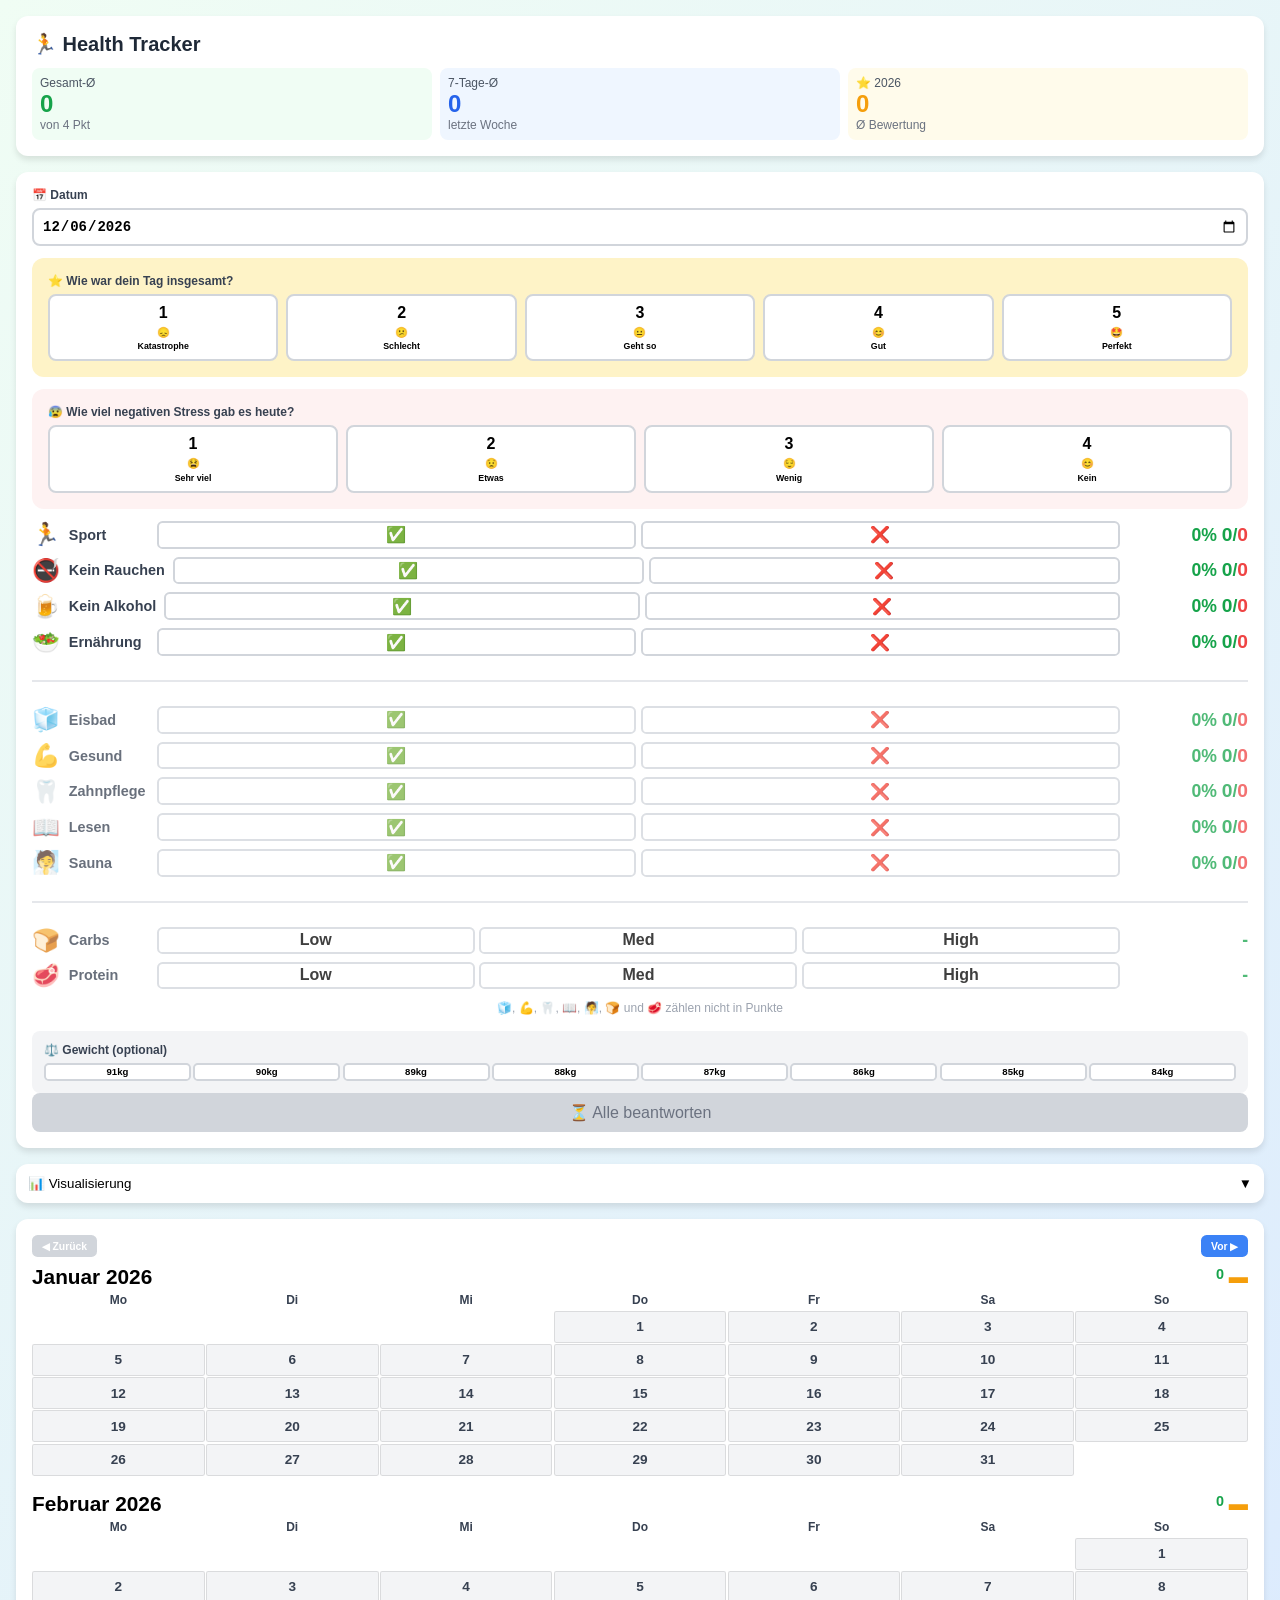
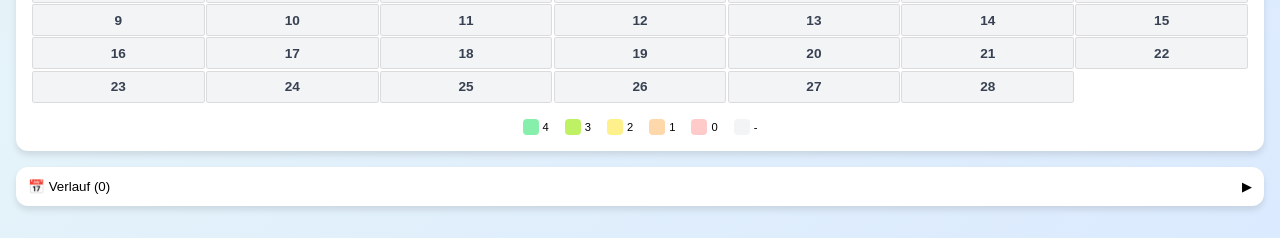
==== index.html @ 920d656e "Add event listeners for time popup buttons" ====
<!DOCTYPE html>
<html lang="de">
<head>
    <meta charset="UTF-8">
    <meta name="viewport" content="width=device-width, initial-scale=1.0">
    <meta name="apple-mobile-web-app-capable" content="yes">
    <title>Health Tracker</title>
    <style>
        * { margin: 0; padding: 0; box-sizing: border-box; }
        body { font-family: -apple-system, sans-serif; background: linear-gradient(135deg, #f0fdf4 0%, #dbeafe 100%); min-height: 100vh; padding: 1rem; }
        .card { background: white; border-radius: 0.75rem; box-shadow: 0 4px 6px rgba(0,0,0,0.1); padding: 1rem; margin-bottom: 1rem; }
        .header { display: flex; justify-content: space-between; align-items: center; margin-bottom: 0.75rem; }
        .title { font-size: 1.25rem; font-weight: bold; color: #1f2937; }
        .stats { display: grid; grid-template-columns: 1fr 1fr 1fr; gap: 0.5rem; }
        .stat-box { padding: 0.5rem; border-radius: 0.5rem; }
        .stat-box.green { background: #f0fdf4; }
        .stat-box.blue { background: #eff6ff; }
        .stat-box.orange { background: #fffbeb; }
        .stat-label { font-size: 0.75rem; color: #4b5563; }
        .stat-value { font-size: 1.5rem; font-weight: bold; }
        .stat-value.green { color: #16a34a; }
        .stat-value.blue { color: #2563eb; }
        .stat-value.orange { color: #f59e0b; }
        .stat-sub { font-size: 0.75rem; color: #6b7280; }
        .btn-green { background: #22c55e; color: white; width: 100%; padding: 0.625rem; font-size: 1rem; border: none; border-radius: 0.5rem; cursor: pointer; font-weight: 600; }
        .btn-gray { background: #d1d5db; color: #6b7280; width: 100%; padding: 0.625rem; font-size: 1rem; border: none; border-radius: 0.5rem; cursor: not-allowed; }
        .btn-toggle { background: white; width: 100%; padding: 0.75rem; border-radius: 0.75rem; box-shadow: 0 4px 6px rgba(0,0,0,0.1); display: flex; justify-content: space-between; cursor: pointer; border: none; margin-bottom: 1rem; }
        .label { display: block; font-size: 0.75rem; font-weight: 600; margin-bottom: 0.375rem; color: #374151; }
        .input-date { width: 100%; padding: 0.5rem; border: 2px solid #d1d5db; border-radius: 0.5rem; font-size: 0.875rem; font-weight: 600; }
        .questions { display: flex; flex-direction: column; gap: 0.5rem; }
        .question-row { display: flex; align-items: center; gap: 0.5rem; }
        .question-row.faded { opacity: 0.75; }
        .emoji { font-size: 1.4rem; width: 1.8rem; text-align: center; flex-shrink: 0; }
        .question-label { font-size: 0.9rem; color: #374151; font-weight: 600; min-width: 5rem; flex-shrink: 0; }
        .buttons { display: flex; flex: 1; gap: 0.3rem; }
        .q-btn { flex: 1; border: 2px solid #d1d5db; border-radius: 0.35rem; padding: 0.15rem 0.2rem; font-weight: 700; background: white; cursor: pointer; font-size: 1rem; }
        .q-btn.green { border-color: #22c55e; background: #f0fdf4; color: #15803d; }
        .q-btn.red { border-color: #ef4444; background: #fef2f2; color: #991b1b; }
        .q-btn.low { border-color: #10b981; background: #d1fae5; color: #065f46; }
        .q-btn.medium { border-color: #f59e0b; background: #fef3c7; color: #92400e; }
        .q-btn.high { border-color: #ef4444; background: #fef2f2; color: #991b1b; }
        .q-btn.prot-low { border-color: #ef4444; background: #fef2f2; color: #991b1b; }
        .q-btn.prot-med { border-color: #f59e0b; background: #fef3c7; color: #92400e; }
        .q-btn.prot-high { border-color: #22c55e; background: #f0fdf4; color: #15803d; }
        .stats-mini { font-size: 1.1rem; white-space: nowrap; min-width: 7.5rem; text-align: right; flex-shrink: 0; font-weight: 800; color: #16a34a; }
        .stats-count .good { color: #16a34a; font-weight: 900; font-size: 1.2rem; }
        .stats-count .bad { color: #ef4444; font-weight: 900; font-size: 1.2rem; }
        .sport-details { margin-left: 2.3rem; margin-top: 0.5rem; padding: 0.5rem; background: #f9fafb; border-radius: 0.5rem; }
        .sport-activity { display: flex; align-items: center; gap: 0.5rem; margin-bottom: 0.4rem; padding: 0.3rem; background: white; border-radius: 0.35rem; border: 2px solid #e5e7eb; }
        .sport-checkbox { width: 1.2rem; height: 1.2rem; cursor: pointer; }
        .sport-label { flex: 1; font-weight: 600; font-size: 0.85rem; }
        .sport-time-input { width: 4rem; text-align: center; font-size: 1.1rem; font-weight: 700; padding: 0.3rem; border: 2px solid #d1d5db; border-radius: 0.35rem; cursor: pointer; background: white; }
        .sport-time-input:disabled { background: #f3f4f6; color: #9ca3af; cursor: not-allowed; }
        .sport-time-unit { font-size: 0.75rem; color: #6b7280; font-weight: 600; }
        .rating-box { margin: 0.75rem 0; padding: 1rem; border-radius: 0.75rem; }
        .rating-grid { display: grid; grid-template-columns: repeat(5, 1fr); gap: 0.5rem; }
        .stress-grid { display: grid; grid-template-columns: repeat(4, 1fr); gap: 0.5rem; }
        .rating-cell { border: 2px solid #d1d5db; border-radius: 0.5rem; padding: 0.5rem 0.25rem; background: white; cursor: pointer; text-align: center; font-weight: 600; }
        .rating-cell:hover { border-color: #9ca3af; }
        .rating-num { font-size: 1rem; margin-bottom: 0.25rem; }
        .rating-emoji { font-size: 0.65rem; margin-bottom: 0.15rem; }
        .rating-text { font-size: 0.55rem; }
        .r1 { border-color: #ef4444; background: #fef2f2; color: #991b1b; }
        .r2 { border-color: #f59e0b; background: #fef3c7; color: #92400e; }
        .r3 { border-color: #eab308; background: #fef9c3; color: #854d0e; }
        .r4 { border-color: #84cc16; background: #f7fee7; color: #3f6212; }
        .r5 { border-color: #22c55e; background: #dcfce7; color: #166534; }
        .divider { border-top: 2px solid #e5e7eb; margin: 1rem 0; }
        .hint { text-align: center; margin-top: 0.25rem; font-size: 0.75rem; color: #9ca3af; }
        .weight-grid { display: grid; grid-template-columns: repeat(8, 1fr); gap: 0.15rem; margin-top: 0.3rem; }
        .weight-btn { border: 2px solid #d1d5db; border-radius: 0.3rem; padding: 0.1rem 0.05rem; font-weight: 600; background: white; cursor: pointer; font-size: 0.6rem; }
        .weight-btn.selected { border-color: #8b5cf6; background: #ede9fe; color: #5b21b6; }
        .viz-grid { display: grid; grid-template-columns: repeat(7, 1fr); gap: 0.08rem; margin-bottom: 0.5rem; }
        .viz-day { height: 2rem; border-radius: 0.15rem; display: flex; flex-direction: column; align-items: center; justify-content: center; font-weight: 700; cursor: pointer; border: 1px solid rgba(0,0,0,0.1); }
        .viz-day-number { font-size: 0.85rem; }
        .viz-day-emoji { font-size: 1rem; }
        .viz-weekdays { display: grid; grid-template-columns: repeat(7, 1fr); gap: 0.08rem; margin-bottom: 0.2rem; }
        .viz-weekday { text-align: center; font-size: 0.75rem; font-weight: 800; color: #374151; }
        .viz-month-nav { display: flex; justify-content: space-between; margin-bottom: 0.5rem; }
        .viz-month-title { display: flex; justify-content: space-between; align-items: center; margin-bottom: 0.3rem; }
        .viz-month-title-main { font-size: 1.3rem; font-weight: 800; }
        .viz-month-stats { font-size: 0.9rem; font-weight: 700; display: flex; gap: 0.3rem; }
        .viz-month-container { margin-bottom: 1rem; }
        .viz-nav-btn { background: #3b82f6; color: white; border: none; border-radius: 0.35rem; padding: 0.3rem 0.6rem; font-weight: 600; cursor: pointer; font-size: 0.65rem; }
        .viz-nav-btn:disabled { background: #d1d5db; cursor: not-allowed; }
        .viz-legend { display: flex; justify-content: center; gap: 1rem; font-size: 0.7rem; }
        .viz-legend-item { display: flex; align-items: center; gap: 0.25rem; }
        .viz-legend-box { width: 1rem; height: 1rem; border-radius: 0.25rem; }
        .modal-overlay { position: fixed; top: 0; left: 0; right: 0; bottom: 0; background: rgba(0,0,0,0.5); display: flex; align-items: center; justify-content: center; z-index: 1000; }
        .modal-content { background: white; border-radius: 1rem; padding: 1.5rem; max-width: 90%; max-height: 80vh; overflow-y: auto; }
        .modal-header { display: flex; justify-content: space-between; margin-bottom: 1rem; padding-bottom: 0.75rem; border-bottom: 2px solid #e5e7eb; }
        .modal-title { font-size: 1.1rem; font-weight: bold; }
        .modal-close { background: #ef4444; color: white; border: none; border-radius: 0.5rem; padding: 0.4rem 0.8rem; font-weight: 600; cursor: pointer; }
        .modal-section { margin-bottom: 1rem; }
        .modal-section-title { font-size: 0.85rem; font-weight: 700; margin-bottom: 0.5rem; }
        .modal-items { display: flex; flex-wrap: wrap; gap: 0.5rem; }
        .modal-item { font-size: 0.8rem; }
        .time-popup-overlay { position: fixed; top: 0; left: 0; right: 0; bottom: 0; background: rgba(0,0,0,0.7); display: flex; align-items: center; justify-content: center; z-index: 2000; }
        .time-popup { background: white; border-radius: 1.5rem; padding: 1.5rem; width: 90%; max-width: 400px; box-shadow: 0 10px 25px rgba(0,0,0,0.3); }
        .time-popup-header { text-align: center; margin-bottom: 1.5rem; }
        .time-popup-title { font-size: 1.2rem; font-weight: bold; color: #1f2937; margin-bottom: 0.5rem; }
        .time-popup-display { font-size: 4rem; font-weight: 900; color: #16a34a; text-align: center; margin-bottom: 1rem; }
        .time-popup-grid { display: grid; grid-template-columns: repeat(3, 1fr); gap: 0.5rem; margin-bottom: 1rem; }
        .time-popup-btn { background: #f3f4f6; border: 2px solid #d1d5db; border-radius: 0.75rem; padding: 1rem; font-size: 1.8rem; font-weight: 700; cursor: pointer; transition: all 0.2s; }
        .time-popup-btn:active { transform: scale(0.95); background: #e5e7eb; }
        .time-popup-actions { display: grid; grid-template-columns: 1fr 1fr; gap: 0.5rem; }
        .time-popup-clear { background: #ef4444; color: white; border: none; border-radius: 0.5rem; padding: 0.75rem; font-size: 1rem; font-weight: 600; cursor: pointer; }
        .time-popup-save { background: #22c55e; color: white; border: none; border-radius: 0.5rem; padding: 0.75rem; font-size: 1rem; font-weight: 600; cursor: pointer; }
    </style>
</head>
<body>
    <div id="app"></div>
    <script>
        let appState = {
            entries: (() => {
                try {
                    return JSON.parse(localStorage.getItem('healthEntries') || '[]');
                } catch (e) {
                    console.error('Fehler beim Laden der Daten:', e);
                    return [];
                }
            })(),
            selectedDate: new Date().toISOString().split('T')[0],
            formData: { 
                dayRating: null, 
                stress: null, 
                sport: null, 
                sportActivities: {}, // Format: {type: minutes}
                smoking: null, 
                alcohol: null, 
                food: null, 
                iceBath: null, 
                healthy: null, 
                floss: null, 
                reading: null, 
                carbs: null, 
                protein: null, 
                sauna: null, 
                weight: null 
            },
            showHistory: false, 
            showViz: true, 
            vizMonth: 0, 
            vizYear: 2026, 
            modalEntry: null,
            timePopup: null
        };

        const SPORT_TYPES = ['Rudern', 'Laufen', 'Kraftsport', 'Dehnen', 'Wandern', 'Schwimmen'];

        function setRating(v) { appState.formData.dayRating = v; renderApp(); }
        function setStress(v) { appState.formData.stress = v; renderApp(); }
        function setSport(v) { 
            appState.formData.sport = v; 
            if (!v) appState.formData.sportActivities = {}; 
            renderApp(); 
        }
        function setFormField(f, v) { appState.formData[f] = v; renderApp(); }
        function setDate(d) { appState.selectedDate = d; loadEntryForDate(); renderApp(); }

        function toggleSportType(type) {
            if (appState.formData.sportActivities[type] !== undefined) {
                delete appState.formData.sportActivities[type];
            } else {
                appState.formData.sportActivities[type] = 0;
            }
            renderApp();
        }

        function openTimePopup(type) {
            appState.timePopup = {
                type: type,
                value: (appState.formData.sportActivities[type] || 0).toString()
            };
            renderApp();
        }

        function closeTimePopup() {
            appState.timePopup = null;
            renderApp();
        }

        function addDigitToTime(digit) {
            if (!appState.timePopup) return;
            let newValue = appState.timePopup.value + digit;
            if (parseInt(newValue) <= 999) {
                appState.timePopup.value = parseInt(newValue).toString();
                renderApp();
            }
        }

        function clearTime() {
            if (!appState.timePopup) return;
            appState.timePopup.value = '0';
            renderApp();
        }

        function saveTime() {
            if (!appState.timePopup) return;
            const type = appState.timePopup.type;
            const value = parseInt(appState.timePopup.value) || 0;
            if (value > 0) {
                appState.formData.sportActivities[type] = value;
            } else {
                delete appState.formData.sportActivities[type];
            }
            closeTimePopup();
        }

        function loadEntryForDate() {
            const e = appState.entries.find(e => e.date === appState.selectedDate);
            if (e) {
                let sportActs = {};
                
                // Neue Format (sportActivities als Object)
                if (e.sportActivities && typeof e.sportActivities === 'object' && !Array.isArray(e.sportActivities)) {
                    sportActs = {...e.sportActivities};
                }
                // Alte Formate konvertieren
                else if (e.sportActivities && Array.isArray(e.sportActivities)) {
                    e.sportActivities.forEach(act => {
                        if (act.type && act.duration) {
                            const minutes = parseDuration(act.duration);
                            if (minutes > 0) sportActs[act.type] = minutes;
                        }
                    });
                }
                else if (e.sportTypes && Array.isArray(e.sportTypes)) {
                    const minutes = parseDuration(e.sportDuration || '30min');
                    e.sportTypes.forEach(type => {
                        sportActs[type] = minutes;
                    });
                }
                
                appState.formData = { 
                    dayRating: e.dayRating||null, 
                    stress: e.stress||null, 
                    sport: e.sport, 
                    sportActivities: sportActs, 
                    smoking: !e.noSmoking, 
                    alcohol: !e.noAlcohol, 
                    food: e.healthyFood, 
                    iceBath: e.iceBath, 
                    healthy: e.healthy, 
                    floss: e.floss||null, 
                    reading: e.reading||null, 
                    carbs: e.carbs||null, 
                    protein: e.protein||null, 
                    sauna: e.sauna||null, 
                    weight: e.weight||null 
                };
            } else {
                appState.formData = { 
                    dayRating: null, 
                    stress: null, 
                    sport: null, 
                    sportActivities: {}, 
                    smoking: null, 
                    alcohol: null, 
                    food: null, 
                    iceBath: null, 
                    healthy: null, 
                    floss: null, 
                    reading: null, 
                    carbs: null, 
                    protein: null, 
                    sauna: null, 
                    weight: null 
                };
            }
        }

        function parseDuration(dur) {
            if (!dur) return 30;
            const match = dur.match(/(\d+)/);
            if (!match) return 30;
            const num = parseInt(match[1]);
            if (dur.includes('h')) return num * 60;
            return num;
        }

        function isFormComplete() {
            const sportValid = appState.formData.sport === false || 
                              (appState.formData.sport === true && 
                               Object.keys(appState.formData.sportActivities).length > 0 &&
                               Object.values(appState.formData.sportActivities).every(m => m > 0));
            
            return appState.formData.dayRating !== null && 
                   appState.formData.stress !== null && 
                   sportValid && 
                   appState.formData.smoking !== null && 
                   appState.formData.alcohol !== null && 
                   appState.formData.food !== null && 
                   appState.formData.iceBath !== null && 
                   appState.formData.healthy !== null && 
                   appState.formData.floss !== null && 
                   appState.formData.reading !== null && 
                   appState.formData.carbs !== null && 
                   appState.formData.protein !== null && 
                   appState.formData.sauna !== null;
        }

        function handleSubmit() {
            if (!isFormComplete()) return;
            const dt = appState.selectedDate;
            const pts = (appState.formData.sport?1:0) + (!appState.formData.smoking?1:0) + (!appState.formData.alcohol?1:0) + (appState.formData.food?1:0);
            const entry = {
                date: dt, 
                dayRating: appState.formData.dayRating, 
                stress: appState.formData.stress, 
                sport: appState.formData.sport,
                sportActivities: appState.formData.sport ? {...appState.formData.sportActivities} : {},
                noSmoking: !appState.formData.smoking, 
                noAlcohol: !appState.formData.alcohol, 
                healthyFood: appState.formData.food,
                iceBath: appState.formData.iceBath, 
                healthy: appState.formData.healthy, 
                floss: appState.formData.floss, 
                reading: appState.formData.reading,
                carbs: appState.formData.carbs, 
                protein: appState.formData.protein, 
                sauna: appState.formData.sauna, 
                weight: appState.formData.weight,
                points: pts, 
                timestamp: new Date().toISOString()
            };
            appState.entries = appState.entries.filter(e => e.date !== dt);
            appState.entries.push(entry);
            appState.entries.sort((a,b) => new Date(b.date) - new Date(a.date));
            try {
                localStorage.setItem('healthEntries', JSON.stringify(appState.entries));
            } catch (e) {
                console.error('Fehler beim Speichern:', e);
                alert('Fehler beim Speichern der Daten. Bitte Browser-Einstellungen prüfen.');
            }
            appState.selectedDate = new Date().toISOString().split('T')[0];
            appState.formData = { 
                dayRating: null, 
                stress: null, 
                sport: null, 
                sportActivities: {}, 
                smoking: null, 
                alcohol: null, 
                food: null, 
                iceBath: null, 
                healthy: null, 
                floss: null, 
                reading: null, 
                carbs: null, 
                protein: null, 
                sauna: null, 
                weight: null 
            };
            renderApp();
        }

        function exportData() {
            const csv = ['Datum,Tagesbewertung,Stress,Sport,Sportaktivitäten,Nicht geraucht,Kein Alkohol,Gesund gegessen,Eisbad,Gesund,Zahnpflege,Gelesen,Sauna,Carbs,Protein,Gewicht,Punkte,Zeitstempel',
                ...appState.entries.map(e => {
                    let sp = '';
                    if (e.sportActivities) {
                        if (typeof e.sportActivities === 'object' && !Array.isArray(e.sportActivities)) {
                            // Neues Format
                            sp = Object.entries(e.sportActivities).map(([type, min]) => `${type}: ${min}min`).join('; ');
                        } else if (Array.isArray(e.sportActivities)) {
                            // Altes Array-Format
                            sp = e.sportActivities.map(a => `${a.type}: ${a.duration}`).join('; ');
                        }
                    } else if (e.sportTypes && Array.isArray(e.sportTypes)) {
                        // Ganz altes Format
                        sp = `${e.sportTypes.join(', ')} (${e.sportDuration || 'Gesamt'})`;
                    }
                    return `${e.date},${e.dayRating||''},${e.stress||''},${e.sport?'Ja':'Nein'},"${sp}",${e.noSmoking?'Ja':'Nein'},${e.noAlcohol?'Ja':'Nein'},${e.healthyFood?'Ja':'Nein'},${e.iceBath?'Ja':'Nein'},${e.healthy?'Ja':'Nein'},${e.floss?'Ja':'Nein'},${e.reading?'Ja':'Nein'},${e.sauna?'Ja':'Nein'},${e.carbs||''},${e.protein||''},${e.weight||''},${e.points},${e.timestamp||''}`;
                })
            ].join('\n');
            const a = document.createElement('a');
            a.href = URL.createObjectURL(new Blob([csv], {type: 'text/csv'}));
            a.download = `health_${new Date().toISOString().split('T')[0]}.csv`;
            a.click();
        }

        function toggleHistory() { appState.showHistory = !appState.showHistory; renderApp(); }
        function toggleViz() { appState.showViz = !appState.showViz; renderApp(); }
        function changeVizMonth(d) { appState.vizMonth += d; if (appState.vizMonth < 0) { appState.vizMonth = 11; appState.vizYear--; } else if (appState.vizMonth > 11) { appState.vizMonth = 0; appState.vizYear++; } renderApp(); }
        function showDayModal(d) { const e = appState.entries.find(e => e.date === d); if (!e) return; appState.modalEntry = e; renderApp(); }
        function closeModal() { appState.modalEntry = null; const m = document.querySelector('.modal-overlay'); if (m) m.remove(); renderApp(); }
        function editEntry(d) { appState.selectedDate = d; loadEntryForDate(); window.scrollTo({top:0,behavior:'smooth'}); renderApp(); }

        function formatSportActivities(sportActs) {
            if (!sportActs) return '';
            if (typeof sportActs === 'object' && !Array.isArray(sportActs)) {
                return Object.entries(sportActs).map(([type, min]) => `${type} ${min}min`).join(', ');
            }
            if (Array.isArray(sportActs)) {
                return sportActs.map(a => `${a.type} ${a.duration}`).join(', ');
            }
            return '';
        }

        function renderApp() {
            try {
                appState.entries = JSON.parse(localStorage.getItem('healthEntries') || '[]');
            } catch (e) {
                console.error('Fehler beim Laden:', e);
                appState.entries = [];
            }
            const yr = new Date().getFullYear();
            const ye = appState.entries.filter(e => new Date(e.date).getFullYear() === yr);
            const stats = {
                total: appState.entries.length > 0 ? (appState.entries.reduce((s,e) => s + e.points, 0) / appState.entries.length).toFixed(1) : 0,
                week: (() => { const l = appState.entries.slice(0,7); return l.length > 0 ? (l.reduce((s,e) => s + e.points, 0) / l.length).toFixed(1) : 0; })(),
                yearRating: (() => { const y = ye.filter(e => e.dayRating); return y.length > 0 ? (y.reduce((s,e) => s + e.dayRating, 0) / y.length).toFixed(1) : 0; })()
            };

            const getYS = (f) => { const y = ye.filter(e => e[f] === true).length; const n = ye.filter(e => e[f] === false).length; return {yes: y, no: n, percent: ye.length > 0 ? ((y/ye.length)*100).toFixed(0) : 0}; };
            const ys = {sport: getYS('sport'), noSmoking: getYS('noSmoking'), noAlcohol: getYS('noAlcohol'), healthyFood: getYS('healthyFood'), iceBath: getYS('iceBath'), healthy: getYS('healthy'), floss: getYS('floss'), reading: getYS('reading'), sauna: getYS('sauna')};

            const getMonthDays = (o) => {
                let m = appState.vizMonth + o, y = appState.vizYear;
                if (m < 0) { m = 11; y--; } else if (m > 11) { m = 0; y++; }
                const days = [];
                const offset = new Date(y, m, 1).getDay() === 0 ? 6 : new Date(y, m, 1).getDay() - 1;
                for (let i = 0; i < offset; i++) days.push({empty:true});
                for (let d = 1; d <= new Date(y, m + 1, 0).getDate(); d++) {
                    const ds = `${y}-${String(m+1).padStart(2,'0')}-${String(d).padStart(2,'0')}`;
                    const e = appState.entries.find(e => e.date === ds);
                    days.push({date: ds, day: d, entry: e, points: e?.points, rating: e?.dayRating});
                }
                return {days, month: m, year: y};
            };

            const mn = ['Januar','Februar','März','April','Mai','Juni','Juli','August','September','Oktober','November','Dezember'];
            const getRE = (r) => ['','😞','😕','😐','😊','🤩'][r]||'';
            const getSE = (s) => ['','😫','😟','😌','😊'][s]||'';
            const getDC = (p) => p === null ? '#f3f4f6' : ['#fecaca','#fed7aa','#fef08a','#bef264','#86efac'][p]||'#f3f4f6';
            const getMS = (md) => { const e = md.days.filter(d=>d.entry).map(d=>d.entry); if (!e.length) return {avg:0,trend:'neutral'}; const avg = (e.reduce((s,e)=>s+e.points,0)/e.length).toFixed(1); const mid = Math.floor(e.length/2); if (!mid) return {avg,trend:'neutral'}; const a1 = e.slice(0,mid).reduce((s,e)=>s+e.points,0)/mid; const a2 = e.slice(mid).reduce((s,e)=>s+e.points,0)/(e.length-mid); const d = a2-a1; return {avg, trend: d>0.3?'up':d<-0.3?'down':'neutral'}; };
            const getTI = (t) => t==='up'?'▲':t==='down'?'▼':'▬';
            const getTC = (t) => t==='up'?'#22c55e':t==='down'?'#ef4444':'#f59e0b';

            document.getElementById('app').innerHTML = `
                <div class="card">
                    <div class="header"><div class="title">🏃 Health Tracker</div></div>
                    <div class="stats">
                        <div class="stat-box green"><div class="stat-label">Gesamt-Ø</div><div class="stat-value green">${stats.total}</div><div class="stat-sub">von 4 Pkt</div></div>
                        <div class="stat-box blue"><div class="stat-label">7-Tage-Ø</div><div class="stat-value blue">${stats.week}</div><div class="stat-sub">letzte Woche</div></div>
                        <div class="stat-box orange"><div class="stat-label">⭐ 2026</div><div class="stat-value orange">${stats.yearRating}</div><div class="stat-sub">Ø Bewertung</div></div>
                    </div>
                </div>

                <div class="card">
                    <label class="label">📅 Datum</label>
                    <input type="date" class="input-date" value="${appState.selectedDate}" onchange="setDate(this.value)" max="${new Date().toISOString().split('T')[0]}">
                    
                    <div class="rating-box" style="background:#fef3c7">
                        <label class="label">⭐ Wie war dein Tag insgesamt?</label>
                        <div class="rating-grid">${[1,2,3,4,5].map(r => `<div onclick="setRating(${r})" class="rating-cell ${appState.formData.dayRating===r?'r'+r:''}"><div class="rating-num">${r}</div><div class="rating-emoji">${getRE(r)}</div><div class="rating-text">${['','Katastrophe','Schlecht','Geht so','Gut','Perfekt'][r]}</div></div>`).join('')}</div>
                    </div>

                    <div class="rating-box" style="background:#fef2f2">
                        <label class="label">😰 Wie viel negativen Stress gab es heute?</label>
                        <div class="stress-grid">${[1,2,3,4].map(s => `<div onclick="setStress(${s})" class="rating-cell ${appState.formData.stress===s?'r'+[1,2,4,5][s-1]:''}"><div class="rating-num">${s}</div><div class="rating-emoji">${getSE(s)}</div><div class="rating-text">${['','Sehr viel','Etwas','Wenig','Kein'][s]}</div></div>`).join('')}</div>
                    </div>

                    <div class="questions">
                        <div class="question-row"><div class="emoji">🏃</div><div class="question-label">Sport</div><div class="buttons"><button onclick="setSport(true)" class="q-btn ${appState.formData.sport===true?'green':''}">✅</button><button onclick="setSport(false)" class="q-btn ${appState.formData.sport===false?'red':''}">❌</button></div><div class="stats-mini">${ys.sport.percent}% <span class="stats-count"><span class="good">${ys.sport.yes}</span>/<span class="bad">${ys.sport.no}</span></span></div></div>
                        ${appState.formData.sport === true ? `<div class="sport-details">${SPORT_TYPES.map(type => {
                            const isChecked = appState.formData.sportActivities[type] !== undefined;
                            const minutes = appState.formData.sportActivities[type] || 0;
                            return `<div class="sport-activity">
                                <input type="checkbox" class="sport-checkbox" ${isChecked?'checked':''} onchange="toggleSportType('${type}')">
                                <span class="sport-label">${type}</span>
                                <input type="text" class="sport-time-input" value="${minutes}" ${!isChecked?'disabled':''} onclick="${isChecked?`openTimePopup('${type}')`:''}" readonly>
                                <span class="sport-time-unit">min</span>
                            </div>`;
                        }).join('')}</div>` : ''}
                        <div class="question-row"><div class="emoji">🚭</div><div class="question-label">Kein Rauchen</div><div class="buttons"><button onclick="setFormField('smoking',false)" class="q-btn ${appState.formData.smoking===false?'green':''}">✅</button><button onclick="setFormField('smoking',true)" class="q-btn ${appState.formData.smoking===true?'red':''}">❌</button></div><div class="stats-mini">${ys.noSmoking.percent}% <span class="stats-count"><span class="good">${ys.noSmoking.yes}</span>/<span class="bad">${ys.noSmoking.no}</span></span></div></div>
                        <div class="question-row"><div class="emoji">🍺</div><div class="question-label">Kein Alkohol</div><div class="buttons"><button onclick="setFormField('alcohol',false)" class="q-btn ${appState.formData.alcohol===false?'green':''}">✅</button><button onclick="setFormField('alcohol',true)" class="q-btn ${appState.formData.alcohol===true?'red':''}">❌</button></div><div class="stats-mini">${ys.noAlcohol.percent}% <span class="stats-count"><span class="good">${ys.noAlcohol.yes}</span>/<span class="bad">${ys.noAlcohol.no}</span></span></div></div>
                        <div class="question-row"><div class="emoji">🥗</div><div class="question-label">Ernährung</div><div class="buttons"><button onclick="setFormField('food',true)" class="q-btn ${appState.formData.food===true?'green':''}">✅</button><button onclick="setFormField('food',false)" class="q-btn ${appState.formData.food===false?'red':''}">❌</button></div><div class="stats-mini">${ys.healthyFood.percent}% <span class="stats-count"><span class="good">${ys.healthyFood.yes}</span>/<span class="bad">${ys.healthyFood.no}</span></span></div></div>
                        
                        <div class="divider"></div>
                        
                        <div class="question-row faded"><div class="emoji">🧊</div><div class="question-label">Eisbad</div><div class="buttons"><button onclick="setFormField('iceBath',true)" class="q-btn ${appState.formData.iceBath===true?'green':''}">✅</button><button onclick="setFormField('iceBath',false)" class="q-btn ${appState.formData.iceBath===false?'red':''}">❌</button></div><div class="stats-mini">${ys.iceBath.percent}% <span class="stats-count"><span class="good">${ys.iceBath.yes}</span>/<span class="bad">${ys.iceBath.no}</span></span></div></div>
                        <div class="question-row faded"><div class="emoji">💪</div><div class="question-label">Gesund</div><div class="buttons"><button onclick="setFormField('healthy',true)" class="q-btn ${appState.formData.healthy===true?'green':''}">✅</button><button onclick="setFormField('healthy',false)" class="q-btn ${appState.formData.healthy===false?'red':''}">❌</button></div><div class="stats-mini">${ys.healthy.percent}% <span class="stats-count"><span class="good">${ys.healthy.yes}</span>/<span class="bad">${ys.healthy.no}</span></span></div></div>
                        <div class="question-row faded"><div class="emoji">🦷</div><div class="question-label">Zahnpflege</div><div class="buttons"><button onclick="setFormField('floss',true)" class="q-btn ${appState.formData.floss===true?'green':''}">✅</button><button onclick="setFormField('floss',false)" class="q-btn ${appState.formData.floss===false?'red':''}">❌</button></div><div class="stats-mini">${ys.floss.percent}% <span class="stats-count"><span class="good">${ys.floss.yes}</span>/<span class="bad">${ys.floss.no}</span></span></div></div>
                        <div class="question-row faded"><div class="emoji">📖</div><div class="question-label">Lesen</div><div class="buttons"><button onclick="setFormField('reading',true)" class="q-btn ${appState.formData.reading===true?'green':''}">✅</button><button onclick="setFormField('reading',false)" class="q-btn ${appState.formData.reading===false?'red':''}">❌</button></div><div class="stats-mini">${ys.reading.percent}% <span class="stats-count"><span class="good">${ys.reading.yes}</span>/<span class="bad">${ys.reading.no}</span></span></div></div>
                        <div class="question-row faded"><div class="emoji">🧖</div><div class="question-label">Sauna</div><div class="buttons"><button onclick="setFormField('sauna',true)" class="q-btn ${appState.formData.sauna===true?'green':''}">✅</button><button onclick="setFormField('sauna',false)" class="q-btn ${appState.formData.sauna===false?'red':''}">❌</button></div><div class="stats-mini">${ys.sauna.percent}% <span class="stats-count"><span class="good">${ys.sauna.yes}</span>/<span class="bad">${ys.sauna.no}</span></span></div></div>
                        
                        <div class="divider"></div>
                        
                        <div class="question-row faded"><div class="emoji">🍞</div><div class="question-label">Carbs</div><div class="buttons"><button onclick="setFormField('carbs','low')" class="q-btn ${appState.formData.carbs==='low'?'low':''}">Low</button><button onclick="setFormField('carbs','medium')" class="q-btn ${appState.formData.carbs==='medium'?'medium':''}">Med</button><button onclick="setFormField('carbs','high')" class="q-btn ${appState.formData.carbs==='high'?'high':''}">High</button></div><div class="stats-mini">-</div></div>
                        <div class="question-row faded"><div class="emoji">🥩</div><div class="question-label">Protein</div><div class="buttons"><button onclick="setFormField('protein','low')" class="q-btn ${appState.formData.protein==='low'?'prot-low':''}">Low</button><button onclick="setFormField('protein','medium')" class="q-btn ${appState.formData.protein==='medium'?'prot-med':''}">Med</button><button onclick="setFormField('protein','high')" class="q-btn ${appState.formData.protein==='high'?'prot-high':''}">High</button></div><div class="stats-mini">-</div></div>
                        
                        <div class="hint">🧊, 💪, 🦷, 📖, 🧖, 🍞 und 🥩 zählen nicht in Punkte</div>
                    </div>

                    <div style="margin-top:1rem;padding:0.75rem;background:#f3f4f6;border-radius:0.5rem">
                        <label class="label">⚖️ Gewicht (optional)</label>
                        <div class="weight-grid">${[91,90,89,88,87,86,85,84].map(w => `<button onclick="setFormField('weight',${w})" class="weight-btn ${appState.formData.weight===w?'selected':''}">${w}kg</button>`).join('')}</div>
                    </div>

                    <button onclick="handleSubmit()" ${isFormComplete()?'':'disabled'} class="${isFormComplete()?'btn-green':'btn-gray'}">${isFormComplete()?'✅ Eintragen':'⏳ Alle beantworten'}</button>
                </div>

                <button onclick="toggleViz()" class="btn-toggle"><div>📊 Visualisierung</div><span>${appState.showViz?'▼':'▶'}</span></button>
                ${appState.showViz ? `<div class="card"><div class="viz-month-nav"><button onclick="changeVizMonth(-1)" class="viz-nav-btn" ${appState.vizYear===2026&&appState.vizMonth===0?'disabled':''}>◀ Zurück</button><div></div><button onclick="changeVizMonth(1)" class="viz-nav-btn" ${appState.vizYear===new Date().getFullYear()&&appState.vizMonth===new Date().getMonth()?'disabled':''}>Vor ▶</button></div>${[-1,0,1].map(o => { const md = getMonthDays(o); if (md.year < 2026) return ''; const st = getMS(md); return `<div class="viz-month-container"><div class="viz-month-title"><div class="viz-month-title-main">${mn[md.month]} ${md.year}</div><div class="viz-month-stats"><span style="color:#16a34a">${st.avg}</span><span style="color:${getTC(st.trend)};font-size:1.2rem">${getTI(st.trend)}</span></div></div><div class="viz-weekdays">${['Mo','Di','Mi','Do','Fr','Sa','So'].map(d => `<div class="viz-weekday">${d}</div>`).join('')}</div><div class="viz-grid">${md.days.map(d => d.empty ? '<div></div>' : `<div class="viz-day" style="background:${getDC(d.points)};color:#374151" onclick="showDayModal('${d.date}')"><div class="viz-day-number">${d.day}</div>${d.rating?`<div class="viz-day-emoji">${getRE(d.rating)}</div>`:''}</div>`).join('')}</div></div>`; }).join('')}<div class="viz-legend">${[{c:'#86efac',t:'4'},{c:'#bef264',t:'3'},{c:'#fef08a',t:'2'},{c:'#fed7aa',t:'1'},{c:'#fecaca',t:'0'},{c:'#f3f4f6',t:'-'}].map(l => `<div class="viz-legend-item"><div class="viz-legend-box" style="background:${l.c}"></div><span>${l.t}</span></div>`).join('')}</div></div>` : ''}

                <button onclick="toggleHistory()" class="btn-toggle"><div>📅 Verlauf (${appState.entries.length})</div><span>${appState.showHistory?'▼':'▶'}</span></button>
                ${appState.showHistory ? `<div class="card"><div style="display:flex;justify-content:space-between;margin-bottom:0.75rem"><h2 style="font-size:1rem;font-weight:bold">Alle Einträge</h2><button onclick="exportData()" style="color:#3b82f6;font-weight:600;background:none;border:none;cursor:pointer">Export</button></div>${appState.entries.map(e => {
                    const sportText = formatSportActivities(e.sportActivities) || (e.sportTypes ? e.sportTypes.join(', ') : '');
                    return `<div style="border:2px solid #f3f4f6;border-radius:0.5rem;padding:0.625rem;margin-bottom:0.5rem"><div style="display:flex;justify-content:space-between"><div style="font-weight:600;font-size:0.875rem">${new Date(e.date).toLocaleDateString('de-DE',{weekday:'short',day:'2-digit',month:'2-digit'})} ${e.dayRating?`⭐${e.dayRating}`:''} ${e.stress?`😰${e.stress}`:''}</div><div style="display:flex;gap:0.5rem;align-items:center"><div style="font-size:1.25rem;font-weight:bold;color:#16a34a">${e.points}</div><button onclick="editEntry('${e.date}')" style="color:#3b82f6;background:none;border:none;cursor:pointer">✏️</button></div></div><div style="display:flex;gap:0.5rem;font-size:0.75rem;margin-top:0.375rem">${e.sport?'🏃✅':'🏃❌'} ${e.noSmoking?'🚭✅':'🚭❌'} ${e.noAlcohol?'🍺✅':'🍺❌'} ${e.healthyFood?'🥗✅':'🥗❌'} ${e.iceBath?'🧊✅':'🧊❌'} ${e.healthy?'💪✅':'💪❌'} ${e.floss?'🦷✅':'🦷❌'} ${e.reading?'📖✅':'📖❌'} ${e.sauna?'🧖✅':'🧖❌'}</div>${sportText?`<div style="font-size:0.7rem;color:#6b7280;margin-top:0.25rem">🏃 ${sportText}</div>`:''}</div>`;
                }).join('')}</div>` : ''}
            `;

            if (appState.modalEntry) {
                const m = document.createElement('div');
                m.className = 'modal-overlay';
                const sportText = formatSportActivities(appState.modalEntry.sportActivities) || (appState.modalEntry.sportTypes ? `${appState.modalEntry.sportTypes.join(', ')} ${appState.modalEntry.sportDuration||''}` : '');
                m.innerHTML = `<div class="modal-content" onclick="event.stopPropagation()"><div class="modal-header"><div class="modal-title">${new Date(appState.modalEntry.date).toLocaleDateString('de-DE',{weekday:'long',day:'2-digit',month:'long',year:'numeric'})}</div><button class="modal-close" id="closeBtn">✕</button></div><div class="modal-section"><div class="modal-section-title">⭐ Tagesbewertung</div><div style="font-size:2rem">${getRE(appState.modalEntry.dayRating)} ${appState.modalEntry.dayRating||'?'}/5</div></div>${appState.modalEntry.stress?`<div class="modal-section"><div class="modal-section-title">😰 Stress</div><div style="font-size:2rem">${getSE(appState.modalEntry.stress)} ${appState.modalEntry.stress}/4</div></div>`:''}<div class="modal-section"><div class="modal-section-title">💪 Punktefragen (${appState.modalEntry.points}/4)</div><div class="modal-items"><div class="modal-item" style="color:${appState.modalEntry.sport?'#16a34a':'#ef4444'}">🏃 ${appState.modalEntry.sport?'✅':'❌'} Sport ${sportText?`<span style="color:#3b82f6;font-size:0.7rem">(${sportText})</span>`:''}</div><div class="modal-item" style="color:${appState.modalEntry.noSmoking?'#16a34a':'#ef4444'}">🚭 ${appState.modalEntry.noSmoking?'✅':'❌'}</div><div class="modal-item" style="color:${appState.modalEntry.noAlcohol?'#16a34a':'#ef4444'}">🍺 ${appState.modalEntry.noAlcohol?'✅':'❌'}</div><div class="modal-item" style="color:${appState.modalEntry.healthyFood?'#16a34a':'#ef4444'}">🥗 ${appState.modalEntry.healthyFood?'✅':'❌'}</div></div></div><div class="modal-section"><div class="modal-section-title">📋 Zusatz</div><div class="modal-items"><div class="modal-item">🧊 ${appState.modalEntry.iceBath?'✅':'❌'}</div><div class="modal-item">💪 ${appState.modalEntry.healthy?'Gesund':'Krank'}</div><div class="modal-item">🦷 ${appState.modalEntry.floss?'✅':'❌'}</div><div class="modal-item">📖 ${appState.modalEntry.reading?'✅':'❌'}</div><div class="modal-item">🧖 ${appState.modalEntry.sauna?'✅':'❌'}</div><div class="modal-item">🍞 ${appState.modalEntry.carbs||'?'}</div><div class="modal-item" style="color:${appState.modalEntry.protein==='low'?'#ef4444':appState.modalEntry.protein==='medium'?'#f59e0b':appState.modalEntry.protein==='high'?'#22c55e':'#9ca3af'}">🥩 ${appState.modalEntry.protein||'?'}</div>${appState.modalEntry.weight?`<div class="modal-item">⚖️ ${appState.modalEntry.weight}kg</div>`:''}</div></div><button id="editBtn" style="width:100%;background:#3b82f6;color:white;border:none;border-radius:0.5rem;padding:0.75rem;font-weight:600;cursor:pointer">✏️ Bearbeiten</button></div>`;
                document.body.appendChild(m);
                m.addEventListener('click', function(e) { if (e.target === m) closeModal(); });
                document.getElementById('closeBtn').addEventListener('click', function(e) { e.stopPropagation(); closeModal(); });
                document.getElementById('editBtn').addEventListener('click', function(e) { e.stopPropagation(); const d = appState.modalEntry.date; closeModal(); editEntry(d); });
            }

            if (appState.timePopup) {
                const tp = document.createElement('div');
                tp.className = 'time-popup-overlay';
                tp.innerHTML = `<div class="time-popup" onclick="event.stopPropagation()">
                    <div class="time-popup-header">
                        <div class="time-popup-title">⏱️ ${appState.timePopup.type}</div>
                        <div style="font-size:0.9rem;color:#6b7280">Minuten eingeben (0-999)</div>
                    </div>
                    <div class="time-popup-display">${appState.timePopup.value} min</div>
                    <div class="time-popup-grid">
                        ${[1,2,3,4,5,6,7,8,9,'C',0,'✓'].map(d => {
                            if (d === 'C') return '<button class="time-popup-btn clear-btn" style="background:#fef2f2;color:#ef4444">⌫</button>';
                            if (d === '✓') return '<button class="time-popup-btn save-btn" style="background:#dcfce7;color:#16a34a">✓</button>';
                            return `<button class="time-popup-btn digit-btn" data-digit="${d}">${d}</button>`;
                        }).join('')}
                    </div>
                </div>`;
                document.body.appendChild(tp);
                tp.addEventListener('click', function(e) { if (e.target === tp) closeTimePopup(); });
                
                // Event Listener für Ziffern
                tp.querySelectorAll('.digit-btn').forEach(btn => {
                    btn.addEventListener('click', function(e) {
                        e.stopPropagation();
                        addDigitToTime(this.getAttribute('data-digit'));
                    });
                });
                
                // Event Listener für Clear Button
                const clearBtn = tp.querySelector('.clear-btn');
                if (clearBtn) {
                    clearBtn.addEventListener('click', function(e) {
                        e.stopPropagation();
                        clearTime();
                    });
                }
                
                // Event Listener für Save Button
                const saveBtn = tp.querySelector('.save-btn');
                if (saveBtn) {
                    saveBtn.addEventListener('click', function(e) {
                        e.stopPropagation();
                        saveTime();
                    });
                }
            }
        }

        // Sicherstellen, dass DOM vollständig geladen ist
        if (document.readyState === 'loading') {
            document.addEventListener('DOMContentLoaded', function() {
                loadEntryForDate();
                renderApp();
            });
        } else {
            loadEntryForDate();
            renderApp();
        }
    </script>
</body>
</html>
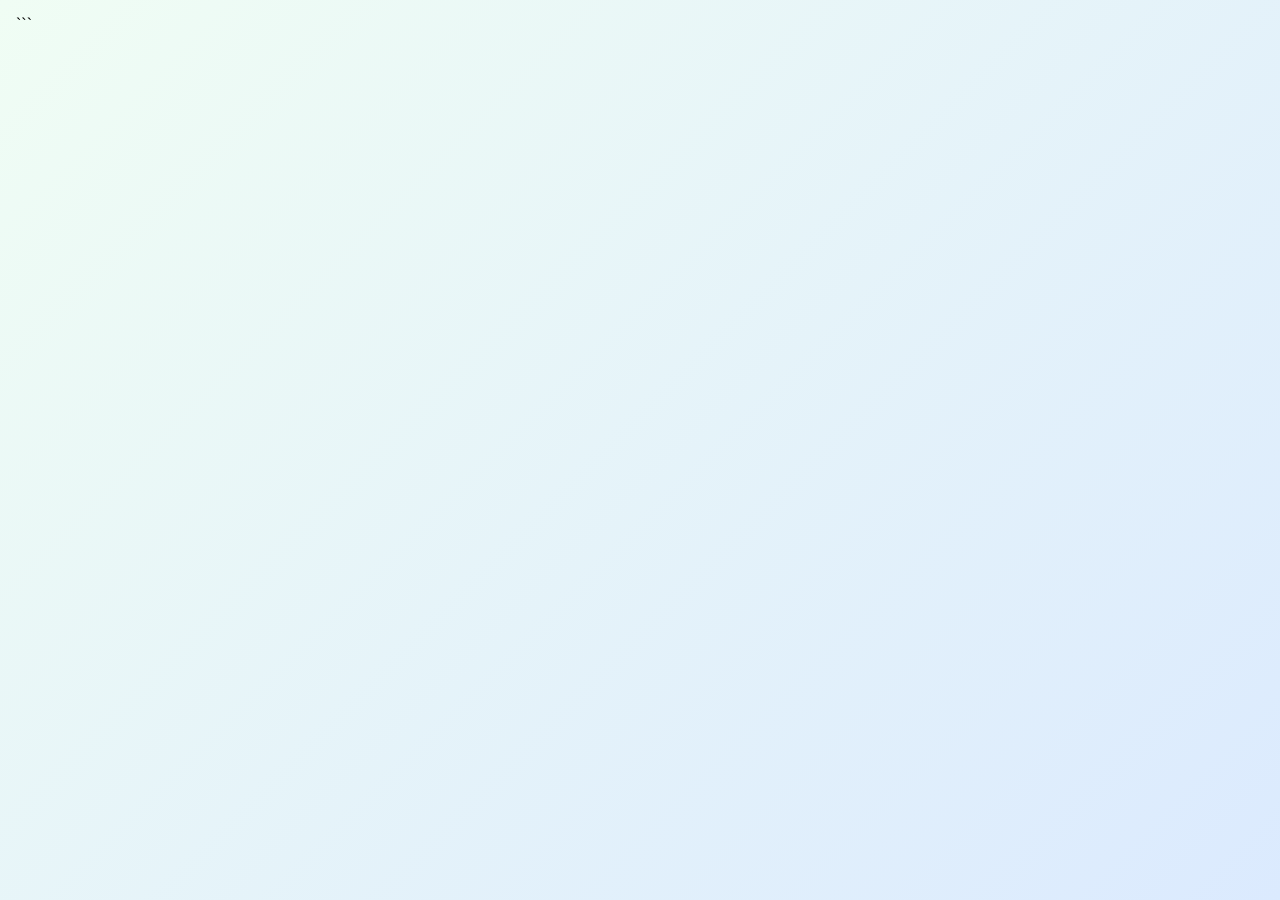
==== commit 7689f7d3: "index.html aktualisieren" ====
--- a/index.html
+++ b/index.html
@@ -1,4 +1,5 @@
 <!DOCTYPE html>
+
 <html lang="de">
 <head>
     <meta charset="UTF-8">
@@ -146,194 +147,118 @@
             timePopup: null
         };
 
-        const SPORT_TYPES = ['Rudern', 'Laufen', 'Kraftsport', 'Dehnen', 'Wandern', 'Schwimmen'];
-
-        function setRating(v) { appState.formData.dayRating = v; renderApp(); }
-        function setStress(v) { appState.formData.stress = v; renderApp(); }
-        function setSport(v) { 
-            appState.formData.sport = v; 
-            if (!v) appState.formData.sportActivities = {}; 
-            renderApp(); 
-        }
-        function setFormField(f, v) { appState.formData[f] = v; renderApp(); }
-        function setDate(d) { appState.selectedDate = d; loadEntryForDate(); renderApp(); }
-
-        function toggleSportType(type) {
-            if (appState.formData.sportActivities[type] !== undefined) {
-                delete appState.formData.sportActivities[type];
-            } else {
-                appState.formData.sportActivities[type] = 0;
+```
+    const SPORT_TYPES = ['Rudern', 'Laufen', 'Kraftsport', 'Dehnen', 'Wandern', 'Schwimmen'];
+
+    function setRating(v) { appState.formData.dayRating = v; renderApp(); }
+    function setStress(v) { appState.formData.stress = v; renderApp(); }
+    function setSport(v) { 
+        appState.formData.sport = v; 
+        if (!v) appState.formData.sportActivities = {}; 
+        renderApp(); 
+    }
+    function setFormField(f, v) { appState.formData[f] = v; renderApp(); }
+    function setDate(d) { appState.selectedDate = d; loadEntryForDate(); renderApp(); }
+
+    function toggleSportType(type) {
+        if (appState.formData.sportActivities[type] !== undefined) {
+            delete appState.formData.sportActivities[type];
+        } else {
+            appState.formData.sportActivities[type] = 0;
+        }
+        renderApp();
+    }
+
+    function openTimePopup(type) {
+        appState.timePopup = {
+            type: type,
+            value: (appState.formData.sportActivities[type] || 0).toString()
+        };
+        renderApp();
+    }
+
+    function closeTimePopup() {
+        appState.timePopup = null;
+        renderApp();
+    }
+
+    function addDigitToTime(digit) {
+        if (!appState.timePopup) return;
+        let newValue = appState.timePopup.value + digit;
+        if (parseInt(newValue) <= 999) {
+            appState.timePopup.value = parseInt(newValue).toString();
+            renderApp();
+        }
+    }
+
+    function clearTime() {
+        if (!appState.timePopup) return;
+        appState.timePopup.value = '0';
+        renderApp();
+    }
+
+    function saveTime() {
+        if (!appState.timePopup) return;
+        const type = appState.timePopup.type;
+        const value = parseInt(appState.timePopup.value) || 0;
+        
+        // Popup ZUERST schließen
+        appState.timePopup = null;
+        
+        // Dann Wert speichern
+        if (value > 0) {
+            appState.formData.sportActivities[type] = value;
+        } else {
+            delete appState.formData.sportActivities[type];
+        }
+        
+        // Erst jetzt rendern
+        renderApp();
+    }
+
+    function loadEntryForDate() {
+        const e = appState.entries.find(e => e.date === appState.selectedDate);
+        if (e) {
+            let sportActs = {};
+            
+            // Neue Format (sportActivities als Object)
+            if (e.sportActivities && typeof e.sportActivities === 'object' && !Array.isArray(e.sportActivities)) {
+                sportActs = {...e.sportActivities};
             }
-            renderApp();
-        }
-
-        function openTimePopup(type) {
-            appState.timePopup = {
-                type: type,
-                value: (appState.formData.sportActivities[type] || 0).toString()
+            // Alte Formate konvertieren
+            else if (e.sportActivities && Array.isArray(e.sportActivities)) {
+                e.sportActivities.forEach(act => {
+                    if (act.type && act.duration) {
+                        const minutes = parseDuration(act.duration);
+                        if (minutes > 0) sportActs[act.type] = minutes;
+                    }
+                });
+            }
+            else if (e.sportTypes && Array.isArray(e.sportTypes)) {
+                const minutes = parseDuration(e.sportDuration || '30min');
+                e.sportTypes.forEach(type => {
+                    sportActs[type] = minutes;
+                });
+            }
+            
+            appState.formData = { 
+                dayRating: e.dayRating||null, 
+                stress: e.stress||null, 
+                sport: e.sport, 
+                sportActivities: sportActs, 
+                smoking: !e.noSmoking, 
+                alcohol: !e.noAlcohol, 
+                food: e.healthyFood, 
+                iceBath: e.iceBath, 
+                healthy: e.healthy, 
+                floss: e.floss||null, 
+                reading: e.reading||null, 
+                carbs: e.carbs||null, 
+                protein: e.protein||null, 
+                sauna: e.sauna||null, 
+                weight: e.weight||null 
             };
-            renderApp();
-        }
-
-        function closeTimePopup() {
-            appState.timePopup = null;
-            renderApp();
-        }
-
-        function addDigitToTime(digit) {
-            if (!appState.timePopup) return;
-            let newValue = appState.timePopup.value + digit;
-            if (parseInt(newValue) <= 999) {
-                appState.timePopup.value = parseInt(newValue).toString();
-                renderApp();
-            }
-        }
-
-        function clearTime() {
-            if (!appState.timePopup) return;
-            appState.timePopup.value = '0';
-            renderApp();
-        }
-
-        function saveTime() {
-            if (!appState.timePopup) return;
-            const type = appState.timePopup.type;
-            const value = parseInt(appState.timePopup.value) || 0;
-            if (value > 0) {
-                appState.formData.sportActivities[type] = value;
-            } else {
-                delete appState.formData.sportActivities[type];
-            }
-            closeTimePopup();
-        }
-
-        function loadEntryForDate() {
-            const e = appState.entries.find(e => e.date === appState.selectedDate);
-            if (e) {
-                let sportActs = {};
-                
-                // Neue Format (sportActivities als Object)
-                if (e.sportActivities && typeof e.sportActivities === 'object' && !Array.isArray(e.sportActivities)) {
-                    sportActs = {...e.sportActivities};
-                }
-                // Alte Formate konvertieren
-                else if (e.sportActivities && Array.isArray(e.sportActivities)) {
-                    e.sportActivities.forEach(act => {
-                        if (act.type && act.duration) {
-                            const minutes = parseDuration(act.duration);
-                            if (minutes > 0) sportActs[act.type] = minutes;
-                        }
-                    });
-                }
-                else if (e.sportTypes && Array.isArray(e.sportTypes)) {
-                    const minutes = parseDuration(e.sportDuration || '30min');
-                    e.sportTypes.forEach(type => {
-                        sportActs[type] = minutes;
-                    });
-                }
-                
-                appState.formData = { 
-                    dayRating: e.dayRating||null, 
-                    stress: e.stress||null, 
-                    sport: e.sport, 
-                    sportActivities: sportActs, 
-                    smoking: !e.noSmoking, 
-                    alcohol: !e.noAlcohol, 
-                    food: e.healthyFood, 
-                    iceBath: e.iceBath, 
-                    healthy: e.healthy, 
-                    floss: e.floss||null, 
-                    reading: e.reading||null, 
-                    carbs: e.carbs||null, 
-                    protein: e.protein||null, 
-                    sauna: e.sauna||null, 
-                    weight: e.weight||null 
-                };
-            } else {
-                appState.formData = { 
-                    dayRating: null, 
-                    stress: null, 
-                    sport: null, 
-                    sportActivities: {}, 
-                    smoking: null, 
-                    alcohol: null, 
-                    food: null, 
-                    iceBath: null, 
-                    healthy: null, 
-                    floss: null, 
-                    reading: null, 
-                    carbs: null, 
-                    protein: null, 
-                    sauna: null, 
-                    weight: null 
-                };
-            }
-        }
-
-        function parseDuration(dur) {
-            if (!dur) return 30;
-            const match = dur.match(/(\d+)/);
-            if (!match) return 30;
-            const num = parseInt(match[1]);
-            if (dur.includes('h')) return num * 60;
-            return num;
-        }
-
-        function isFormComplete() {
-            const sportValid = appState.formData.sport === false || 
-                              (appState.formData.sport === true && 
-                               Object.keys(appState.formData.sportActivities).length > 0 &&
-                               Object.values(appState.formData.sportActivities).every(m => m > 0));
-            
-            return appState.formData.dayRating !== null && 
-                   appState.formData.stress !== null && 
-                   sportValid && 
-                   appState.formData.smoking !== null && 
-                   appState.formData.alcohol !== null && 
-                   appState.formData.food !== null && 
-                   appState.formData.iceBath !== null && 
-                   appState.formData.healthy !== null && 
-                   appState.formData.floss !== null && 
-                   appState.formData.reading !== null && 
-                   appState.formData.carbs !== null && 
-                   appState.formData.protein !== null && 
-                   appState.formData.sauna !== null;
-        }
-
-        function handleSubmit() {
-            if (!isFormComplete()) return;
-            const dt = appState.selectedDate;
-            const pts = (appState.formData.sport?1:0) + (!appState.formData.smoking?1:0) + (!appState.formData.alcohol?1:0) + (appState.formData.food?1:0);
-            const entry = {
-                date: dt, 
-                dayRating: appState.formData.dayRating, 
-                stress: appState.formData.stress, 
-                sport: appState.formData.sport,
-                sportActivities: appState.formData.sport ? {...appState.formData.sportActivities} : {},
-                noSmoking: !appState.formData.smoking, 
-                noAlcohol: !appState.formData.alcohol, 
-                healthyFood: appState.formData.food,
-                iceBath: appState.formData.iceBath, 
-                healthy: appState.formData.healthy, 
-                floss: appState.formData.floss, 
-                reading: appState.formData.reading,
-                carbs: appState.formData.carbs, 
-                protein: appState.formData.protein, 
-                sauna: appState.formData.sauna, 
-                weight: appState.formData.weight,
-                points: pts, 
-                timestamp: new Date().toISOString()
-            };
-            appState.entries = appState.entries.filter(e => e.date !== dt);
-            appState.entries.push(entry);
-            appState.entries.sort((a,b) => new Date(b.date) - new Date(a.date));
-            try {
-                localStorage.setItem('healthEntries', JSON.stringify(appState.entries));
-            } catch (e) {
-                console.error('Fehler beim Speichern:', e);
-                alert('Fehler beim Speichern der Daten. Bitte Browser-Einstellungen prüfen.');
-            }
-            appState.selectedDate = new Date().toISOString().split('T')[0];
+        } else {
             appState.formData = { 
                 dayRating: null, 
                 stress: null, 
@@ -351,235 +276,327 @@
                 sauna: null, 
                 weight: null 
             };
-            renderApp();
-        }
-
-        function exportData() {
-            const csv = ['Datum,Tagesbewertung,Stress,Sport,Sportaktivitäten,Nicht geraucht,Kein Alkohol,Gesund gegessen,Eisbad,Gesund,Zahnpflege,Gelesen,Sauna,Carbs,Protein,Gewicht,Punkte,Zeitstempel',
-                ...appState.entries.map(e => {
-                    let sp = '';
-                    if (e.sportActivities) {
-                        if (typeof e.sportActivities === 'object' && !Array.isArray(e.sportActivities)) {
-                            // Neues Format
-                            sp = Object.entries(e.sportActivities).map(([type, min]) => `${type}: ${min}min`).join('; ');
-                        } else if (Array.isArray(e.sportActivities)) {
-                            // Altes Array-Format
-                            sp = e.sportActivities.map(a => `${a.type}: ${a.duration}`).join('; ');
-                        }
-                    } else if (e.sportTypes && Array.isArray(e.sportTypes)) {
-                        // Ganz altes Format
-                        sp = `${e.sportTypes.join(', ')} (${e.sportDuration || 'Gesamt'})`;
+        }
+    }
+
+    function parseDuration(dur) {
+        if (!dur) return 30;
+        const match = dur.match(/(\d+)/);
+        if (!match) return 30;
+        const num = parseInt(match[1]);
+        if (dur.includes('h')) return num * 60;
+        return num;
+    }
+
+    function isFormComplete() {
+        const sportValid = appState.formData.sport === false || 
+                          (appState.formData.sport === true && 
+                           Object.keys(appState.formData.sportActivities).length > 0 &&
+                           Object.values(appState.formData.sportActivities).every(m => m > 0));
+        
+        return appState.formData.dayRating !== null && 
+               appState.formData.stress !== null && 
+               sportValid && 
+               appState.formData.smoking !== null && 
+               appState.formData.alcohol !== null && 
+               appState.formData.food !== null && 
+               appState.formData.iceBath !== null && 
+               appState.formData.healthy !== null && 
+               appState.formData.floss !== null && 
+               appState.formData.reading !== null && 
+               appState.formData.carbs !== null && 
+               appState.formData.protein !== null && 
+               appState.formData.sauna !== null;
+    }
+
+    function handleSubmit() {
+        if (!isFormComplete()) return;
+        const dt = appState.selectedDate;
+        const pts = (appState.formData.sport?1:0) + (!appState.formData.smoking?1:0) + (!appState.formData.alcohol?1:0) + (appState.formData.food?1:0);
+        const entry = {
+            date: dt, 
+            dayRating: appState.formData.dayRating, 
+            stress: appState.formData.stress, 
+            sport: appState.formData.sport,
+            sportActivities: appState.formData.sport ? {...appState.formData.sportActivities} : {},
+            noSmoking: !appState.formData.smoking, 
+            noAlcohol: !appState.formData.alcohol, 
+            healthyFood: appState.formData.food,
+            iceBath: appState.formData.iceBath, 
+            healthy: appState.formData.healthy, 
+            floss: appState.formData.floss, 
+            reading: appState.formData.reading,
+            carbs: appState.formData.carbs, 
+            protein: appState.formData.protein, 
+            sauna: appState.formData.sauna, 
+            weight: appState.formData.weight,
+            points: pts, 
+            timestamp: new Date().toISOString()
+        };
+        appState.entries = appState.entries.filter(e => e.date !== dt);
+        appState.entries.push(entry);
+        appState.entries.sort((a,b) => new Date(b.date) - new Date(a.date));
+        try {
+            localStorage.setItem('healthEntries', JSON.stringify(appState.entries));
+        } catch (e) {
+            console.error('Fehler beim Speichern:', e);
+            alert('Fehler beim Speichern der Daten. Bitte Browser-Einstellungen prüfen.');
+        }
+        appState.selectedDate = new Date().toISOString().split('T')[0];
+        appState.formData = { 
+            dayRating: null, 
+            stress: null, 
+            sport: null, 
+            sportActivities: {}, 
+            smoking: null, 
+            alcohol: null, 
+            food: null, 
+            iceBath: null, 
+            healthy: null, 
+            floss: null, 
+            reading: null, 
+            carbs: null, 
+            protein: null, 
+            sauna: null, 
+            weight: null 
+        };
+        renderApp();
+    }
+
+    function exportData() {
+        const csv = ['Datum,Tagesbewertung,Stress,Sport,Sportaktivitäten,Nicht geraucht,Kein Alkohol,Gesund gegessen,Eisbad,Gesund,Zahnpflege,Gelesen,Sauna,Carbs,Protein,Gewicht,Punkte,Zeitstempel',
+            ...appState.entries.map(e => {
+                let sp = '';
+                if (e.sportActivities) {
+                    if (typeof e.sportActivities === 'object' && !Array.isArray(e.sportActivities)) {
+                        // Neues Format
+                        sp = Object.entries(e.sportActivities).map(([type, min]) => `${type}: ${min}min`).join('; ');
+                    } else if (Array.isArray(e.sportActivities)) {
+                        // Altes Array-Format
+                        sp = e.sportActivities.map(a => `${a.type}: ${a.duration}`).join('; ');
                     }
-                    return `${e.date},${e.dayRating||''},${e.stress||''},${e.sport?'Ja':'Nein'},"${sp}",${e.noSmoking?'Ja':'Nein'},${e.noAlcohol?'Ja':'Nein'},${e.healthyFood?'Ja':'Nein'},${e.iceBath?'Ja':'Nein'},${e.healthy?'Ja':'Nein'},${e.floss?'Ja':'Nein'},${e.reading?'Ja':'Nein'},${e.sauna?'Ja':'Nein'},${e.carbs||''},${e.protein||''},${e.weight||''},${e.points},${e.timestamp||''}`;
-                })
-            ].join('\n');
-            const a = document.createElement('a');
-            a.href = URL.createObjectURL(new Blob([csv], {type: 'text/csv'}));
-            a.download = `health_${new Date().toISOString().split('T')[0]}.csv`;
-            a.click();
-        }
-
-        function toggleHistory() { appState.showHistory = !appState.showHistory; renderApp(); }
-        function toggleViz() { appState.showViz = !appState.showViz; renderApp(); }
-        function changeVizMonth(d) { appState.vizMonth += d; if (appState.vizMonth < 0) { appState.vizMonth = 11; appState.vizYear--; } else if (appState.vizMonth > 11) { appState.vizMonth = 0; appState.vizYear++; } renderApp(); }
-        function showDayModal(d) { const e = appState.entries.find(e => e.date === d); if (!e) return; appState.modalEntry = e; renderApp(); }
-        function closeModal() { appState.modalEntry = null; const m = document.querySelector('.modal-overlay'); if (m) m.remove(); renderApp(); }
-        function editEntry(d) { appState.selectedDate = d; loadEntryForDate(); window.scrollTo({top:0,behavior:'smooth'}); renderApp(); }
-
-        function formatSportActivities(sportActs) {
-            if (!sportActs) return '';
-            if (typeof sportActs === 'object' && !Array.isArray(sportActs)) {
-                return Object.entries(sportActs).map(([type, min]) => `${type} ${min}min`).join(', ');
+                } else if (e.sportTypes && Array.isArray(e.sportTypes)) {
+                    // Ganz altes Format
+                    sp = `${e.sportTypes.join(', ')} (${e.sportDuration || 'Gesamt'})`;
+                }
+                return `${e.date},${e.dayRating||''},${e.stress||''},${e.sport?'Ja':'Nein'},"${sp}",${e.noSmoking?'Ja':'Nein'},${e.noAlcohol?'Ja':'Nein'},${e.healthyFood?'Ja':'Nein'},${e.iceBath?'Ja':'Nein'},${e.healthy?'Ja':'Nein'},${e.floss?'Ja':'Nein'},${e.reading?'Ja':'Nein'},${e.sauna?'Ja':'Nein'},${e.carbs||''},${e.protein||''},${e.weight||''},${e.points},${e.timestamp||''}`;
+            })
+        ].join('\n');
+        const a = document.createElement('a');
+        a.href = URL.createObjectURL(new Blob([csv], {type: 'text/csv'}));
+        a.download = `health_${new Date().toISOString().split('T')[0]}.csv`;
+        a.click();
+    }
+
+    function toggleHistory() { appState.showHistory = !appState.showHistory; renderApp(); }
+    function toggleViz() { appState.showViz = !appState.showViz; renderApp(); }
+    function changeVizMonth(d) { appState.vizMonth += d; if (appState.vizMonth < 0) { appState.vizMonth = 11; appState.vizYear--; } else if (appState.vizMonth > 11) { appState.vizMonth = 0; appState.vizYear++; } renderApp(); }
+    function showDayModal(d) { const e = appState.entries.find(e => e.date === d); if (!e) return; appState.modalEntry = e; renderApp(); }
+    function closeModal() { appState.modalEntry = null; const m = document.querySelector('.modal-overlay'); if (m) m.remove(); renderApp(); }
+    function editEntry(d) { appState.selectedDate = d; loadEntryForDate(); window.scrollTo({top:0,behavior:'smooth'}); renderApp(); }
+
+    function formatSportActivities(sportActs) {
+        if (!sportActs) return '';
+        if (typeof sportActs === 'object' && !Array.isArray(sportActs)) {
+            return Object.entries(sportActs).map(([type, min]) => `${type} ${min}min`).join(', ');
+        }
+        if (Array.isArray(sportActs)) {
+            return sportActs.map(a => `${a.type} ${a.duration}`).join(', ');
+        }
+        return '';
+    }
+
+    function renderApp() {
+        try {
+            appState.entries = JSON.parse(localStorage.getItem('healthEntries') || '[]');
+        } catch (e) {
+            console.error('Fehler beim Laden:', e);
+            appState.entries = [];
+        }
+        
+        // Entferne alte Popups bevor neu gerendert wird
+        const oldTimePopup = document.querySelector('.time-popup-overlay');
+        if (oldTimePopup) oldTimePopup.remove();
+        const oldModal = document.querySelector('.modal-overlay');
+        if (oldModal) oldModal.remove();
+        const yr = new Date().getFullYear();
+        const ye = appState.entries.filter(e => new Date(e.date).getFullYear() === yr);
+        const stats = {
+            total: appState.entries.length > 0 ? (appState.entries.reduce((s,e) => s + e.points, 0) / appState.entries.length).toFixed(1) : 0,
+            week: (() => { const l = appState.entries.slice(0,7); return l.length > 0 ? (l.reduce((s,e) => s + e.points, 0) / l.length).toFixed(1) : 0; })(),
+            yearRating: (() => { const y = ye.filter(e => e.dayRating); return y.length > 0 ? (y.reduce((s,e) => s + e.dayRating, 0) / y.length).toFixed(1) : 0; })()
+        };
+
+        const getYS = (f) => { const y = ye.filter(e => e[f] === true).length; const n = ye.filter(e => e[f] === false).length; return {yes: y, no: n, percent: ye.length > 0 ? ((y/ye.length)*100).toFixed(0) : 0}; };
+        const ys = {sport: getYS('sport'), noSmoking: getYS('noSmoking'), noAlcohol: getYS('noAlcohol'), healthyFood: getYS('healthyFood'), iceBath: getYS('iceBath'), healthy: getYS('healthy'), floss: getYS('floss'), reading: getYS('reading'), sauna: getYS('sauna')};
+
+        const getMonthDays = (o) => {
+            let m = appState.vizMonth + o, y = appState.vizYear;
+            if (m < 0) { m = 11; y--; } else if (m > 11) { m = 0; y++; }
+            const days = [];
+            const offset = new Date(y, m, 1).getDay() === 0 ? 6 : new Date(y, m, 1).getDay() - 1;
+            for (let i = 0; i < offset; i++) days.push({empty:true});
+            for (let d = 1; d <= new Date(y, m + 1, 0).getDate(); d++) {
+                const ds = `${y}-${String(m+1).padStart(2,'0')}-${String(d).padStart(2,'0')}`;
+                const e = appState.entries.find(e => e.date === ds);
+                days.push({date: ds, day: d, entry: e, points: e?.points, rating: e?.dayRating});
             }
-            if (Array.isArray(sportActs)) {
-                return sportActs.map(a => `${a.type} ${a.duration}`).join(', ');
+            return {days, month: m, year: y};
+        };
+
+        const mn = ['Januar','Februar','März','April','Mai','Juni','Juli','August','September','Oktober','November','Dezember'];
+        const getRE = (r) => ['','😞','😕','😐','😊','🤩'][r]||'';
+        const getSE = (s) => ['','😫','😟','😌','😊'][s]||'';
+        const getDC = (p) => p === null ? '#f3f4f6' : ['#fecaca','#fed7aa','#fef08a','#bef264','#86efac'][p]||'#f3f4f6';
+        const getMS = (md) => { const e = md.days.filter(d=>d.entry).map(d=>d.entry); if (!e.length) return {avg:0,trend:'neutral'}; const avg = (e.reduce((s,e)=>s+e.points,0)/e.length).toFixed(1); const mid = Math.floor(e.length/2); if (!mid) return {avg,trend:'neutral'}; const a1 = e.slice(0,mid).reduce((s,e)=>s+e.points,0)/mid; const a2 = e.slice(mid).reduce((s,e)=>s+e.points,0)/(e.length-mid); const d = a2-a1; return {avg, trend: d>0.3?'up':d<-0.3?'down':'neutral'}; };
+        const getTI = (t) => t==='up'?'▲':t==='down'?'▼':'▬';
+        const getTC = (t) => t==='up'?'#22c55e':t==='down'?'#ef4444':'#f59e0b';
+
+        document.getElementById('app').innerHTML = `
+            <div class="card">
+                <div class="header"><div class="title">🏃 Health Tracker</div></div>
+                <div class="stats">
+                    <div class="stat-box green"><div class="stat-label">Gesamt-Ø</div><div class="stat-value green">${stats.total}</div><div class="stat-sub">von 4 Pkt</div></div>
+                    <div class="stat-box blue"><div class="stat-label">7-Tage-Ø</div><div class="stat-value blue">${stats.week}</div><div class="stat-sub">letzte Woche</div></div>
+                    <div class="stat-box orange"><div class="stat-label">⭐ 2026</div><div class="stat-value orange">${stats.yearRating}</div><div class="stat-sub">Ø Bewertung</div></div>
+                </div>
+            </div>
+
+            <div class="card">
+                <label class="label">📅 Datum</label>
+                <input type="date" class="input-date" value="${appState.selectedDate}" onchange="setDate(this.value)" max="${new Date().toISOString().split('T')[0]}">
+                
+                <div class="rating-box" style="background:#fef3c7">
+                    <label class="label">⭐ Wie war dein Tag insgesamt?</label>
+                    <div class="rating-grid">${[1,2,3,4,5].map(r => `<div onclick="setRating(${r})" class="rating-cell ${appState.formData.dayRating===r?'r'+r:''}"><div class="rating-num">${r}</div><div class="rating-emoji">${getRE(r)}</div><div class="rating-text">${['','Katastrophe','Schlecht','Geht so','Gut','Perfekt'][r]}</div></div>`).join('')}</div>
+                </div>
+
+                <div class="rating-box" style="background:#fef2f2">
+                    <label class="label">😰 Wie viel negativen Stress gab es heute?</label>
+                    <div class="stress-grid">${[1,2,3,4].map(s => `<div onclick="setStress(${s})" class="rating-cell ${appState.formData.stress===s?'r'+[1,2,4,5][s-1]:''}"><div class="rating-num">${s}</div><div class="rating-emoji">${getSE(s)}</div><div class="rating-text">${['','Sehr viel','Etwas','Wenig','Kein'][s]}</div></div>`).join('')}</div>
+                </div>
+
+                <div class="questions">
+                    <div class="question-row"><div class="emoji">🏃</div><div class="question-label">Sport</div><div class="buttons"><button onclick="setSport(true)" class="q-btn ${appState.formData.sport===true?'green':''}">✅</button><button onclick="setSport(false)" class="q-btn ${appState.formData.sport===false?'red':''}">❌</button></div><div class="stats-mini">${ys.sport.percent}% <span class="stats-count"><span class="good">${ys.sport.yes}</span>/<span class="bad">${ys.sport.no}</span></span></div></div>
+                    ${appState.formData.sport === true ? `<div class="sport-details">${SPORT_TYPES.map(type => {
+                        const isChecked = appState.formData.sportActivities[type] !== undefined;
+                        const minutes = appState.formData.sportActivities[type] || 0;
+                        return `<div class="sport-activity">
+                            <input type="checkbox" class="sport-checkbox" ${isChecked?'checked':''} onchange="toggleSportType('${type}')">
+                            <span class="sport-label">${type}</span>
+                            <input type="text" class="sport-time-input" value="${minutes}" ${!isChecked?'disabled':''} onclick="${isChecked?`openTimePopup('${type}')`:''}" readonly>
+                            <span class="sport-time-unit">min</span>
+                        </div>`;
+                    }).join('')}</div>` : ''}
+                    <div class="question-row"><div class="emoji">🚭</div><div class="question-label">Kein Rauchen</div><div class="buttons"><button onclick="setFormField('smoking',false)" class="q-btn ${appState.formData.smoking===false?'green':''}">✅</button><button onclick="setFormField('smoking',true)" class="q-btn ${appState.formData.smoking===true?'red':''}">❌</button></div><div class="stats-mini">${ys.noSmoking.percent}% <span class="stats-count"><span class="good">${ys.noSmoking.yes}</span>/<span class="bad">${ys.noSmoking.no}</span></span></div></div>
+                    <div class="question-row"><div class="emoji">🍺</div><div class="question-label">Kein Alkohol</div><div class="buttons"><button onclick="setFormField('alcohol',false)" class="q-btn ${appState.formData.alcohol===false?'green':''}">✅</button><button onclick="setFormField('alcohol',true)" class="q-btn ${appState.formData.alcohol===true?'red':''}">❌</button></div><div class="stats-mini">${ys.noAlcohol.percent}% <span class="stats-count"><span class="good">${ys.noAlcohol.yes}</span>/<span class="bad">${ys.noAlcohol.no}</span></span></div></div>
+                    <div class="question-row"><div class="emoji">🥗</div><div class="question-label">Ernährung</div><div class="buttons"><button onclick="setFormField('food',true)" class="q-btn ${appState.formData.food===true?'green':''}">✅</button><button onclick="setFormField('food',false)" class="q-btn ${appState.formData.food===false?'red':''}">❌</button></div><div class="stats-mini">${ys.healthyFood.percent}% <span class="stats-count"><span class="good">${ys.healthyFood.yes}</span>/<span class="bad">${ys.healthyFood.no}</span></span></div></div>
+                    
+                    <div class="divider"></div>
+                    
+                    <div class="question-row faded"><div class="emoji">🧊</div><div class="question-label">Eisbad</div><div class="buttons"><button onclick="setFormField('iceBath',true)" class="q-btn ${appState.formData.iceBath===true?'green':''}">✅</button><button onclick="setFormField('iceBath',false)" class="q-btn ${appState.formData.iceBath===false?'red':''}">❌</button></div><div class="stats-mini">${ys.iceBath.percent}% <span class="stats-count"><span class="good">${ys.iceBath.yes}</span>/<span class="bad">${ys.iceBath.no}</span></span></div></div>
+                    <div class="question-row faded"><div class="emoji">💪</div><div class="question-label">Gesund</div><div class="buttons"><button onclick="setFormField('healthy',true)" class="q-btn ${appState.formData.healthy===true?'green':''}">✅</button><button onclick="setFormField('healthy',false)" class="q-btn ${appState.formData.healthy===false?'red':''}">❌</button></div><div class="stats-mini">${ys.healthy.percent}% <span class="stats-count"><span class="good">${ys.healthy.yes}</span>/<span class="bad">${ys.healthy.no}</span></span></div></div>
+                    <div class="question-row faded"><div class="emoji">🦷</div><div class="question-label">Zahnpflege</div><div class="buttons"><button onclick="setFormField('floss',true)" class="q-btn ${appState.formData.floss===true?'green':''}">✅</button><button onclick="setFormField('floss',false)" class="q-btn ${appState.formData.floss===false?'red':''}">❌</button></div><div class="stats-mini">${ys.floss.percent}% <span class="stats-count"><span class="good">${ys.floss.yes}</span>/<span class="bad">${ys.floss.no}</span></span></div></div>
+                    <div class="question-row faded"><div class="emoji">📖</div><div class="question-label">Lesen</div><div class="buttons"><button onclick="setFormField('reading',true)" class="q-btn ${appState.formData.reading===true?'green':''}">✅</button><button onclick="setFormField('reading',false)" class="q-btn ${appState.formData.reading===false?'red':''}">❌</button></div><div class="stats-mini">${ys.reading.percent}% <span class="stats-count"><span class="good">${ys.reading.yes}</span>/<span class="bad">${ys.reading.no}</span></span></div></div>
+                    <div class="question-row faded"><div class="emoji">🧖</div><div class="question-label">Sauna</div><div class="buttons"><button onclick="setFormField('sauna',true)" class="q-btn ${appState.formData.sauna===true?'green':''}">✅</button><button onclick="setFormField('sauna',false)" class="q-btn ${appState.formData.sauna===false?'red':''}">❌</button></div><div class="stats-mini">${ys.sauna.percent}% <span class="stats-count"><span class="good">${ys.sauna.yes}</span>/<span class="bad">${ys.sauna.no}</span></span></div></div>
+                    
+                    <div class="divider"></div>
+                    
+                    <div class="question-row faded"><div class="emoji">🍞</div><div class="question-label">Carbs</div><div class="buttons"><button onclick="setFormField('carbs','low')" class="q-btn ${appState.formData.carbs==='low'?'low':''}">Low</button><button onclick="setFormField('carbs','medium')" class="q-btn ${appState.formData.carbs==='medium'?'medium':''}">Med</button><button onclick="setFormField('carbs','high')" class="q-btn ${appState.formData.carbs==='high'?'high':''}">High</button></div><div class="stats-mini">-</div></div>
+                    <div class="question-row faded"><div class="emoji">🥩</div><div class="question-label">Protein</div><div class="buttons"><button onclick="setFormField('protein','low')" class="q-btn ${appState.formData.protein==='low'?'prot-low':''}">Low</button><button onclick="setFormField('protein','medium')" class="q-btn ${appState.formData.protein==='medium'?'prot-med':''}">Med</button><button onclick="setFormField('protein','high')" class="q-btn ${appState.formData.protein==='high'?'prot-high':''}">High</button></div><div class="stats-mini">-</div></div>
+                    
+                    <div class="hint">🧊, 💪, 🦷, 📖, 🧖, 🍞 und 🥩 zählen nicht in Punkte</div>
+                </div>
+
+                <div style="margin-top:1rem;padding:0.75rem;background:#f3f4f6;border-radius:0.5rem">
+                    <label class="label">⚖️ Gewicht (optional)</label>
+                    <div class="weight-grid">${[91,90,89,88,87,86,85,84].map(w => `<button onclick="setFormField('weight',${w})" class="weight-btn ${appState.formData.weight===w?'selected':''}">${w}kg</button>`).join('')}</div>
+                </div>
+
+                <button onclick="handleSubmit()" ${isFormComplete()?'':'disabled'} class="${isFormComplete()?'btn-green':'btn-gray'}">${isFormComplete()?'✅ Eintragen':'⏳ Alle beantworten'}</button>
+            </div>
+
+            <button onclick="toggleViz()" class="btn-toggle"><div>📊 Visualisierung</div><span>${appState.showViz?'▼':'▶'}</span></button>
+            ${appState.showViz ? `<div class="card"><div class="viz-month-nav"><button onclick="changeVizMonth(-1)" class="viz-nav-btn" ${appState.vizYear===2026&&appState.vizMonth===0?'disabled':''}>◀ Zurück</button><div></div><button onclick="changeVizMonth(1)" class="viz-nav-btn" ${appState.vizYear===new Date().getFullYear()&&appState.vizMonth===new Date().getMonth()?'disabled':''}>Vor ▶</button></div>${[-1,0,1].map(o => { const md = getMonthDays(o); if (md.year < 2026) return ''; const st = getMS(md); return `<div class="viz-month-container"><div class="viz-month-title"><div class="viz-month-title-main">${mn[md.month]} ${md.year}</div><div class="viz-month-stats"><span style="color:#16a34a">${st.avg}</span><span style="color:${getTC(st.trend)};font-size:1.2rem">${getTI(st.trend)}</span></div></div><div class="viz-weekdays">${['Mo','Di','Mi','Do','Fr','Sa','So'].map(d => `<div class="viz-weekday">${d}</div>`).join('')}</div><div class="viz-grid">${md.days.map(d => d.empty ? '<div></div>' : `<div class="viz-day" style="background:${getDC(d.points)};color:#374151" onclick="showDayModal('${d.date}')"><div class="viz-day-number">${d.day}</div>${d.rating?`<div class="viz-day-emoji">${getRE(d.rating)}</div>`:''}</div>`).join('')}</div></div>`; }).join('')}<div class="viz-legend">${[{c:'#86efac',t:'4'},{c:'#bef264',t:'3'},{c:'#fef08a',t:'2'},{c:'#fed7aa',t:'1'},{c:'#fecaca',t:'0'},{c:'#f3f4f6',t:'-'}].map(l => `<div class="viz-legend-item"><div class="viz-legend-box" style="background:${l.c}"></div><span>${l.t}</span></div>`).join('')}</div></div>` : ''}
+
+            <button onclick="toggleHistory()" class="btn-toggle"><div>📅 Verlauf (${appState.entries.length})</div><span>${appState.showHistory?'▼':'▶'}</span></button>
+            ${appState.showHistory ? `<div class="card"><div style="display:flex;justify-content:space-between;margin-bottom:0.75rem"><h2 style="font-size:1rem;font-weight:bold">Alle Einträge</h2><button onclick="exportData()" style="color:#3b82f6;font-weight:600;background:none;border:none;cursor:pointer">Export</button></div>${appState.entries.map(e => {
+                const sportText = formatSportActivities(e.sportActivities) || (e.sportTypes ? e.sportTypes.join(', ') : '');
+                return `<div style="border:2px solid #f3f4f6;border-radius:0.5rem;padding:0.625rem;margin-bottom:0.5rem"><div style="display:flex;justify-content:space-between"><div style="font-weight:600;font-size:0.875rem">${new Date(e.date).toLocaleDateString('de-DE',{weekday:'short',day:'2-digit',month:'2-digit'})} ${e.dayRating?`⭐${e.dayRating}`:''} ${e.stress?`😰${e.stress}`:''}</div><div style="display:flex;gap:0.5rem;align-items:center"><div style="font-size:1.25rem;font-weight:bold;color:#16a34a">${e.points}</div><button onclick="editEntry('${e.date}')" style="color:#3b82f6;background:none;border:none;cursor:pointer">✏️</button></div></div><div style="display:flex;gap:0.5rem;font-size:0.75rem;margin-top:0.375rem">${e.sport?'🏃✅':'🏃❌'} ${e.noSmoking?'🚭✅':'🚭❌'} ${e.noAlcohol?'🍺✅':'🍺❌'} ${e.healthyFood?'🥗✅':'🥗❌'} ${e.iceBath?'🧊✅':'🧊❌'} ${e.healthy?'💪✅':'💪❌'} ${e.floss?'🦷✅':'🦷❌'} ${e.reading?'📖✅':'📖❌'} ${e.sauna?'🧖✅':'🧖❌'}</div>${sportText?`<div style="font-size:0.7rem;color:#6b7280;margin-top:0.25rem">🏃 ${sportText}</div>`:''}</div>`;
+            }).join('')}</div>` : ''}
+        `;
+
+        if (appState.modalEntry) {
+            const m = document.createElement('div');
+            m.className = 'modal-overlay';
+            const sportText = formatSportActivities(appState.modalEntry.sportActivities) || (appState.modalEntry.sportTypes ? `${appState.modalEntry.sportTypes.join(', ')} ${appState.modalEntry.sportDuration||''}` : '');
+            m.innerHTML = `<div class="modal-content" onclick="event.stopPropagation()"><div class="modal-header"><div class="modal-title">${new Date(appState.modalEntry.date).toLocaleDateString('de-DE',{weekday:'long',day:'2-digit',month:'long',year:'numeric'})}</div><button class="modal-close" id="closeBtn">✕</button></div><div class="modal-section"><div class="modal-section-title">⭐ Tagesbewertung</div><div style="font-size:2rem">${getRE(appState.modalEntry.dayRating)} ${appState.modalEntry.dayRating||'?'}/5</div></div>${appState.modalEntry.stress?`<div class="modal-section"><div class="modal-section-title">😰 Stress</div><div style="font-size:2rem">${getSE(appState.modalEntry.stress)} ${appState.modalEntry.stress}/4</div></div>`:''}<div class="modal-section"><div class="modal-section-title">💪 Punktefragen (${appState.modalEntry.points}/4)</div><div class="modal-items"><div class="modal-item" style="color:${appState.modalEntry.sport?'#16a34a':'#ef4444'}">🏃 ${appState.modalEntry.sport?'✅':'❌'} Sport ${sportText?`<span style="color:#3b82f6;font-size:0.7rem">(${sportText})</span>`:''}</div><div class="modal-item" style="color:${appState.modalEntry.noSmoking?'#16a34a':'#ef4444'}">🚭 ${appState.modalEntry.noSmoking?'✅':'❌'}</div><div class="modal-item" style="color:${appState.modalEntry.noAlcohol?'#16a34a':'#ef4444'}">🍺 ${appState.modalEntry.noAlcohol?'✅':'❌'}</div><div class="modal-item" style="color:${appState.modalEntry.healthyFood?'#16a34a':'#ef4444'}">🥗 ${appState.modalEntry.healthyFood?'✅':'❌'}</div></div></div><div class="modal-section"><div class="modal-section-title">📋 Zusatz</div><div class="modal-items"><div class="modal-item">🧊 ${appState.modalEntry.iceBath?'✅':'❌'}</div><div class="modal-item">💪 ${appState.modalEntry.healthy?'Gesund':'Krank'}</div><div class="modal-item">🦷 ${appState.modalEntry.floss?'✅':'❌'}</div><div class="modal-item">📖 ${appState.modalEntry.reading?'✅':'❌'}</div><div class="modal-item">🧖 ${appState.modalEntry.sauna?'✅':'❌'}</div><div class="modal-item">🍞 ${appState.modalEntry.carbs||'?'}</div><div class="modal-item" style="color:${appState.modalEntry.protein==='low'?'#ef4444':appState.modalEntry.protein==='medium'?'#f59e0b':appState.modalEntry.protein==='high'?'#22c55e':'#9ca3af'}">🥩 ${appState.modalEntry.protein||'?'}</div>${appState.modalEntry.weight?`<div class="modal-item">⚖️ ${appState.modalEntry.weight}kg</div>`:''}</div></div><button id="editBtn" style="width:100%;background:#3b82f6;color:white;border:none;border-radius:0.5rem;padding:0.75rem;font-weight:600;cursor:pointer">✏️ Bearbeiten</button></div>`;
+            document.body.appendChild(m);
+            m.addEventListener('click', function(e) { if (e.target === m) closeModal(); });
+            document.getElementById('closeBtn').addEventListener('click', function(e) { e.stopPropagation(); closeModal(); });
+            document.getElementById('editBtn').addEventListener('click', function(e) { e.stopPropagation(); const d = appState.modalEntry.date; closeModal(); editEntry(d); });
+        }
+
+        if (appState.timePopup) {
+            const tp = document.createElement('div');
+            tp.className = 'time-popup-overlay';
+            tp.innerHTML = `<div class="time-popup" onclick="event.stopPropagation()">
+                <div class="time-popup-header">
+                    <div class="time-popup-title">⏱️ ${appState.timePopup.type}</div>
+                    <div style="font-size:0.9rem;color:#6b7280">Minuten eingeben (0-999)</div>
+                </div>
+                <div class="time-popup-display">${appState.timePopup.value} min</div>
+                <div class="time-popup-grid">
+                    ${[1,2,3,4,5,6,7,8,9,'C',0,'✓'].map(d => {
+                        if (d === 'C') return '<button class="time-popup-btn clear-btn" style="background:#fef2f2;color:#ef4444">⌫</button>';
+                        if (d === '✓') return '<button class="time-popup-btn save-btn" style="background:#dcfce7;color:#16a34a">✓</button>';
+                        return `<button class="time-popup-btn digit-btn" data-digit="${d}">${d}</button>`;
+                    }).join('')}
+                </div>
+            </div>`;
+            document.body.appendChild(tp);
+            tp.addEventListener('click', function(e) { if (e.target === tp) closeTimePopup(); });
+            
+            // Event Listener für Ziffern
+            tp.querySelectorAll('.digit-btn').forEach(btn => {
+                btn.addEventListener('click', function(e) {
+                    e.stopPropagation();
+                    addDigitToTime(this.getAttribute('data-digit'));
+                });
+            });
+            
+            // Event Listener für Clear Button
+            const clearBtn = tp.querySelector('.clear-btn');
+            if (clearBtn) {
+                clearBtn.addEventListener('click', function(e) {
+                    e.stopPropagation();
+                    clearTime();
+                });
             }
-            return '';
-        }
-
-        function renderApp() {
-            try {
-                appState.entries = JSON.parse(localStorage.getItem('healthEntries') || '[]');
-            } catch (e) {
-                console.error('Fehler beim Laden:', e);
-                appState.entries = [];
+            
+            // Event Listener für Save Button
+            const saveBtn = tp.querySelector('.save-btn');
+            if (saveBtn) {
+                saveBtn.addEventListener('click', function(e) {
+                    e.stopPropagation();
+                    saveTime();
+                });
             }
-            const yr = new Date().getFullYear();
-            const ye = appState.entries.filter(e => new Date(e.date).getFullYear() === yr);
-            const stats = {
-                total: appState.entries.length > 0 ? (appState.entries.reduce((s,e) => s + e.points, 0) / appState.entries.length).toFixed(1) : 0,
-                week: (() => { const l = appState.entries.slice(0,7); return l.length > 0 ? (l.reduce((s,e) => s + e.points, 0) / l.length).toFixed(1) : 0; })(),
-                yearRating: (() => { const y = ye.filter(e => e.dayRating); return y.length > 0 ? (y.reduce((s,e) => s + e.dayRating, 0) / y.length).toFixed(1) : 0; })()
-            };
-
-            const getYS = (f) => { const y = ye.filter(e => e[f] === true).length; const n = ye.filter(e => e[f] === false).length; return {yes: y, no: n, percent: ye.length > 0 ? ((y/ye.length)*100).toFixed(0) : 0}; };
-            const ys = {sport: getYS('sport'), noSmoking: getYS('noSmoking'), noAlcohol: getYS('noAlcohol'), healthyFood: getYS('healthyFood'), iceBath: getYS('iceBath'), healthy: getYS('healthy'), floss: getYS('floss'), reading: getYS('reading'), sauna: getYS('sauna')};
-
-            const getMonthDays = (o) => {
-                let m = appState.vizMonth + o, y = appState.vizYear;
-                if (m < 0) { m = 11; y--; } else if (m > 11) { m = 0; y++; }
-                const days = [];
-                const offset = new Date(y, m, 1).getDay() === 0 ? 6 : new Date(y, m, 1).getDay() - 1;
-                for (let i = 0; i < offset; i++) days.push({empty:true});
-                for (let d = 1; d <= new Date(y, m + 1, 0).getDate(); d++) {
-                    const ds = `${y}-${String(m+1).padStart(2,'0')}-${String(d).padStart(2,'0')}`;
-                    const e = appState.entries.find(e => e.date === ds);
-                    days.push({date: ds, day: d, entry: e, points: e?.points, rating: e?.dayRating});
-                }
-                return {days, month: m, year: y};
-            };
-
-            const mn = ['Januar','Februar','März','April','Mai','Juni','Juli','August','September','Oktober','November','Dezember'];
-            const getRE = (r) => ['','😞','😕','😐','😊','🤩'][r]||'';
-            const getSE = (s) => ['','😫','😟','😌','😊'][s]||'';
-            const getDC = (p) => p === null ? '#f3f4f6' : ['#fecaca','#fed7aa','#fef08a','#bef264','#86efac'][p]||'#f3f4f6';
-            const getMS = (md) => { const e = md.days.filter(d=>d.entry).map(d=>d.entry); if (!e.length) return {avg:0,trend:'neutral'}; const avg = (e.reduce((s,e)=>s+e.points,0)/e.length).toFixed(1); const mid = Math.floor(e.length/2); if (!mid) return {avg,trend:'neutral'}; const a1 = e.slice(0,mid).reduce((s,e)=>s+e.points,0)/mid; const a2 = e.slice(mid).reduce((s,e)=>s+e.points,0)/(e.length-mid); const d = a2-a1; return {avg, trend: d>0.3?'up':d<-0.3?'down':'neutral'}; };
-            const getTI = (t) => t==='up'?'▲':t==='down'?'▼':'▬';
-            const getTC = (t) => t==='up'?'#22c55e':t==='down'?'#ef4444':'#f59e0b';
-
-            document.getElementById('app').innerHTML = `
-                <div class="card">
-                    <div class="header"><div class="title">🏃 Health Tracker</div></div>
-                    <div class="stats">
-                        <div class="stat-box green"><div class="stat-label">Gesamt-Ø</div><div class="stat-value green">${stats.total}</div><div class="stat-sub">von 4 Pkt</div></div>
-                        <div class="stat-box blue"><div class="stat-label">7-Tage-Ø</div><div class="stat-value blue">${stats.week}</div><div class="stat-sub">letzte Woche</div></div>
-                        <div class="stat-box orange"><div class="stat-label">⭐ 2026</div><div class="stat-value orange">${stats.yearRating}</div><div class="stat-sub">Ø Bewertung</div></div>
-                    </div>
-                </div>
-
-                <div class="card">
-                    <label class="label">📅 Datum</label>
-                    <input type="date" class="input-date" value="${appState.selectedDate}" onchange="setDate(this.value)" max="${new Date().toISOString().split('T')[0]}">
-                    
-                    <div class="rating-box" style="background:#fef3c7">
-                        <label class="label">⭐ Wie war dein Tag insgesamt?</label>
-                        <div class="rating-grid">${[1,2,3,4,5].map(r => `<div onclick="setRating(${r})" class="rating-cell ${appState.formData.dayRating===r?'r'+r:''}"><div class="rating-num">${r}</div><div class="rating-emoji">${getRE(r)}</div><div class="rating-text">${['','Katastrophe','Schlecht','Geht so','Gut','Perfekt'][r]}</div></div>`).join('')}</div>
-                    </div>
-
-                    <div class="rating-box" style="background:#fef2f2">
-                        <label class="label">😰 Wie viel negativen Stress gab es heute?</label>
-                        <div class="stress-grid">${[1,2,3,4].map(s => `<div onclick="setStress(${s})" class="rating-cell ${appState.formData.stress===s?'r'+[1,2,4,5][s-1]:''}"><div class="rating-num">${s}</div><div class="rating-emoji">${getSE(s)}</div><div class="rating-text">${['','Sehr viel','Etwas','Wenig','Kein'][s]}</div></div>`).join('')}</div>
-                    </div>
-
-                    <div class="questions">
-                        <div class="question-row"><div class="emoji">🏃</div><div class="question-label">Sport</div><div class="buttons"><button onclick="setSport(true)" class="q-btn ${appState.formData.sport===true?'green':''}">✅</button><button onclick="setSport(false)" class="q-btn ${appState.formData.sport===false?'red':''}">❌</button></div><div class="stats-mini">${ys.sport.percent}% <span class="stats-count"><span class="good">${ys.sport.yes}</span>/<span class="bad">${ys.sport.no}</span></span></div></div>
-                        ${appState.formData.sport === true ? `<div class="sport-details">${SPORT_TYPES.map(type => {
-                            const isChecked = appState.formData.sportActivities[type] !== undefined;
-                            const minutes = appState.formData.sportActivities[type] || 0;
-                            return `<div class="sport-activity">
-                                <input type="checkbox" class="sport-checkbox" ${isChecked?'checked':''} onchange="toggleSportType('${type}')">
-                                <span class="sport-label">${type}</span>
-                                <input type="text" class="sport-time-input" value="${minutes}" ${!isChecked?'disabled':''} onclick="${isChecked?`openTimePopup('${type}')`:''}" readonly>
-                                <span class="sport-time-unit">min</span>
-                            </div>`;
-                        }).join('')}</div>` : ''}
-                        <div class="question-row"><div class="emoji">🚭</div><div class="question-label">Kein Rauchen</div><div class="buttons"><button onclick="setFormField('smoking',false)" class="q-btn ${appState.formData.smoking===false?'green':''}">✅</button><button onclick="setFormField('smoking',true)" class="q-btn ${appState.formData.smoking===true?'red':''}">❌</button></div><div class="stats-mini">${ys.noSmoking.percent}% <span class="stats-count"><span class="good">${ys.noSmoking.yes}</span>/<span class="bad">${ys.noSmoking.no}</span></span></div></div>
-                        <div class="question-row"><div class="emoji">🍺</div><div class="question-label">Kein Alkohol</div><div class="buttons"><button onclick="setFormField('alcohol',false)" class="q-btn ${appState.formData.alcohol===false?'green':''}">✅</button><button onclick="setFormField('alcohol',true)" class="q-btn ${appState.formData.alcohol===true?'red':''}">❌</button></div><div class="stats-mini">${ys.noAlcohol.percent}% <span class="stats-count"><span class="good">${ys.noAlcohol.yes}</span>/<span class="bad">${ys.noAlcohol.no}</span></span></div></div>
-                        <div class="question-row"><div class="emoji">🥗</div><div class="question-label">Ernährung</div><div class="buttons"><button onclick="setFormField('food',true)" class="q-btn ${appState.formData.food===true?'green':''}">✅</button><button onclick="setFormField('food',false)" class="q-btn ${appState.formData.food===false?'red':''}">❌</button></div><div class="stats-mini">${ys.healthyFood.percent}% <span class="stats-count"><span class="good">${ys.healthyFood.yes}</span>/<span class="bad">${ys.healthyFood.no}</span></span></div></div>
-                        
-                        <div class="divider"></div>
-                        
-                        <div class="question-row faded"><div class="emoji">🧊</div><div class="question-label">Eisbad</div><div class="buttons"><button onclick="setFormField('iceBath',true)" class="q-btn ${appState.formData.iceBath===true?'green':''}">✅</button><button onclick="setFormField('iceBath',false)" class="q-btn ${appState.formData.iceBath===false?'red':''}">❌</button></div><div class="stats-mini">${ys.iceBath.percent}% <span class="stats-count"><span class="good">${ys.iceBath.yes}</span>/<span class="bad">${ys.iceBath.no}</span></span></div></div>
-                        <div class="question-row faded"><div class="emoji">💪</div><div class="question-label">Gesund</div><div class="buttons"><button onclick="setFormField('healthy',true)" class="q-btn ${appState.formData.healthy===true?'green':''}">✅</button><button onclick="setFormField('healthy',false)" class="q-btn ${appState.formData.healthy===false?'red':''}">❌</button></div><div class="stats-mini">${ys.healthy.percent}% <span class="stats-count"><span class="good">${ys.healthy.yes}</span>/<span class="bad">${ys.healthy.no}</span></span></div></div>
-                        <div class="question-row faded"><div class="emoji">🦷</div><div class="question-label">Zahnpflege</div><div class="buttons"><button onclick="setFormField('floss',true)" class="q-btn ${appState.formData.floss===true?'green':''}">✅</button><button onclick="setFormField('floss',false)" class="q-btn ${appState.formData.floss===false?'red':''}">❌</button></div><div class="stats-mini">${ys.floss.percent}% <span class="stats-count"><span class="good">${ys.floss.yes}</span>/<span class="bad">${ys.floss.no}</span></span></div></div>
-                        <div class="question-row faded"><div class="emoji">📖</div><div class="question-label">Lesen</div><div class="buttons"><button onclick="setFormField('reading',true)" class="q-btn ${appState.formData.reading===true?'green':''}">✅</button><button onclick="setFormField('reading',false)" class="q-btn ${appState.formData.reading===false?'red':''}">❌</button></div><div class="stats-mini">${ys.reading.percent}% <span class="stats-count"><span class="good">${ys.reading.yes}</span>/<span class="bad">${ys.reading.no}</span></span></div></div>
-                        <div class="question-row faded"><div class="emoji">🧖</div><div class="question-label">Sauna</div><div class="buttons"><button onclick="setFormField('sauna',true)" class="q-btn ${appState.formData.sauna===true?'green':''}">✅</button><button onclick="setFormField('sauna',false)" class="q-btn ${appState.formData.sauna===false?'red':''}">❌</button></div><div class="stats-mini">${ys.sauna.percent}% <span class="stats-count"><span class="good">${ys.sauna.yes}</span>/<span class="bad">${ys.sauna.no}</span></span></div></div>
-                        
-                        <div class="divider"></div>
-                        
-                        <div class="question-row faded"><div class="emoji">🍞</div><div class="question-label">Carbs</div><div class="buttons"><button onclick="setFormField('carbs','low')" class="q-btn ${appState.formData.carbs==='low'?'low':''}">Low</button><button onclick="setFormField('carbs','medium')" class="q-btn ${appState.formData.carbs==='medium'?'medium':''}">Med</button><button onclick="setFormField('carbs','high')" class="q-btn ${appState.formData.carbs==='high'?'high':''}">High</button></div><div class="stats-mini">-</div></div>
-                        <div class="question-row faded"><div class="emoji">🥩</div><div class="question-label">Protein</div><div class="buttons"><button onclick="setFormField('protein','low')" class="q-btn ${appState.formData.protein==='low'?'prot-low':''}">Low</button><button onclick="setFormField('protein','medium')" class="q-btn ${appState.formData.protein==='medium'?'prot-med':''}">Med</button><button onclick="setFormField('protein','high')" class="q-btn ${appState.formData.protein==='high'?'prot-high':''}">High</button></div><div class="stats-mini">-</div></div>
-                        
-                        <div class="hint">🧊, 💪, 🦷, 📖, 🧖, 🍞 und 🥩 zählen nicht in Punkte</div>
-                    </div>
-
-                    <div style="margin-top:1rem;padding:0.75rem;background:#f3f4f6;border-radius:0.5rem">
-                        <label class="label">⚖️ Gewicht (optional)</label>
-                        <div class="weight-grid">${[91,90,89,88,87,86,85,84].map(w => `<button onclick="setFormField('weight',${w})" class="weight-btn ${appState.formData.weight===w?'selected':''}">${w}kg</button>`).join('')}</div>
-                    </div>
-
-                    <button onclick="handleSubmit()" ${isFormComplete()?'':'disabled'} class="${isFormComplete()?'btn-green':'btn-gray'}">${isFormComplete()?'✅ Eintragen':'⏳ Alle beantworten'}</button>
-                </div>
-
-                <button onclick="toggleViz()" class="btn-toggle"><div>📊 Visualisierung</div><span>${appState.showViz?'▼':'▶'}</span></button>
-                ${appState.showViz ? `<div class="card"><div class="viz-month-nav"><button onclick="changeVizMonth(-1)" class="viz-nav-btn" ${appState.vizYear===2026&&appState.vizMonth===0?'disabled':''}>◀ Zurück</button><div></div><button onclick="changeVizMonth(1)" class="viz-nav-btn" ${appState.vizYear===new Date().getFullYear()&&appState.vizMonth===new Date().getMonth()?'disabled':''}>Vor ▶</button></div>${[-1,0,1].map(o => { const md = getMonthDays(o); if (md.year < 2026) return ''; const st = getMS(md); return `<div class="viz-month-container"><div class="viz-month-title"><div class="viz-month-title-main">${mn[md.month]} ${md.year}</div><div class="viz-month-stats"><span style="color:#16a34a">${st.avg}</span><span style="color:${getTC(st.trend)};font-size:1.2rem">${getTI(st.trend)}</span></div></div><div class="viz-weekdays">${['Mo','Di','Mi','Do','Fr','Sa','So'].map(d => `<div class="viz-weekday">${d}</div>`).join('')}</div><div class="viz-grid">${md.days.map(d => d.empty ? '<div></div>' : `<div class="viz-day" style="background:${getDC(d.points)};color:#374151" onclick="showDayModal('${d.date}')"><div class="viz-day-number">${d.day}</div>${d.rating?`<div class="viz-day-emoji">${getRE(d.rating)}</div>`:''}</div>`).join('')}</div></div>`; }).join('')}<div class="viz-legend">${[{c:'#86efac',t:'4'},{c:'#bef264',t:'3'},{c:'#fef08a',t:'2'},{c:'#fed7aa',t:'1'},{c:'#fecaca',t:'0'},{c:'#f3f4f6',t:'-'}].map(l => `<div class="viz-legend-item"><div class="viz-legend-box" style="background:${l.c}"></div><span>${l.t}</span></div>`).join('')}</div></div>` : ''}
-
-                <button onclick="toggleHistory()" class="btn-toggle"><div>📅 Verlauf (${appState.entries.length})</div><span>${appState.showHistory?'▼':'▶'}</span></button>
-                ${appState.showHistory ? `<div class="card"><div style="display:flex;justify-content:space-between;margin-bottom:0.75rem"><h2 style="font-size:1rem;font-weight:bold">Alle Einträge</h2><button onclick="exportData()" style="color:#3b82f6;font-weight:600;background:none;border:none;cursor:pointer">Export</button></div>${appState.entries.map(e => {
-                    const sportText = formatSportActivities(e.sportActivities) || (e.sportTypes ? e.sportTypes.join(', ') : '');
-                    return `<div style="border:2px solid #f3f4f6;border-radius:0.5rem;padding:0.625rem;margin-bottom:0.5rem"><div style="display:flex;justify-content:space-between"><div style="font-weight:600;font-size:0.875rem">${new Date(e.date).toLocaleDateString('de-DE',{weekday:'short',day:'2-digit',month:'2-digit'})} ${e.dayRating?`⭐${e.dayRating}`:''} ${e.stress?`😰${e.stress}`:''}</div><div style="display:flex;gap:0.5rem;align-items:center"><div style="font-size:1.25rem;font-weight:bold;color:#16a34a">${e.points}</div><button onclick="editEntry('${e.date}')" style="color:#3b82f6;background:none;border:none;cursor:pointer">✏️</button></div></div><div style="display:flex;gap:0.5rem;font-size:0.75rem;margin-top:0.375rem">${e.sport?'🏃✅':'🏃❌'} ${e.noSmoking?'🚭✅':'🚭❌'} ${e.noAlcohol?'🍺✅':'🍺❌'} ${e.healthyFood?'🥗✅':'🥗❌'} ${e.iceBath?'🧊✅':'🧊❌'} ${e.healthy?'💪✅':'💪❌'} ${e.floss?'🦷✅':'🦷❌'} ${e.reading?'📖✅':'📖❌'} ${e.sauna?'🧖✅':'🧖❌'}</div>${sportText?`<div style="font-size:0.7rem;color:#6b7280;margin-top:0.25rem">🏃 ${sportText}</div>`:''}</div>`;
-                }).join('')}</div>` : ''}
-            `;
-
-            if (appState.modalEntry) {
-                const m = document.createElement('div');
-                m.className = 'modal-overlay';
-                const sportText = formatSportActivities(appState.modalEntry.sportActivities) || (appState.modalEntry.sportTypes ? `${appState.modalEntry.sportTypes.join(', ')} ${appState.modalEntry.sportDuration||''}` : '');
-                m.innerHTML = `<div class="modal-content" onclick="event.stopPropagation()"><div class="modal-header"><div class="modal-title">${new Date(appState.modalEntry.date).toLocaleDateString('de-DE',{weekday:'long',day:'2-digit',month:'long',year:'numeric'})}</div><button class="modal-close" id="closeBtn">✕</button></div><div class="modal-section"><div class="modal-section-title">⭐ Tagesbewertung</div><div style="font-size:2rem">${getRE(appState.modalEntry.dayRating)} ${appState.modalEntry.dayRating||'?'}/5</div></div>${appState.modalEntry.stress?`<div class="modal-section"><div class="modal-section-title">😰 Stress</div><div style="font-size:2rem">${getSE(appState.modalEntry.stress)} ${appState.modalEntry.stress}/4</div></div>`:''}<div class="modal-section"><div class="modal-section-title">💪 Punktefragen (${appState.modalEntry.points}/4)</div><div class="modal-items"><div class="modal-item" style="color:${appState.modalEntry.sport?'#16a34a':'#ef4444'}">🏃 ${appState.modalEntry.sport?'✅':'❌'} Sport ${sportText?`<span style="color:#3b82f6;font-size:0.7rem">(${sportText})</span>`:''}</div><div class="modal-item" style="color:${appState.modalEntry.noSmoking?'#16a34a':'#ef4444'}">🚭 ${appState.modalEntry.noSmoking?'✅':'❌'}</div><div class="modal-item" style="color:${appState.modalEntry.noAlcohol?'#16a34a':'#ef4444'}">🍺 ${appState.modalEntry.noAlcohol?'✅':'❌'}</div><div class="modal-item" style="color:${appState.modalEntry.healthyFood?'#16a34a':'#ef4444'}">🥗 ${appState.modalEntry.healthyFood?'✅':'❌'}</div></div></div><div class="modal-section"><div class="modal-section-title">📋 Zusatz</div><div class="modal-items"><div class="modal-item">🧊 ${appState.modalEntry.iceBath?'✅':'❌'}</div><div class="modal-item">💪 ${appState.modalEntry.healthy?'Gesund':'Krank'}</div><div class="modal-item">🦷 ${appState.modalEntry.floss?'✅':'❌'}</div><div class="modal-item">📖 ${appState.modalEntry.reading?'✅':'❌'}</div><div class="modal-item">🧖 ${appState.modalEntry.sauna?'✅':'❌'}</div><div class="modal-item">🍞 ${appState.modalEntry.carbs||'?'}</div><div class="modal-item" style="color:${appState.modalEntry.protein==='low'?'#ef4444':appState.modalEntry.protein==='medium'?'#f59e0b':appState.modalEntry.protein==='high'?'#22c55e':'#9ca3af'}">🥩 ${appState.modalEntry.protein||'?'}</div>${appState.modalEntry.weight?`<div class="modal-item">⚖️ ${appState.modalEntry.weight}kg</div>`:''}</div></div><button id="editBtn" style="width:100%;background:#3b82f6;color:white;border:none;border-radius:0.5rem;padding:0.75rem;font-weight:600;cursor:pointer">✏️ Bearbeiten</button></div>`;
-                document.body.appendChild(m);
-                m.addEventListener('click', function(e) { if (e.target === m) closeModal(); });
-                document.getElementById('closeBtn').addEventListener('click', function(e) { e.stopPropagation(); closeModal(); });
-                document.getElementById('editBtn').addEventListener('click', function(e) { e.stopPropagation(); const d = appState.modalEntry.date; closeModal(); editEntry(d); });
-            }
-
-            if (appState.timePopup) {
-                const tp = document.createElement('div');
-                tp.className = 'time-popup-overlay';
-                tp.innerHTML = `<div class="time-popup" onclick="event.stopPropagation()">
-                    <div class="time-popup-header">
-                        <div class="time-popup-title">⏱️ ${appState.timePopup.type}</div>
-                        <div style="font-size:0.9rem;color:#6b7280">Minuten eingeben (0-999)</div>
-                    </div>
-                    <div class="time-popup-display">${appState.timePopup.value} min</div>
-                    <div class="time-popup-grid">
-                        ${[1,2,3,4,5,6,7,8,9,'C',0,'✓'].map(d => {
-                            if (d === 'C') return '<button class="time-popup-btn clear-btn" style="background:#fef2f2;color:#ef4444">⌫</button>';
-                            if (d === '✓') return '<button class="time-popup-btn save-btn" style="background:#dcfce7;color:#16a34a">✓</button>';
-                            return `<button class="time-popup-btn digit-btn" data-digit="${d}">${d}</button>`;
-                        }).join('')}
-                    </div>
-                </div>`;
-                document.body.appendChild(tp);
-                tp.addEventListener('click', function(e) { if (e.target === tp) closeTimePopup(); });
-                
-                // Event Listener für Ziffern
-                tp.querySelectorAll('.digit-btn').forEach(btn => {
-                    btn.addEventListener('click', function(e) {
-                        e.stopPropagation();
-                        addDigitToTime(this.getAttribute('data-digit'));
-                    });
-                });
-                
-                // Event Listener für Clear Button
-                const clearBtn = tp.querySelector('.clear-btn');
-                if (clearBtn) {
-                    clearBtn.addEventListener('click', function(e) {
-                        e.stopPropagation();
-                        clearTime();
-                    });
-                }
-                
-                // Event Listener für Save Button
-                const saveBtn = tp.querySelector('.save-btn');
-                if (saveBtn) {
-                    saveBtn.addEventListener('click', function(e) {
-                        e.stopPropagation();
-                        saveTime();
-                    });
-                }
-            }
-        }
-
-        // Sicherstellen, dass DOM vollständig geladen ist
-        if (document.readyState === 'loading') {
-            document.addEventListener('DOMContentLoaded', function() {
-                loadEntryForDate();
-                renderApp();
-            });
-        } else {
+        }
+    }
+
+    // Sicherstellen, dass DOM vollständig geladen ist
+    if (document.readyState === 'loading') {
+        document.addEventListener('DOMContentLoaded', function() {
             loadEntryForDate();
             renderApp();
-        }
-    </script>
+        });
+    } else {
+        loadEntryForDate();
+        renderApp();
+    }
+</script>
+```
+
 </body>
-</html>
+</html>
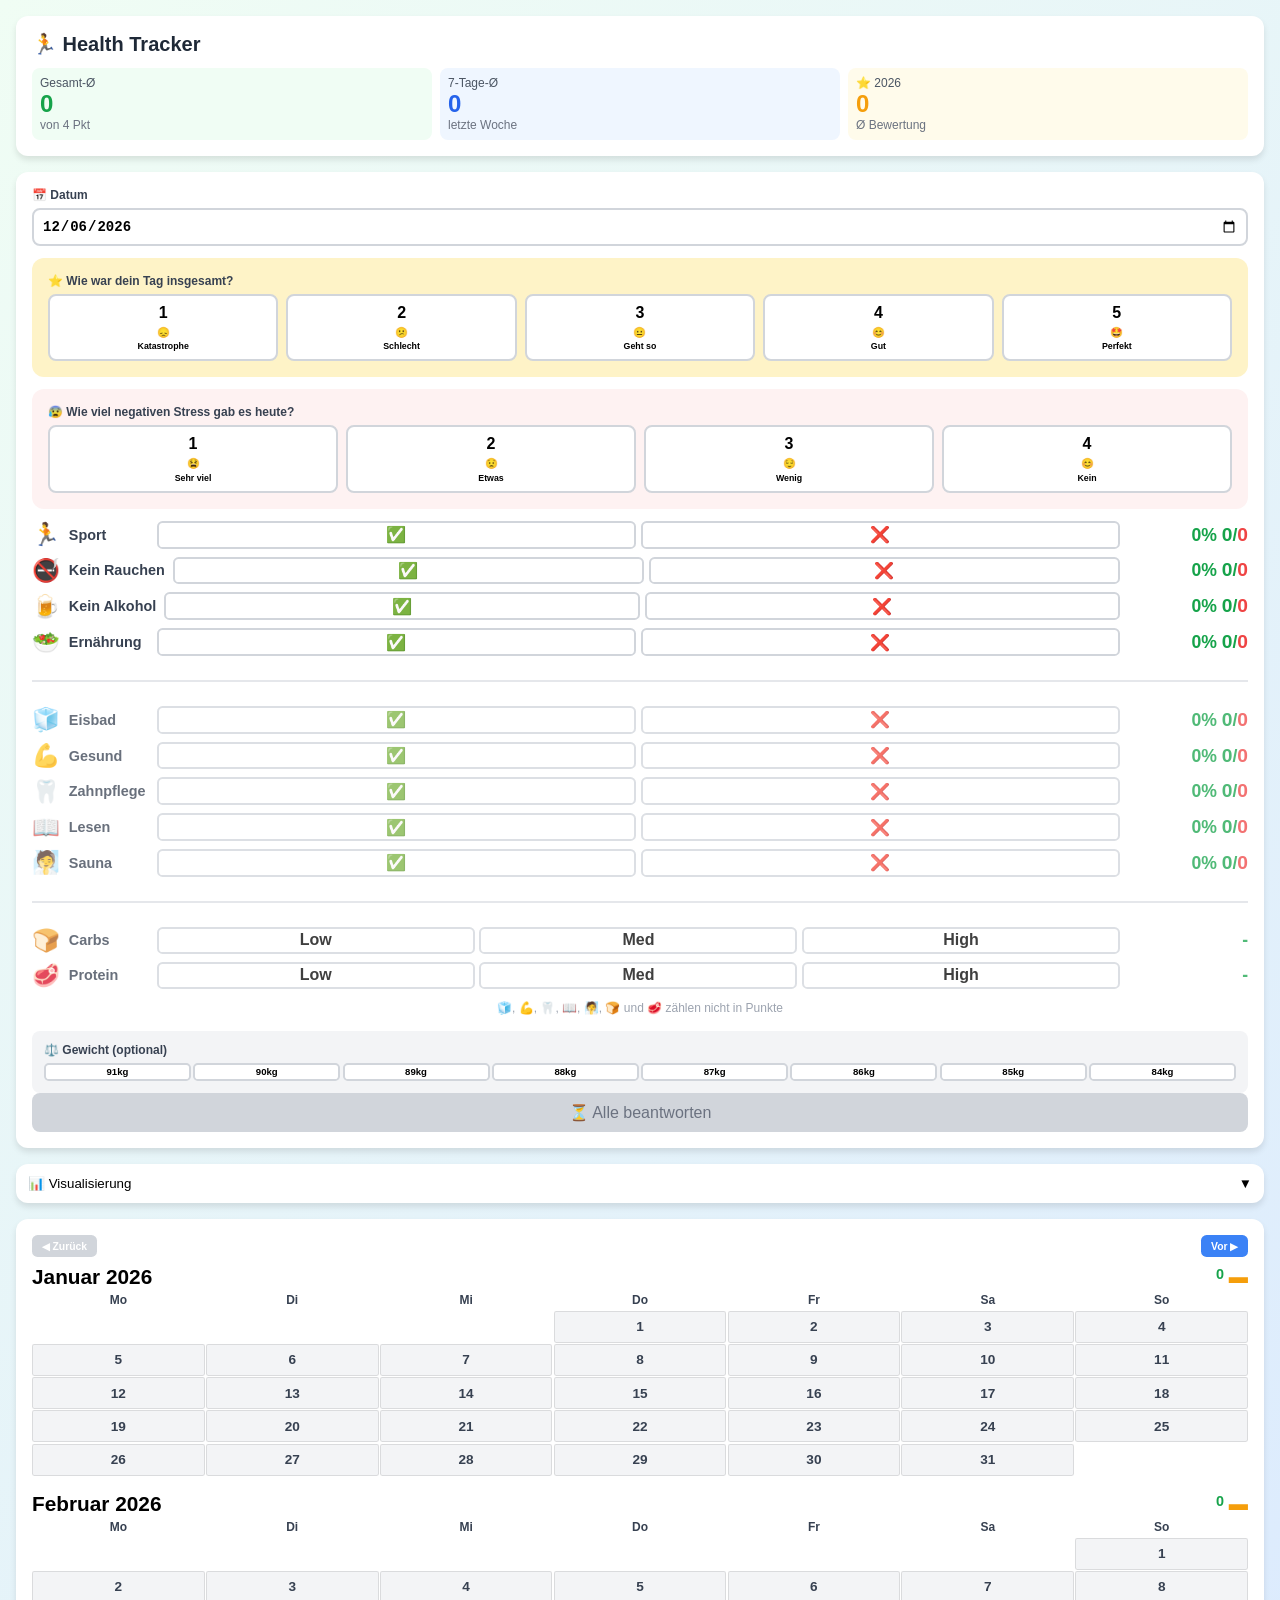
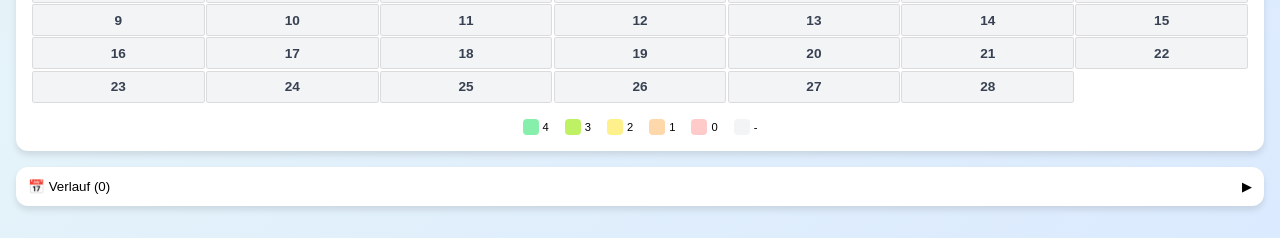
==== commit 44f22e7d: "Change 'Hello World' to 'Goodbye World'" ====
--- a/index.html
+++ b/index.html
@@ -1,5 +1,4 @@
 <!DOCTYPE html>
-
 <html lang="de">
 <head>
     <meta charset="UTF-8">
@@ -50,8 +49,9 @@
         .sport-activity { display: flex; align-items: center; gap: 0.5rem; margin-bottom: 0.4rem; padding: 0.3rem; background: white; border-radius: 0.35rem; border: 2px solid #e5e7eb; }
         .sport-checkbox { width: 1.2rem; height: 1.2rem; cursor: pointer; }
         .sport-label { flex: 1; font-weight: 600; font-size: 0.85rem; }
-        .sport-time-input { width: 4rem; text-align: center; font-size: 1.1rem; font-weight: 700; padding: 0.3rem; border: 2px solid #d1d5db; border-radius: 0.35rem; cursor: pointer; background: white; }
-        .sport-time-input:disabled { background: #f3f4f6; color: #9ca3af; cursor: not-allowed; }
+        .sport-time-input { width: 4.5rem; text-align: center; font-size: 1.1rem; font-weight: 700; padding: 0.4rem; border: 2px solid #3b82f6; border-radius: 0.35rem; background: white; }
+        .sport-time-input:disabled { background: #f3f4f6; color: #9ca3af; cursor: not-allowed; border-color: #d1d5db; }
+        .sport-time-input:focus { outline: none; border-color: #2563eb; box-shadow: 0 0 0 3px rgba(37, 99, 235, 0.1); }
         .sport-time-unit { font-size: 0.75rem; color: #6b7280; font-weight: 600; }
         .rating-box { margin: 0.75rem 0; padding: 1rem; border-radius: 0.75rem; }
         .rating-grid { display: grid; grid-template-columns: repeat(5, 1fr); gap: 0.5rem; }
@@ -96,17 +96,6 @@
         .modal-section-title { font-size: 0.85rem; font-weight: 700; margin-bottom: 0.5rem; }
         .modal-items { display: flex; flex-wrap: wrap; gap: 0.5rem; }
         .modal-item { font-size: 0.8rem; }
-        .time-popup-overlay { position: fixed; top: 0; left: 0; right: 0; bottom: 0; background: rgba(0,0,0,0.7); display: flex; align-items: center; justify-content: center; z-index: 2000; }
-        .time-popup { background: white; border-radius: 1.5rem; padding: 1.5rem; width: 90%; max-width: 400px; box-shadow: 0 10px 25px rgba(0,0,0,0.3); }
-        .time-popup-header { text-align: center; margin-bottom: 1.5rem; }
-        .time-popup-title { font-size: 1.2rem; font-weight: bold; color: #1f2937; margin-bottom: 0.5rem; }
-        .time-popup-display { font-size: 4rem; font-weight: 900; color: #16a34a; text-align: center; margin-bottom: 1rem; }
-        .time-popup-grid { display: grid; grid-template-columns: repeat(3, 1fr); gap: 0.5rem; margin-bottom: 1rem; }
-        .time-popup-btn { background: #f3f4f6; border: 2px solid #d1d5db; border-radius: 0.75rem; padding: 1rem; font-size: 1.8rem; font-weight: 700; cursor: pointer; transition: all 0.2s; }
-        .time-popup-btn:active { transform: scale(0.95); background: #e5e7eb; }
-        .time-popup-actions { display: grid; grid-template-columns: 1fr 1fr; gap: 0.5rem; }
-        .time-popup-clear { background: #ef4444; color: white; border: none; border-radius: 0.5rem; padding: 0.75rem; font-size: 1rem; font-weight: 600; cursor: pointer; }
-        .time-popup-save { background: #22c55e; color: white; border: none; border-radius: 0.5rem; padding: 0.75rem; font-size: 1rem; font-weight: 600; cursor: pointer; }
     </style>
 </head>
 <body>
@@ -143,122 +132,166 @@
             showViz: true, 
             vizMonth: 0, 
             vizYear: 2026, 
-            modalEntry: null,
-            timePopup: null
+            modalEntry: null
         };
 
-```
-    const SPORT_TYPES = ['Rudern', 'Laufen', 'Kraftsport', 'Dehnen', 'Wandern', 'Schwimmen'];
-
-    function setRating(v) { appState.formData.dayRating = v; renderApp(); }
-    function setStress(v) { appState.formData.stress = v; renderApp(); }
-    function setSport(v) { 
-        appState.formData.sport = v; 
-        if (!v) appState.formData.sportActivities = {}; 
-        renderApp(); 
-    }
-    function setFormField(f, v) { appState.formData[f] = v; renderApp(); }
-    function setDate(d) { appState.selectedDate = d; loadEntryForDate(); renderApp(); }
-
-    function toggleSportType(type) {
-        if (appState.formData.sportActivities[type] !== undefined) {
-            delete appState.formData.sportActivities[type];
-        } else {
-            appState.formData.sportActivities[type] = 0;
-        }
-        renderApp();
-    }
-
-    function openTimePopup(type) {
-        appState.timePopup = {
-            type: type,
-            value: (appState.formData.sportActivities[type] || 0).toString()
-        };
-        renderApp();
-    }
-
-    function closeTimePopup() {
-        appState.timePopup = null;
-        renderApp();
-    }
-
-    function addDigitToTime(digit) {
-        if (!appState.timePopup) return;
-        let newValue = appState.timePopup.value + digit;
-        if (parseInt(newValue) <= 999) {
-            appState.timePopup.value = parseInt(newValue).toString();
+        const SPORT_TYPES = ['Rudern', 'Laufen', 'Kraftsport', 'Dehnen', 'Wandern', 'Schwimmen'];
+
+        function setRating(v) { appState.formData.dayRating = v; renderApp(); }
+        function setStress(v) { appState.formData.stress = v; renderApp(); }
+        function setSport(v) { 
+            appState.formData.sport = v; 
+            if (!v) appState.formData.sportActivities = {}; 
+            renderApp(); 
+        }
+        function setFormField(f, v) { appState.formData[f] = v; renderApp(); }
+        function setDate(d) { appState.selectedDate = d; loadEntryForDate(); renderApp(); }
+
+        function toggleSportType(type) {
+            if (appState.formData.sportActivities[type] !== undefined) {
+                delete appState.formData.sportActivities[type];
+            } else {
+                appState.formData.sportActivities[type] = 0;
+            }
             renderApp();
         }
-    }
-
-    function clearTime() {
-        if (!appState.timePopup) return;
-        appState.timePopup.value = '0';
-        renderApp();
-    }
-
-    function saveTime() {
-        if (!appState.timePopup) return;
-        const type = appState.timePopup.type;
-        const value = parseInt(appState.timePopup.value) || 0;
-        
-        // Popup ZUERST schließen
-        appState.timePopup = null;
-        
-        // Dann Wert speichern
-        if (value > 0) {
-            appState.formData.sportActivities[type] = value;
-        } else {
-            delete appState.formData.sportActivities[type];
-        }
-        
-        // Erst jetzt rendern
-        renderApp();
-    }
-
-    function loadEntryForDate() {
-        const e = appState.entries.find(e => e.date === appState.selectedDate);
-        if (e) {
-            let sportActs = {};
+
+        function updateSportTime(type, value) {
+            const minutes = parseInt(value) || 0;
+            if (minutes > 0 && minutes <= 999) {
+                appState.formData.sportActivities[type] = minutes;
+            } else if (minutes === 0) {
+                appState.formData.sportActivities[type] = 0;
+            }
+        }
+
+        function loadEntryForDate() {
+            const e = appState.entries.find(e => e.date === appState.selectedDate);
+            if (e) {
+                let sportActs = {};
+                
+                // Neue Format (sportActivities als Object)
+                if (e.sportActivities && typeof e.sportActivities === 'object' && !Array.isArray(e.sportActivities)) {
+                    sportActs = {...e.sportActivities};
+                }
+                // Alte Formate konvertieren
+                else if (e.sportActivities && Array.isArray(e.sportActivities)) {
+                    e.sportActivities.forEach(act => {
+                        if (act.type && act.duration) {
+                            const minutes = parseDuration(act.duration);
+                            if (minutes > 0) sportActs[act.type] = minutes;
+                        }
+                    });
+                }
+                else if (e.sportTypes && Array.isArray(e.sportTypes)) {
+                    const minutes = parseDuration(e.sportDuration || '30min');
+                    e.sportTypes.forEach(type => {
+                        sportActs[type] = minutes;
+                    });
+                }
+                
+                appState.formData = { 
+                    dayRating: e.dayRating||null, 
+                    stress: e.stress||null, 
+                    sport: e.sport, 
+                    sportActivities: sportActs, 
+                    smoking: !e.noSmoking, 
+                    alcohol: !e.noAlcohol, 
+                    food: e.healthyFood, 
+                    iceBath: e.iceBath, 
+                    healthy: e.healthy, 
+                    floss: e.floss||null, 
+                    reading: e.reading||null, 
+                    carbs: e.carbs||null, 
+                    protein: e.protein||null, 
+                    sauna: e.sauna||null, 
+                    weight: e.weight||null 
+                };
+            } else {
+                appState.formData = { 
+                    dayRating: null, 
+                    stress: null, 
+                    sport: null, 
+                    sportActivities: {}, 
+                    smoking: null, 
+                    alcohol: null, 
+                    food: null, 
+                    iceBath: null, 
+                    healthy: null, 
+                    floss: null, 
+                    reading: null, 
+                    carbs: null, 
+                    protein: null, 
+                    sauna: null, 
+                    weight: null 
+                };
+            }
+        }
+
+        function parseDuration(dur) {
+            if (!dur) return 30;
+            const match = dur.match(/(\d+)/);
+            if (!match) return 30;
+            const num = parseInt(match[1]);
+            if (dur.includes('h')) return num * 60;
+            return num;
+        }
+
+        function isFormComplete() {
+            const sportValid = appState.formData.sport === false || 
+                              (appState.formData.sport === true && 
+                               Object.keys(appState.formData.sportActivities).length > 0 &&
+                               Object.values(appState.formData.sportActivities).every(m => m > 0));
             
-            // Neue Format (sportActivities als Object)
-            if (e.sportActivities && typeof e.sportActivities === 'object' && !Array.isArray(e.sportActivities)) {
-                sportActs = {...e.sportActivities};
-            }
-            // Alte Formate konvertieren
-            else if (e.sportActivities && Array.isArray(e.sportActivities)) {
-                e.sportActivities.forEach(act => {
-                    if (act.type && act.duration) {
-                        const minutes = parseDuration(act.duration);
-                        if (minutes > 0) sportActs[act.type] = minutes;
-                    }
-                });
-            }
-            else if (e.sportTypes && Array.isArray(e.sportTypes)) {
-                const minutes = parseDuration(e.sportDuration || '30min');
-                e.sportTypes.forEach(type => {
-                    sportActs[type] = minutes;
-                });
-            }
-            
-            appState.formData = { 
-                dayRating: e.dayRating||null, 
-                stress: e.stress||null, 
-                sport: e.sport, 
-                sportActivities: sportActs, 
-                smoking: !e.noSmoking, 
-                alcohol: !e.noAlcohol, 
-                food: e.healthyFood, 
-                iceBath: e.iceBath, 
-                healthy: e.healthy, 
-                floss: e.floss||null, 
-                reading: e.reading||null, 
-                carbs: e.carbs||null, 
-                protein: e.protein||null, 
-                sauna: e.sauna||null, 
-                weight: e.weight||null 
+            return appState.formData.dayRating !== null && 
+                   appState.formData.stress !== null && 
+                   sportValid && 
+                   appState.formData.smoking !== null && 
+                   appState.formData.alcohol !== null && 
+                   appState.formData.food !== null && 
+                   appState.formData.iceBath !== null && 
+                   appState.formData.healthy !== null && 
+                   appState.formData.floss !== null && 
+                   appState.formData.reading !== null && 
+                   appState.formData.carbs !== null && 
+                   appState.formData.protein !== null && 
+                   appState.formData.sauna !== null;
+        }
+
+        function handleSubmit() {
+            if (!isFormComplete()) return;
+            const dt = appState.selectedDate;
+            const pts = (appState.formData.sport?1:0) + (!appState.formData.smoking?1:0) + (!appState.formData.alcohol?1:0) + (appState.formData.food?1:0);
+            const entry = {
+                date: dt, 
+                dayRating: appState.formData.dayRating, 
+                stress: appState.formData.stress, 
+                sport: appState.formData.sport,
+                sportActivities: appState.formData.sport ? {...appState.formData.sportActivities} : {},
+                noSmoking: !appState.formData.smoking, 
+                noAlcohol: !appState.formData.alcohol, 
+                healthyFood: appState.formData.food,
+                iceBath: appState.formData.iceBath, 
+                healthy: appState.formData.healthy, 
+                floss: appState.formData.floss, 
+                reading: appState.formData.reading,
+                carbs: appState.formData.carbs, 
+                protein: appState.formData.protein, 
+                sauna: appState.formData.sauna, 
+                weight: appState.formData.weight,
+                points: pts, 
+                timestamp: new Date().toISOString()
             };
-        } else {
+            appState.entries = appState.entries.filter(e => e.date !== dt);
+            appState.entries.push(entry);
+            appState.entries.sort((a,b) => new Date(b.date) - new Date(a.date));
+            try {
+                localStorage.setItem('healthEntries', JSON.stringify(appState.entries));
+            } catch (e) {
+                console.error('Fehler beim Speichern:', e);
+                alert('Fehler beim Speichern der Daten. Bitte Browser-Einstellungen prüfen.');
+            }
+            appState.selectedDate = new Date().toISOString().split('T')[0];
             appState.formData = { 
                 dayRating: null, 
                 stress: null, 
@@ -276,327 +309,198 @@
                 sauna: null, 
                 weight: null 
             };
-        }
-    }
-
-    function parseDuration(dur) {
-        if (!dur) return 30;
-        const match = dur.match(/(\d+)/);
-        if (!match) return 30;
-        const num = parseInt(match[1]);
-        if (dur.includes('h')) return num * 60;
-        return num;
-    }
-
-    function isFormComplete() {
-        const sportValid = appState.formData.sport === false || 
-                          (appState.formData.sport === true && 
-                           Object.keys(appState.formData.sportActivities).length > 0 &&
-                           Object.values(appState.formData.sportActivities).every(m => m > 0));
-        
-        return appState.formData.dayRating !== null && 
-               appState.formData.stress !== null && 
-               sportValid && 
-               appState.formData.smoking !== null && 
-               appState.formData.alcohol !== null && 
-               appState.formData.food !== null && 
-               appState.formData.iceBath !== null && 
-               appState.formData.healthy !== null && 
-               appState.formData.floss !== null && 
-               appState.formData.reading !== null && 
-               appState.formData.carbs !== null && 
-               appState.formData.protein !== null && 
-               appState.formData.sauna !== null;
-    }
-
-    function handleSubmit() {
-        if (!isFormComplete()) return;
-        const dt = appState.selectedDate;
-        const pts = (appState.formData.sport?1:0) + (!appState.formData.smoking?1:0) + (!appState.formData.alcohol?1:0) + (appState.formData.food?1:0);
-        const entry = {
-            date: dt, 
-            dayRating: appState.formData.dayRating, 
-            stress: appState.formData.stress, 
-            sport: appState.formData.sport,
-            sportActivities: appState.formData.sport ? {...appState.formData.sportActivities} : {},
-            noSmoking: !appState.formData.smoking, 
-            noAlcohol: !appState.formData.alcohol, 
-            healthyFood: appState.formData.food,
-            iceBath: appState.formData.iceBath, 
-            healthy: appState.formData.healthy, 
-            floss: appState.formData.floss, 
-            reading: appState.formData.reading,
-            carbs: appState.formData.carbs, 
-            protein: appState.formData.protein, 
-            sauna: appState.formData.sauna, 
-            weight: appState.formData.weight,
-            points: pts, 
-            timestamp: new Date().toISOString()
-        };
-        appState.entries = appState.entries.filter(e => e.date !== dt);
-        appState.entries.push(entry);
-        appState.entries.sort((a,b) => new Date(b.date) - new Date(a.date));
-        try {
-            localStorage.setItem('healthEntries', JSON.stringify(appState.entries));
-        } catch (e) {
-            console.error('Fehler beim Speichern:', e);
-            alert('Fehler beim Speichern der Daten. Bitte Browser-Einstellungen prüfen.');
-        }
-        appState.selectedDate = new Date().toISOString().split('T')[0];
-        appState.formData = { 
-            dayRating: null, 
-            stress: null, 
-            sport: null, 
-            sportActivities: {}, 
-            smoking: null, 
-            alcohol: null, 
-            food: null, 
-            iceBath: null, 
-            healthy: null, 
-            floss: null, 
-            reading: null, 
-            carbs: null, 
-            protein: null, 
-            sauna: null, 
-            weight: null 
-        };
-        renderApp();
-    }
-
-    function exportData() {
-        const csv = ['Datum,Tagesbewertung,Stress,Sport,Sportaktivitäten,Nicht geraucht,Kein Alkohol,Gesund gegessen,Eisbad,Gesund,Zahnpflege,Gelesen,Sauna,Carbs,Protein,Gewicht,Punkte,Zeitstempel',
-            ...appState.entries.map(e => {
-                let sp = '';
-                if (e.sportActivities) {
-                    if (typeof e.sportActivities === 'object' && !Array.isArray(e.sportActivities)) {
-                        // Neues Format
-                        sp = Object.entries(e.sportActivities).map(([type, min]) => `${type}: ${min}min`).join('; ');
-                    } else if (Array.isArray(e.sportActivities)) {
-                        // Altes Array-Format
-                        sp = e.sportActivities.map(a => `${a.type}: ${a.duration}`).join('; ');
+            renderApp();
+        }
+
+        function exportData() {
+            const csv = ['Datum,Tagesbewertung,Stress,Sport,Sportaktivitäten,Nicht geraucht,Kein Alkohol,Gesund gegessen,Eisbad,Gesund,Zahnpflege,Gelesen,Sauna,Carbs,Protein,Gewicht,Punkte,Zeitstempel',
+                ...appState.entries.map(e => {
+                    let sp = '';
+                    if (e.sportActivities) {
+                        if (typeof e.sportActivities === 'object' && !Array.isArray(e.sportActivities)) {
+                            // Neues Format
+                            sp = Object.entries(e.sportActivities).map(([type, min]) => `${type}: ${min}min`).join('; ');
+                        } else if (Array.isArray(e.sportActivities)) {
+                            // Altes Array-Format
+                            sp = e.sportActivities.map(a => `${a.type}: ${a.duration}`).join('; ');
+                        }
+                    } else if (e.sportTypes && Array.isArray(e.sportTypes)) {
+                        // Ganz altes Format
+                        sp = `${e.sportTypes.join(', ')} (${e.sportDuration || 'Gesamt'})`;
                     }
-                } else if (e.sportTypes && Array.isArray(e.sportTypes)) {
-                    // Ganz altes Format
-                    sp = `${e.sportTypes.join(', ')} (${e.sportDuration || 'Gesamt'})`;
+                    return `${e.date},${e.dayRating||''},${e.stress||''},${e.sport?'Ja':'Nein'},"${sp}",${e.noSmoking?'Ja':'Nein'},${e.noAlcohol?'Ja':'Nein'},${e.healthyFood?'Ja':'Nein'},${e.iceBath?'Ja':'Nein'},${e.healthy?'Ja':'Nein'},${e.floss?'Ja':'Nein'},${e.reading?'Ja':'Nein'},${e.sauna?'Ja':'Nein'},${e.carbs||''},${e.protein||''},${e.weight||''},${e.points},${e.timestamp||''}`;
+                })
+            ].join('\n');
+            const a = document.createElement('a');
+            a.href = URL.createObjectURL(new Blob([csv], {type: 'text/csv'}));
+            a.download = `health_${new Date().toISOString().split('T')[0]}.csv`;
+            a.click();
+        }
+
+        function toggleHistory() { appState.showHistory = !appState.showHistory; renderApp(); }
+        function toggleViz() { appState.showViz = !appState.showViz; renderApp(); }
+        function changeVizMonth(d) { appState.vizMonth += d; if (appState.vizMonth < 0) { appState.vizMonth = 11; appState.vizYear--; } else if (appState.vizMonth > 11) { appState.vizMonth = 0; appState.vizYear++; } renderApp(); }
+        function showDayModal(d) { const e = appState.entries.find(e => e.date === d); if (!e) return; appState.modalEntry = e; renderApp(); }
+        function closeModal() { appState.modalEntry = null; const m = document.querySelector('.modal-overlay'); if (m) m.remove(); renderApp(); }
+        function editEntry(d) { appState.selectedDate = d; loadEntryForDate(); window.scrollTo({top:0,behavior:'smooth'}); renderApp(); }
+
+        function formatSportActivities(sportActs) {
+            if (!sportActs) return '';
+            if (typeof sportActs === 'object' && !Array.isArray(sportActs)) {
+                return Object.entries(sportActs).map(([type, min]) => `${type} ${min}min`).join(', ');
+            }
+            if (Array.isArray(sportActs)) {
+                return sportActs.map(a => `${a.type} ${a.duration}`).join(', ');
+            }
+            return '';
+        }
+
+        function renderApp() {
+            try {
+                appState.entries = JSON.parse(localStorage.getItem('healthEntries') || '[]');
+            } catch (e) {
+                console.error('Fehler beim Laden:', e);
+                appState.entries = [];
+            }
+            
+            // Entferne alte Popups bevor neu gerendert wird
+            const oldTimePopup = document.querySelector('.time-popup-overlay');
+            if (oldTimePopup) oldTimePopup.remove();
+            const oldModal = document.querySelector('.modal-overlay');
+            if (oldModal) oldModal.remove();
+            const yr = new Date().getFullYear();
+            const ye = appState.entries.filter(e => new Date(e.date).getFullYear() === yr);
+            const stats = {
+                total: appState.entries.length > 0 ? (appState.entries.reduce((s,e) => s + e.points, 0) / appState.entries.length).toFixed(1) : 0,
+                week: (() => { const l = appState.entries.slice(0,7); return l.length > 0 ? (l.reduce((s,e) => s + e.points, 0) / l.length).toFixed(1) : 0; })(),
+                yearRating: (() => { const y = ye.filter(e => e.dayRating); return y.length > 0 ? (y.reduce((s,e) => s + e.dayRating, 0) / y.length).toFixed(1) : 0; })()
+            };
+
+            const getYS = (f) => { const y = ye.filter(e => e[f] === true).length; const n = ye.filter(e => e[f] === false).length; return {yes: y, no: n, percent: ye.length > 0 ? ((y/ye.length)*100).toFixed(0) : 0}; };
+            const ys = {sport: getYS('sport'), noSmoking: getYS('noSmoking'), noAlcohol: getYS('noAlcohol'), healthyFood: getYS('healthyFood'), iceBath: getYS('iceBath'), healthy: getYS('healthy'), floss: getYS('floss'), reading: getYS('reading'), sauna: getYS('sauna')};
+
+            const getMonthDays = (o) => {
+                let m = appState.vizMonth + o, y = appState.vizYear;
+                if (m < 0) { m = 11; y--; } else if (m > 11) { m = 0; y++; }
+                const days = [];
+                const offset = new Date(y, m, 1).getDay() === 0 ? 6 : new Date(y, m, 1).getDay() - 1;
+                for (let i = 0; i < offset; i++) days.push({empty:true});
+                for (let d = 1; d <= new Date(y, m + 1, 0).getDate(); d++) {
+                    const ds = `${y}-${String(m+1).padStart(2,'0')}-${String(d).padStart(2,'0')}`;
+                    const e = appState.entries.find(e => e.date === ds);
+                    days.push({date: ds, day: d, entry: e, points: e?.points, rating: e?.dayRating});
                 }
-                return `${e.date},${e.dayRating||''},${e.stress||''},${e.sport?'Ja':'Nein'},"${sp}",${e.noSmoking?'Ja':'Nein'},${e.noAlcohol?'Ja':'Nein'},${e.healthyFood?'Ja':'Nein'},${e.iceBath?'Ja':'Nein'},${e.healthy?'Ja':'Nein'},${e.floss?'Ja':'Nein'},${e.reading?'Ja':'Nein'},${e.sauna?'Ja':'Nein'},${e.carbs||''},${e.protein||''},${e.weight||''},${e.points},${e.timestamp||''}`;
-            })
-        ].join('\n');
-        const a = document.createElement('a');
-        a.href = URL.createObjectURL(new Blob([csv], {type: 'text/csv'}));
-        a.download = `health_${new Date().toISOString().split('T')[0]}.csv`;
-        a.click();
-    }
-
-    function toggleHistory() { appState.showHistory = !appState.showHistory; renderApp(); }
-    function toggleViz() { appState.showViz = !appState.showViz; renderApp(); }
-    function changeVizMonth(d) { appState.vizMonth += d; if (appState.vizMonth < 0) { appState.vizMonth = 11; appState.vizYear--; } else if (appState.vizMonth > 11) { appState.vizMonth = 0; appState.vizYear++; } renderApp(); }
-    function showDayModal(d) { const e = appState.entries.find(e => e.date === d); if (!e) return; appState.modalEntry = e; renderApp(); }
-    function closeModal() { appState.modalEntry = null; const m = document.querySelector('.modal-overlay'); if (m) m.remove(); renderApp(); }
-    function editEntry(d) { appState.selectedDate = d; loadEntryForDate(); window.scrollTo({top:0,behavior:'smooth'}); renderApp(); }
-
-    function formatSportActivities(sportActs) {
-        if (!sportActs) return '';
-        if (typeof sportActs === 'object' && !Array.isArray(sportActs)) {
-            return Object.entries(sportActs).map(([type, min]) => `${type} ${min}min`).join(', ');
-        }
-        if (Array.isArray(sportActs)) {
-            return sportActs.map(a => `${a.type} ${a.duration}`).join(', ');
-        }
-        return '';
-    }
-
-    function renderApp() {
-        try {
-            appState.entries = JSON.parse(localStorage.getItem('healthEntries') || '[]');
-        } catch (e) {
-            console.error('Fehler beim Laden:', e);
-            appState.entries = [];
-        }
-        
-        // Entferne alte Popups bevor neu gerendert wird
-        const oldTimePopup = document.querySelector('.time-popup-overlay');
-        if (oldTimePopup) oldTimePopup.remove();
-        const oldModal = document.querySelector('.modal-overlay');
-        if (oldModal) oldModal.remove();
-        const yr = new Date().getFullYear();
-        const ye = appState.entries.filter(e => new Date(e.date).getFullYear() === yr);
-        const stats = {
-            total: appState.entries.length > 0 ? (appState.entries.reduce((s,e) => s + e.points, 0) / appState.entries.length).toFixed(1) : 0,
-            week: (() => { const l = appState.entries.slice(0,7); return l.length > 0 ? (l.reduce((s,e) => s + e.points, 0) / l.length).toFixed(1) : 0; })(),
-            yearRating: (() => { const y = ye.filter(e => e.dayRating); return y.length > 0 ? (y.reduce((s,e) => s + e.dayRating, 0) / y.length).toFixed(1) : 0; })()
-        };
-
-        const getYS = (f) => { const y = ye.filter(e => e[f] === true).length; const n = ye.filter(e => e[f] === false).length; return {yes: y, no: n, percent: ye.length > 0 ? ((y/ye.length)*100).toFixed(0) : 0}; };
-        const ys = {sport: getYS('sport'), noSmoking: getYS('noSmoking'), noAlcohol: getYS('noAlcohol'), healthyFood: getYS('healthyFood'), iceBath: getYS('iceBath'), healthy: getYS('healthy'), floss: getYS('floss'), reading: getYS('reading'), sauna: getYS('sauna')};
-
-        const getMonthDays = (o) => {
-            let m = appState.vizMonth + o, y = appState.vizYear;
-            if (m < 0) { m = 11; y--; } else if (m > 11) { m = 0; y++; }
-            const days = [];
-            const offset = new Date(y, m, 1).getDay() === 0 ? 6 : new Date(y, m, 1).getDay() - 1;
-            for (let i = 0; i < offset; i++) days.push({empty:true});
-            for (let d = 1; d <= new Date(y, m + 1, 0).getDate(); d++) {
-                const ds = `${y}-${String(m+1).padStart(2,'0')}-${String(d).padStart(2,'0')}`;
-                const e = appState.entries.find(e => e.date === ds);
-                days.push({date: ds, day: d, entry: e, points: e?.points, rating: e?.dayRating});
-            }
-            return {days, month: m, year: y};
-        };
-
-        const mn = ['Januar','Februar','März','April','Mai','Juni','Juli','August','September','Oktober','November','Dezember'];
-        const getRE = (r) => ['','😞','😕','😐','😊','🤩'][r]||'';
-        const getSE = (s) => ['','😫','😟','😌','😊'][s]||'';
-        const getDC = (p) => p === null ? '#f3f4f6' : ['#fecaca','#fed7aa','#fef08a','#bef264','#86efac'][p]||'#f3f4f6';
-        const getMS = (md) => { const e = md.days.filter(d=>d.entry).map(d=>d.entry); if (!e.length) return {avg:0,trend:'neutral'}; const avg = (e.reduce((s,e)=>s+e.points,0)/e.length).toFixed(1); const mid = Math.floor(e.length/2); if (!mid) return {avg,trend:'neutral'}; const a1 = e.slice(0,mid).reduce((s,e)=>s+e.points,0)/mid; const a2 = e.slice(mid).reduce((s,e)=>s+e.points,0)/(e.length-mid); const d = a2-a1; return {avg, trend: d>0.3?'up':d<-0.3?'down':'neutral'}; };
-        const getTI = (t) => t==='up'?'▲':t==='down'?'▼':'▬';
-        const getTC = (t) => t==='up'?'#22c55e':t==='down'?'#ef4444':'#f59e0b';
-
-        document.getElementById('app').innerHTML = `
-            <div class="card">
-                <div class="header"><div class="title">🏃 Health Tracker</div></div>
-                <div class="stats">
-                    <div class="stat-box green"><div class="stat-label">Gesamt-Ø</div><div class="stat-value green">${stats.total}</div><div class="stat-sub">von 4 Pkt</div></div>
-                    <div class="stat-box blue"><div class="stat-label">7-Tage-Ø</div><div class="stat-value blue">${stats.week}</div><div class="stat-sub">letzte Woche</div></div>
-                    <div class="stat-box orange"><div class="stat-label">⭐ 2026</div><div class="stat-value orange">${stats.yearRating}</div><div class="stat-sub">Ø Bewertung</div></div>
+                return {days, month: m, year: y};
+            };
+
+            const mn = ['Januar','Februar','März','April','Mai','Juni','Juli','August','September','Oktober','November','Dezember'];
+            const getRE = (r) => ['','😞','😕','😐','😊','🤩'][r]||'';
+            const getSE = (s) => ['','😫','😟','😌','😊'][s]||'';
+            const getDC = (p) => p === null ? '#f3f4f6' : ['#fecaca','#fed7aa','#fef08a','#bef264','#86efac'][p]||'#f3f4f6';
+            const getMS = (md) => { const e = md.days.filter(d=>d.entry).map(d=>d.entry); if (!e.length) return {avg:0,trend:'neutral'}; const avg = (e.reduce((s,e)=>s+e.points,0)/e.length).toFixed(1); const mid = Math.floor(e.length/2); if (!mid) return {avg,trend:'neutral'}; const a1 = e.slice(0,mid).reduce((s,e)=>s+e.points,0)/mid; const a2 = e.slice(mid).reduce((s,e)=>s+e.points,0)/(e.length-mid); const d = a2-a1; return {avg, trend: d>0.3?'up':d<-0.3?'down':'neutral'}; };
+            const getTI = (t) => t==='up'?'▲':t==='down'?'▼':'▬';
+            const getTC = (t) => t==='up'?'#22c55e':t==='down'?'#ef4444':'#f59e0b';
+
+            document.getElementById('app').innerHTML = `
+                <div class="card">
+                    <div class="header"><div class="title">🏃 Health Tracker</div></div>
+                    <div class="stats">
+                        <div class="stat-box green"><div class="stat-label">Gesamt-Ø</div><div class="stat-value green">${stats.total}</div><div class="stat-sub">von 4 Pkt</div></div>
+                        <div class="stat-box blue"><div class="stat-label">7-Tage-Ø</div><div class="stat-value blue">${stats.week}</div><div class="stat-sub">letzte Woche</div></div>
+                        <div class="stat-box orange"><div class="stat-label">⭐ 2026</div><div class="stat-value orange">${stats.yearRating}</div><div class="stat-sub">Ø Bewertung</div></div>
+                    </div>
                 </div>
-            </div>
-
-            <div class="card">
-                <label class="label">📅 Datum</label>
-                <input type="date" class="input-date" value="${appState.selectedDate}" onchange="setDate(this.value)" max="${new Date().toISOString().split('T')[0]}">
-                
-                <div class="rating-box" style="background:#fef3c7">
-                    <label class="label">⭐ Wie war dein Tag insgesamt?</label>
-                    <div class="rating-grid">${[1,2,3,4,5].map(r => `<div onclick="setRating(${r})" class="rating-cell ${appState.formData.dayRating===r?'r'+r:''}"><div class="rating-num">${r}</div><div class="rating-emoji">${getRE(r)}</div><div class="rating-text">${['','Katastrophe','Schlecht','Geht so','Gut','Perfekt'][r]}</div></div>`).join('')}</div>
+
+                <div class="card">
+                    <label class="label">📅 Datum</label>
+                    <input type="date" class="input-date" value="${appState.selectedDate}" onchange="setDate(this.value)" max="${new Date().toISOString().split('T')[0]}">
+                    
+                    <div class="rating-box" style="background:#fef3c7">
+                        <label class="label">⭐ Wie war dein Tag insgesamt?</label>
+                        <div class="rating-grid">${[1,2,3,4,5].map(r => `<div onclick="setRating(${r})" class="rating-cell ${appState.formData.dayRating===r?'r'+r:''}"><div class="rating-num">${r}</div><div class="rating-emoji">${getRE(r)}</div><div class="rating-text">${['','Katastrophe','Schlecht','Geht so','Gut','Perfekt'][r]}</div></div>`).join('')}</div>
+                    </div>
+
+                    <div class="rating-box" style="background:#fef2f2">
+                        <label class="label">😰 Wie viel negativen Stress gab es heute?</label>
+                        <div class="stress-grid">${[1,2,3,4].map(s => `<div onclick="setStress(${s})" class="rating-cell ${appState.formData.stress===s?'r'+[1,2,4,5][s-1]:''}"><div class="rating-num">${s}</div><div class="rating-emoji">${getSE(s)}</div><div class="rating-text">${['','Sehr viel','Etwas','Wenig','Kein'][s]}</div></div>`).join('')}</div>
+                    </div>
+
+                    <div class="questions">
+                        <div class="question-row"><div class="emoji">🏃</div><div class="question-label">Sport</div><div class="buttons"><button onclick="setSport(true)" class="q-btn ${appState.formData.sport===true?'green':''}">✅</button><button onclick="setSport(false)" class="q-btn ${appState.formData.sport===false?'red':''}">❌</button></div><div class="stats-mini">${ys.sport.percent}% <span class="stats-count"><span class="good">${ys.sport.yes}</span>/<span class="bad">${ys.sport.no}</span></span></div></div>
+                        ${appState.formData.sport === true ? `<div class="sport-details">${SPORT_TYPES.map(type => {
+                            const isChecked = appState.formData.sportActivities[type] !== undefined;
+                            const minutes = appState.formData.sportActivities[type] || 0;
+                            return `<div class="sport-activity">
+                                <input type="checkbox" class="sport-checkbox" ${isChecked?'checked':''} onchange="toggleSportType('${type}')">
+                                <span class="sport-label">${type}</span>
+                                <input type="number" class="sport-time-input" value="${minutes}" ${!isChecked?'disabled':''} 
+                                    min="0" max="999" 
+                                    onchange="updateSportTime('${type}', this.value)"
+                                    onblur="updateSportTime('${type}', this.value)">
+                                <span class="sport-time-unit">min</span>
+                            </div>`;
+                        }).join('')}</div>` : ''}
+                        <div class="question-row"><div class="emoji">🚭</div><div class="question-label">Kein Rauchen</div><div class="buttons"><button onclick="setFormField('smoking',false)" class="q-btn ${appState.formData.smoking===false?'green':''}">✅</button><button onclick="setFormField('smoking',true)" class="q-btn ${appState.formData.smoking===true?'red':''}">❌</button></div><div class="stats-mini">${ys.noSmoking.percent}% <span class="stats-count"><span class="good">${ys.noSmoking.yes}</span>/<span class="bad">${ys.noSmoking.no}</span></span></div></div>
+                        <div class="question-row"><div class="emoji">🍺</div><div class="question-label">Kein Alkohol</div><div class="buttons"><button onclick="setFormField('alcohol',false)" class="q-btn ${appState.formData.alcohol===false?'green':''}">✅</button><button onclick="setFormField('alcohol',true)" class="q-btn ${appState.formData.alcohol===true?'red':''}">❌</button></div><div class="stats-mini">${ys.noAlcohol.percent}% <span class="stats-count"><span class="good">${ys.noAlcohol.yes}</span>/<span class="bad">${ys.noAlcohol.no}</span></span></div></div>
+                        <div class="question-row"><div class="emoji">🥗</div><div class="question-label">Ernährung</div><div class="buttons"><button onclick="setFormField('food',true)" class="q-btn ${appState.formData.food===true?'green':''}">✅</button><button onclick="setFormField('food',false)" class="q-btn ${appState.formData.food===false?'red':''}">❌</button></div><div class="stats-mini">${ys.healthyFood.percent}% <span class="stats-count"><span class="good">${ys.healthyFood.yes}</span>/<span class="bad">${ys.healthyFood.no}</span></span></div></div>
+                        
+                        <div class="divider"></div>
+                        
+                        <div class="question-row faded"><div class="emoji">🧊</div><div class="question-label">Eisbad</div><div class="buttons"><button onclick="setFormField('iceBath',true)" class="q-btn ${appState.formData.iceBath===true?'green':''}">✅</button><button onclick="setFormField('iceBath',false)" class="q-btn ${appState.formData.iceBath===false?'red':''}">❌</button></div><div class="stats-mini">${ys.iceBath.percent}% <span class="stats-count"><span class="good">${ys.iceBath.yes}</span>/<span class="bad">${ys.iceBath.no}</span></span></div></div>
+                        <div class="question-row faded"><div class="emoji">💪</div><div class="question-label">Gesund</div><div class="buttons"><button onclick="setFormField('healthy',true)" class="q-btn ${appState.formData.healthy===true?'green':''}">✅</button><button onclick="setFormField('healthy',false)" class="q-btn ${appState.formData.healthy===false?'red':''}">❌</button></div><div class="stats-mini">${ys.healthy.percent}% <span class="stats-count"><span class="good">${ys.healthy.yes}</span>/<span class="bad">${ys.healthy.no}</span></span></div></div>
+                        <div class="question-row faded"><div class="emoji">🦷</div><div class="question-label">Zahnpflege</div><div class="buttons"><button onclick="setFormField('floss',true)" class="q-btn ${appState.formData.floss===true?'green':''}">✅</button><button onclick="setFormField('floss',false)" class="q-btn ${appState.formData.floss===false?'red':''}">❌</button></div><div class="stats-mini">${ys.floss.percent}% <span class="stats-count"><span class="good">${ys.floss.yes}</span>/<span class="bad">${ys.floss.no}</span></span></div></div>
+                        <div class="question-row faded"><div class="emoji">📖</div><div class="question-label">Lesen</div><div class="buttons"><button onclick="setFormField('reading',true)" class="q-btn ${appState.formData.reading===true?'green':''}">✅</button><button onclick="setFormField('reading',false)" class="q-btn ${appState.formData.reading===false?'red':''}">❌</button></div><div class="stats-mini">${ys.reading.percent}% <span class="stats-count"><span class="good">${ys.reading.yes}</span>/<span class="bad">${ys.reading.no}</span></span></div></div>
+                        <div class="question-row faded"><div class="emoji">🧖</div><div class="question-label">Sauna</div><div class="buttons"><button onclick="setFormField('sauna',true)" class="q-btn ${appState.formData.sauna===true?'green':''}">✅</button><button onclick="setFormField('sauna',false)" class="q-btn ${appState.formData.sauna===false?'red':''}">❌</button></div><div class="stats-mini">${ys.sauna.percent}% <span class="stats-count"><span class="good">${ys.sauna.yes}</span>/<span class="bad">${ys.sauna.no}</span></span></div></div>
+                        
+                        <div class="divider"></div>
+                        
+                        <div class="question-row faded"><div class="emoji">🍞</div><div class="question-label">Carbs</div><div class="buttons"><button onclick="setFormField('carbs','low')" class="q-btn ${appState.formData.carbs==='low'?'low':''}">Low</button><button onclick="setFormField('carbs','medium')" class="q-btn ${appState.formData.carbs==='medium'?'medium':''}">Med</button><button onclick="setFormField('carbs','high')" class="q-btn ${appState.formData.carbs==='high'?'high':''}">High</button></div><div class="stats-mini">-</div></div>
+                        <div class="question-row faded"><div class="emoji">🥩</div><div class="question-label">Protein</div><div class="buttons"><button onclick="setFormField('protein','low')" class="q-btn ${appState.formData.protein==='low'?'prot-low':''}">Low</button><button onclick="setFormField('protein','medium')" class="q-btn ${appState.formData.protein==='medium'?'prot-med':''}">Med</button><button onclick="setFormField('protein','high')" class="q-btn ${appState.formData.protein==='high'?'prot-high':''}">High</button></div><div class="stats-mini">-</div></div>
+                        
+                        <div class="hint">🧊, 💪, 🦷, 📖, 🧖, 🍞 und 🥩 zählen nicht in Punkte</div>
+                    </div>
+
+                    <div style="margin-top:1rem;padding:0.75rem;background:#f3f4f6;border-radius:0.5rem">
+                        <label class="label">⚖️ Gewicht (optional)</label>
+                        <div class="weight-grid">${[91,90,89,88,87,86,85,84].map(w => `<button onclick="setFormField('weight',${w})" class="weight-btn ${appState.formData.weight===w?'selected':''}">${w}kg</button>`).join('')}</div>
+                    </div>
+
+                    <button onclick="handleSubmit()" ${isFormComplete()?'':'disabled'} class="${isFormComplete()?'btn-green':'btn-gray'}">${isFormComplete()?'✅ Eintragen':'⏳ Alle beantworten'}</button>
                 </div>
 
-                <div class="rating-box" style="background:#fef2f2">
-                    <label class="label">😰 Wie viel negativen Stress gab es heute?</label>
-                    <div class="stress-grid">${[1,2,3,4].map(s => `<div onclick="setStress(${s})" class="rating-cell ${appState.formData.stress===s?'r'+[1,2,4,5][s-1]:''}"><div class="rating-num">${s}</div><div class="rating-emoji">${getSE(s)}</div><div class="rating-text">${['','Sehr viel','Etwas','Wenig','Kein'][s]}</div></div>`).join('')}</div>
-                </div>
-
-                <div class="questions">
-                    <div class="question-row"><div class="emoji">🏃</div><div class="question-label">Sport</div><div class="buttons"><button onclick="setSport(true)" class="q-btn ${appState.formData.sport===true?'green':''}">✅</button><button onclick="setSport(false)" class="q-btn ${appState.formData.sport===false?'red':''}">❌</button></div><div class="stats-mini">${ys.sport.percent}% <span class="stats-count"><span class="good">${ys.sport.yes}</span>/<span class="bad">${ys.sport.no}</span></span></div></div>
-                    ${appState.formData.sport === true ? `<div class="sport-details">${SPORT_TYPES.map(type => {
-                        const isChecked = appState.formData.sportActivities[type] !== undefined;
-                        const minutes = appState.formData.sportActivities[type] || 0;
-                        return `<div class="sport-activity">
-                            <input type="checkbox" class="sport-checkbox" ${isChecked?'checked':''} onchange="toggleSportType('${type}')">
-                            <span class="sport-label">${type}</span>
-                            <input type="text" class="sport-time-input" value="${minutes}" ${!isChecked?'disabled':''} onclick="${isChecked?`openTimePopup('${type}')`:''}" readonly>
-                            <span class="sport-time-unit">min</span>
-                        </div>`;
-                    }).join('')}</div>` : ''}
-                    <div class="question-row"><div class="emoji">🚭</div><div class="question-label">Kein Rauchen</div><div class="buttons"><button onclick="setFormField('smoking',false)" class="q-btn ${appState.formData.smoking===false?'green':''}">✅</button><button onclick="setFormField('smoking',true)" class="q-btn ${appState.formData.smoking===true?'red':''}">❌</button></div><div class="stats-mini">${ys.noSmoking.percent}% <span class="stats-count"><span class="good">${ys.noSmoking.yes}</span>/<span class="bad">${ys.noSmoking.no}</span></span></div></div>
-                    <div class="question-row"><div class="emoji">🍺</div><div class="question-label">Kein Alkohol</div><div class="buttons"><button onclick="setFormField('alcohol',false)" class="q-btn ${appState.formData.alcohol===false?'green':''}">✅</button><button onclick="setFormField('alcohol',true)" class="q-btn ${appState.formData.alcohol===true?'red':''}">❌</button></div><div class="stats-mini">${ys.noAlcohol.percent}% <span class="stats-count"><span class="good">${ys.noAlcohol.yes}</span>/<span class="bad">${ys.noAlcohol.no}</span></span></div></div>
-                    <div class="question-row"><div class="emoji">🥗</div><div class="question-label">Ernährung</div><div class="buttons"><button onclick="setFormField('food',true)" class="q-btn ${appState.formData.food===true?'green':''}">✅</button><button onclick="setFormField('food',false)" class="q-btn ${appState.formData.food===false?'red':''}">❌</button></div><div class="stats-mini">${ys.healthyFood.percent}% <span class="stats-count"><span class="good">${ys.healthyFood.yes}</span>/<span class="bad">${ys.healthyFood.no}</span></span></div></div>
-                    
-                    <div class="divider"></div>
-                    
-                    <div class="question-row faded"><div class="emoji">🧊</div><div class="question-label">Eisbad</div><div class="buttons"><button onclick="setFormField('iceBath',true)" class="q-btn ${appState.formData.iceBath===true?'green':''}">✅</button><button onclick="setFormField('iceBath',false)" class="q-btn ${appState.formData.iceBath===false?'red':''}">❌</button></div><div class="stats-mini">${ys.iceBath.percent}% <span class="stats-count"><span class="good">${ys.iceBath.yes}</span>/<span class="bad">${ys.iceBath.no}</span></span></div></div>
-                    <div class="question-row faded"><div class="emoji">💪</div><div class="question-label">Gesund</div><div class="buttons"><button onclick="setFormField('healthy',true)" class="q-btn ${appState.formData.healthy===true?'green':''}">✅</button><button onclick="setFormField('healthy',false)" class="q-btn ${appState.formData.healthy===false?'red':''}">❌</button></div><div class="stats-mini">${ys.healthy.percent}% <span class="stats-count"><span class="good">${ys.healthy.yes}</span>/<span class="bad">${ys.healthy.no}</span></span></div></div>
-                    <div class="question-row faded"><div class="emoji">🦷</div><div class="question-label">Zahnpflege</div><div class="buttons"><button onclick="setFormField('floss',true)" class="q-btn ${appState.formData.floss===true?'green':''}">✅</button><button onclick="setFormField('floss',false)" class="q-btn ${appState.formData.floss===false?'red':''}">❌</button></div><div class="stats-mini">${ys.floss.percent}% <span class="stats-count"><span class="good">${ys.floss.yes}</span>/<span class="bad">${ys.floss.no}</span></span></div></div>
-                    <div class="question-row faded"><div class="emoji">📖</div><div class="question-label">Lesen</div><div class="buttons"><button onclick="setFormField('reading',true)" class="q-btn ${appState.formData.reading===true?'green':''}">✅</button><button onclick="setFormField('reading',false)" class="q-btn ${appState.formData.reading===false?'red':''}">❌</button></div><div class="stats-mini">${ys.reading.percent}% <span class="stats-count"><span class="good">${ys.reading.yes}</span>/<span class="bad">${ys.reading.no}</span></span></div></div>
-                    <div class="question-row faded"><div class="emoji">🧖</div><div class="question-label">Sauna</div><div class="buttons"><button onclick="setFormField('sauna',true)" class="q-btn ${appState.formData.sauna===true?'green':''}">✅</button><button onclick="setFormField('sauna',false)" class="q-btn ${appState.formData.sauna===false?'red':''}">❌</button></div><div class="stats-mini">${ys.sauna.percent}% <span class="stats-count"><span class="good">${ys.sauna.yes}</span>/<span class="bad">${ys.sauna.no}</span></span></div></div>
-                    
-                    <div class="divider"></div>
-                    
-                    <div class="question-row faded"><div class="emoji">🍞</div><div class="question-label">Carbs</div><div class="buttons"><button onclick="setFormField('carbs','low')" class="q-btn ${appState.formData.carbs==='low'?'low':''}">Low</button><button onclick="setFormField('carbs','medium')" class="q-btn ${appState.formData.carbs==='medium'?'medium':''}">Med</button><button onclick="setFormField('carbs','high')" class="q-btn ${appState.formData.carbs==='high'?'high':''}">High</button></div><div class="stats-mini">-</div></div>
-                    <div class="question-row faded"><div class="emoji">🥩</div><div class="question-label">Protein</div><div class="buttons"><button onclick="setFormField('protein','low')" class="q-btn ${appState.formData.protein==='low'?'prot-low':''}">Low</button><button onclick="setFormField('protein','medium')" class="q-btn ${appState.formData.protein==='medium'?'prot-med':''}">Med</button><button onclick="setFormField('protein','high')" class="q-btn ${appState.formData.protein==='high'?'prot-high':''}">High</button></div><div class="stats-mini">-</div></div>
-                    
-                    <div class="hint">🧊, 💪, 🦷, 📖, 🧖, 🍞 und 🥩 zählen nicht in Punkte</div>
-                </div>
-
-                <div style="margin-top:1rem;padding:0.75rem;background:#f3f4f6;border-radius:0.5rem">
-                    <label class="label">⚖️ Gewicht (optional)</label>
-                    <div class="weight-grid">${[91,90,89,88,87,86,85,84].map(w => `<button onclick="setFormField('weight',${w})" class="weight-btn ${appState.formData.weight===w?'selected':''}">${w}kg</button>`).join('')}</div>
-                </div>
-
-                <button onclick="handleSubmit()" ${isFormComplete()?'':'disabled'} class="${isFormComplete()?'btn-green':'btn-gray'}">${isFormComplete()?'✅ Eintragen':'⏳ Alle beantworten'}</button>
-            </div>
-
-            <button onclick="toggleViz()" class="btn-toggle"><div>📊 Visualisierung</div><span>${appState.showViz?'▼':'▶'}</span></button>
-            ${appState.showViz ? `<div class="card"><div class="viz-month-nav"><button onclick="changeVizMonth(-1)" class="viz-nav-btn" ${appState.vizYear===2026&&appState.vizMonth===0?'disabled':''}>◀ Zurück</button><div></div><button onclick="changeVizMonth(1)" class="viz-nav-btn" ${appState.vizYear===new Date().getFullYear()&&appState.vizMonth===new Date().getMonth()?'disabled':''}>Vor ▶</button></div>${[-1,0,1].map(o => { const md = getMonthDays(o); if (md.year < 2026) return ''; const st = getMS(md); return `<div class="viz-month-container"><div class="viz-month-title"><div class="viz-month-title-main">${mn[md.month]} ${md.year}</div><div class="viz-month-stats"><span style="color:#16a34a">${st.avg}</span><span style="color:${getTC(st.trend)};font-size:1.2rem">${getTI(st.trend)}</span></div></div><div class="viz-weekdays">${['Mo','Di','Mi','Do','Fr','Sa','So'].map(d => `<div class="viz-weekday">${d}</div>`).join('')}</div><div class="viz-grid">${md.days.map(d => d.empty ? '<div></div>' : `<div class="viz-day" style="background:${getDC(d.points)};color:#374151" onclick="showDayModal('${d.date}')"><div class="viz-day-number">${d.day}</div>${d.rating?`<div class="viz-day-emoji">${getRE(d.rating)}</div>`:''}</div>`).join('')}</div></div>`; }).join('')}<div class="viz-legend">${[{c:'#86efac',t:'4'},{c:'#bef264',t:'3'},{c:'#fef08a',t:'2'},{c:'#fed7aa',t:'1'},{c:'#fecaca',t:'0'},{c:'#f3f4f6',t:'-'}].map(l => `<div class="viz-legend-item"><div class="viz-legend-box" style="background:${l.c}"></div><span>${l.t}</span></div>`).join('')}</div></div>` : ''}
-
-            <button onclick="toggleHistory()" class="btn-toggle"><div>📅 Verlauf (${appState.entries.length})</div><span>${appState.showHistory?'▼':'▶'}</span></button>
-            ${appState.showHistory ? `<div class="card"><div style="display:flex;justify-content:space-between;margin-bottom:0.75rem"><h2 style="font-size:1rem;font-weight:bold">Alle Einträge</h2><button onclick="exportData()" style="color:#3b82f6;font-weight:600;background:none;border:none;cursor:pointer">Export</button></div>${appState.entries.map(e => {
-                const sportText = formatSportActivities(e.sportActivities) || (e.sportTypes ? e.sportTypes.join(', ') : '');
-                return `<div style="border:2px solid #f3f4f6;border-radius:0.5rem;padding:0.625rem;margin-bottom:0.5rem"><div style="display:flex;justify-content:space-between"><div style="font-weight:600;font-size:0.875rem">${new Date(e.date).toLocaleDateString('de-DE',{weekday:'short',day:'2-digit',month:'2-digit'})} ${e.dayRating?`⭐${e.dayRating}`:''} ${e.stress?`😰${e.stress}`:''}</div><div style="display:flex;gap:0.5rem;align-items:center"><div style="font-size:1.25rem;font-weight:bold;color:#16a34a">${e.points}</div><button onclick="editEntry('${e.date}')" style="color:#3b82f6;background:none;border:none;cursor:pointer">✏️</button></div></div><div style="display:flex;gap:0.5rem;font-size:0.75rem;margin-top:0.375rem">${e.sport?'🏃✅':'🏃❌'} ${e.noSmoking?'🚭✅':'🚭❌'} ${e.noAlcohol?'🍺✅':'🍺❌'} ${e.healthyFood?'🥗✅':'🥗❌'} ${e.iceBath?'🧊✅':'🧊❌'} ${e.healthy?'💪✅':'💪❌'} ${e.floss?'🦷✅':'🦷❌'} ${e.reading?'📖✅':'📖❌'} ${e.sauna?'🧖✅':'🧖❌'}</div>${sportText?`<div style="font-size:0.7rem;color:#6b7280;margin-top:0.25rem">🏃 ${sportText}</div>`:''}</div>`;
-            }).join('')}</div>` : ''}
-        `;
-
-        if (appState.modalEntry) {
-            const m = document.createElement('div');
-            m.className = 'modal-overlay';
-            const sportText = formatSportActivities(appState.modalEntry.sportActivities) || (appState.modalEntry.sportTypes ? `${appState.modalEntry.sportTypes.join(', ')} ${appState.modalEntry.sportDuration||''}` : '');
-            m.innerHTML = `<div class="modal-content" onclick="event.stopPropagation()"><div class="modal-header"><div class="modal-title">${new Date(appState.modalEntry.date).toLocaleDateString('de-DE',{weekday:'long',day:'2-digit',month:'long',year:'numeric'})}</div><button class="modal-close" id="closeBtn">✕</button></div><div class="modal-section"><div class="modal-section-title">⭐ Tagesbewertung</div><div style="font-size:2rem">${getRE(appState.modalEntry.dayRating)} ${appState.modalEntry.dayRating||'?'}/5</div></div>${appState.modalEntry.stress?`<div class="modal-section"><div class="modal-section-title">😰 Stress</div><div style="font-size:2rem">${getSE(appState.modalEntry.stress)} ${appState.modalEntry.stress}/4</div></div>`:''}<div class="modal-section"><div class="modal-section-title">💪 Punktefragen (${appState.modalEntry.points}/4)</div><div class="modal-items"><div class="modal-item" style="color:${appState.modalEntry.sport?'#16a34a':'#ef4444'}">🏃 ${appState.modalEntry.sport?'✅':'❌'} Sport ${sportText?`<span style="color:#3b82f6;font-size:0.7rem">(${sportText})</span>`:''}</div><div class="modal-item" style="color:${appState.modalEntry.noSmoking?'#16a34a':'#ef4444'}">🚭 ${appState.modalEntry.noSmoking?'✅':'❌'}</div><div class="modal-item" style="color:${appState.modalEntry.noAlcohol?'#16a34a':'#ef4444'}">🍺 ${appState.modalEntry.noAlcohol?'✅':'❌'}</div><div class="modal-item" style="color:${appState.modalEntry.healthyFood?'#16a34a':'#ef4444'}">🥗 ${appState.modalEntry.healthyFood?'✅':'❌'}</div></div></div><div class="modal-section"><div class="modal-section-title">📋 Zusatz</div><div class="modal-items"><div class="modal-item">🧊 ${appState.modalEntry.iceBath?'✅':'❌'}</div><div class="modal-item">💪 ${appState.modalEntry.healthy?'Gesund':'Krank'}</div><div class="modal-item">🦷 ${appState.modalEntry.floss?'✅':'❌'}</div><div class="modal-item">📖 ${appState.modalEntry.reading?'✅':'❌'}</div><div class="modal-item">🧖 ${appState.modalEntry.sauna?'✅':'❌'}</div><div class="modal-item">🍞 ${appState.modalEntry.carbs||'?'}</div><div class="modal-item" style="color:${appState.modalEntry.protein==='low'?'#ef4444':appState.modalEntry.protein==='medium'?'#f59e0b':appState.modalEntry.protein==='high'?'#22c55e':'#9ca3af'}">🥩 ${appState.modalEntry.protein||'?'}</div>${appState.modalEntry.weight?`<div class="modal-item">⚖️ ${appState.modalEntry.weight}kg</div>`:''}</div></div><button id="editBtn" style="width:100%;background:#3b82f6;color:white;border:none;border-radius:0.5rem;padding:0.75rem;font-weight:600;cursor:pointer">✏️ Bearbeiten</button></div>`;
-            document.body.appendChild(m);
-            m.addEventListener('click', function(e) { if (e.target === m) closeModal(); });
-            document.getElementById('closeBtn').addEventListener('click', function(e) { e.stopPropagation(); closeModal(); });
-            document.getElementById('editBtn').addEventListener('click', function(e) { e.stopPropagation(); const d = appState.modalEntry.date; closeModal(); editEntry(d); });
-        }
-
-        if (appState.timePopup) {
-            const tp = document.createElement('div');
-            tp.className = 'time-popup-overlay';
-            tp.innerHTML = `<div class="time-popup" onclick="event.stopPropagation()">
-                <div class="time-popup-header">
-                    <div class="time-popup-title">⏱️ ${appState.timePopup.type}</div>
-                    <div style="font-size:0.9rem;color:#6b7280">Minuten eingeben (0-999)</div>
-                </div>
-                <div class="time-popup-display">${appState.timePopup.value} min</div>
-                <div class="time-popup-grid">
-                    ${[1,2,3,4,5,6,7,8,9,'C',0,'✓'].map(d => {
-                        if (d === 'C') return '<button class="time-popup-btn clear-btn" style="background:#fef2f2;color:#ef4444">⌫</button>';
-                        if (d === '✓') return '<button class="time-popup-btn save-btn" style="background:#dcfce7;color:#16a34a">✓</button>';
-                        return `<button class="time-popup-btn digit-btn" data-digit="${d}">${d}</button>`;
-                    }).join('')}
-                </div>
-            </div>`;
-            document.body.appendChild(tp);
-            tp.addEventListener('click', function(e) { if (e.target === tp) closeTimePopup(); });
-            
-            // Event Listener für Ziffern
-            tp.querySelectorAll('.digit-btn').forEach(btn => {
-                btn.addEventListener('click', function(e) {
-                    e.stopPropagation();
-                    addDigitToTime(this.getAttribute('data-digit'));
-                });
+                <button onclick="toggleViz()" class="btn-toggle"><div>📊 Visualisierung</div><span>${appState.showViz?'▼':'▶'}</span></button>
+                ${appState.showViz ? `<div class="card"><div class="viz-month-nav"><button onclick="changeVizMonth(-1)" class="viz-nav-btn" ${appState.vizYear===2026&&appState.vizMonth===0?'disabled':''}>◀ Zurück</button><div></div><button onclick="changeVizMonth(1)" class="viz-nav-btn" ${appState.vizYear===new Date().getFullYear()&&appState.vizMonth===new Date().getMonth()?'disabled':''}>Vor ▶</button></div>${[-1,0,1].map(o => { const md = getMonthDays(o); if (md.year < 2026) return ''; const st = getMS(md); return `<div class="viz-month-container"><div class="viz-month-title"><div class="viz-month-title-main">${mn[md.month]} ${md.year}</div><div class="viz-month-stats"><span style="color:#16a34a">${st.avg}</span><span style="color:${getTC(st.trend)};font-size:1.2rem">${getTI(st.trend)}</span></div></div><div class="viz-weekdays">${['Mo','Di','Mi','Do','Fr','Sa','So'].map(d => `<div class="viz-weekday">${d}</div>`).join('')}</div><div class="viz-grid">${md.days.map(d => d.empty ? '<div></div>' : `<div class="viz-day" style="background:${getDC(d.points)};color:#374151" onclick="showDayModal('${d.date}')"><div class="viz-day-number">${d.day}</div>${d.rating?`<div class="viz-day-emoji">${getRE(d.rating)}</div>`:''}</div>`).join('')}</div></div>`; }).join('')}<div class="viz-legend">${[{c:'#86efac',t:'4'},{c:'#bef264',t:'3'},{c:'#fef08a',t:'2'},{c:'#fed7aa',t:'1'},{c:'#fecaca',t:'0'},{c:'#f3f4f6',t:'-'}].map(l => `<div class="viz-legend-item"><div class="viz-legend-box" style="background:${l.c}"></div><span>${l.t}</span></div>`).join('')}</div></div>` : ''}
+
+                <button onclick="toggleHistory()" class="btn-toggle"><div>📅 Verlauf (${appState.entries.length})</div><span>${appState.showHistory?'▼':'▶'}</span></button>
+                ${appState.showHistory ? `<div class="card"><div style="display:flex;justify-content:space-between;margin-bottom:0.75rem"><h2 style="font-size:1rem;font-weight:bold">Alle Einträge</h2><button onclick="exportData()" style="color:#3b82f6;font-weight:600;background:none;border:none;cursor:pointer">Export</button></div>${appState.entries.map(e => {
+                    const sportText = formatSportActivities(e.sportActivities) || (e.sportTypes ? e.sportTypes.join(', ') : '');
+                    return `<div style="border:2px solid #f3f4f6;border-radius:0.5rem;padding:0.625rem;margin-bottom:0.5rem"><div style="display:flex;justify-content:space-between"><div style="font-weight:600;font-size:0.875rem">${new Date(e.date).toLocaleDateString('de-DE',{weekday:'short',day:'2-digit',month:'2-digit'})} ${e.dayRating?`⭐${e.dayRating}`:''} ${e.stress?`😰${e.stress}`:''}</div><div style="display:flex;gap:0.5rem;align-items:center"><div style="font-size:1.25rem;font-weight:bold;color:#16a34a">${e.points}</div><button onclick="editEntry('${e.date}')" style="color:#3b82f6;background:none;border:none;cursor:pointer">✏️</button></div></div><div style="display:flex;gap:0.5rem;font-size:0.75rem;margin-top:0.375rem">${e.sport?'🏃✅':'🏃❌'} ${e.noSmoking?'🚭✅':'🚭❌'} ${e.noAlcohol?'🍺✅':'🍺❌'} ${e.healthyFood?'🥗✅':'🥗❌'} ${e.iceBath?'🧊✅':'🧊❌'} ${e.healthy?'💪✅':'💪❌'} ${e.floss?'🦷✅':'🦷❌'} ${e.reading?'📖✅':'📖❌'} ${e.sauna?'🧖✅':'🧖❌'}</div>${sportText?`<div style="font-size:0.7rem;color:#6b7280;margin-top:0.25rem">🏃 ${sportText}</div>`:''}</div>`;
+                }).join('')}</div>` : ''}
+            `;
+
+            if (appState.modalEntry) {
+                const m = document.createElement('div');
+                m.className = 'modal-overlay';
+                const sportText = formatSportActivities(appState.modalEntry.sportActivities) || (appState.modalEntry.sportTypes ? `${appState.modalEntry.sportTypes.join(', ')} ${appState.modalEntry.sportDuration||''}` : '');
+                m.innerHTML = `<div class="modal-content" onclick="event.stopPropagation()"><div class="modal-header"><div class="modal-title">${new Date(appState.modalEntry.date).toLocaleDateString('de-DE',{weekday:'long',day:'2-digit',month:'long',year:'numeric'})}</div><button class="modal-close" id="closeBtn">✕</button></div><div class="modal-section"><div class="modal-section-title">⭐ Tagesbewertung</div><div style="font-size:2rem">${getRE(appState.modalEntry.dayRating)} ${appState.modalEntry.dayRating||'?'}/5</div></div>${appState.modalEntry.stress?`<div class="modal-section"><div class="modal-section-title">😰 Stress</div><div style="font-size:2rem">${getSE(appState.modalEntry.stress)} ${appState.modalEntry.stress}/4</div></div>`:''}<div class="modal-section"><div class="modal-section-title">💪 Punktefragen (${appState.modalEntry.points}/4)</div><div class="modal-items"><div class="modal-item" style="color:${appState.modalEntry.sport?'#16a34a':'#ef4444'}">🏃 ${appState.modalEntry.sport?'✅':'❌'} Sport ${sportText?`<span style="color:#3b82f6;font-size:0.7rem">(${sportText})</span>`:''}</div><div class="modal-item" style="color:${appState.modalEntry.noSmoking?'#16a34a':'#ef4444'}">🚭 ${appState.modalEntry.noSmoking?'✅':'❌'}</div><div class="modal-item" style="color:${appState.modalEntry.noAlcohol?'#16a34a':'#ef4444'}">🍺 ${appState.modalEntry.noAlcohol?'✅':'❌'}</div><div class="modal-item" style="color:${appState.modalEntry.healthyFood?'#16a34a':'#ef4444'}">🥗 ${appState.modalEntry.healthyFood?'✅':'❌'}</div></div></div><div class="modal-section"><div class="modal-section-title">📋 Zusatz</div><div class="modal-items"><div class="modal-item">🧊 ${appState.modalEntry.iceBath?'✅':'❌'}</div><div class="modal-item">💪 ${appState.modalEntry.healthy?'Gesund':'Krank'}</div><div class="modal-item">🦷 ${appState.modalEntry.floss?'✅':'❌'}</div><div class="modal-item">📖 ${appState.modalEntry.reading?'✅':'❌'}</div><div class="modal-item">🧖 ${appState.modalEntry.sauna?'✅':'❌'}</div><div class="modal-item">🍞 ${appState.modalEntry.carbs||'?'}</div><div class="modal-item" style="color:${appState.modalEntry.protein==='low'?'#ef4444':appState.modalEntry.protein==='medium'?'#f59e0b':appState.modalEntry.protein==='high'?'#22c55e':'#9ca3af'}">🥩 ${appState.modalEntry.protein||'?'}</div>${appState.modalEntry.weight?`<div class="modal-item">⚖️ ${appState.modalEntry.weight}kg</div>`:''}</div></div><button id="editBtn" style="width:100%;background:#3b82f6;color:white;border:none;border-radius:0.5rem;padding:0.75rem;font-weight:600;cursor:pointer">✏️ Bearbeiten</button></div>`;
+                document.body.appendChild(m);
+                m.addEventListener('click', function(e) { if (e.target === m) closeModal(); });
+                document.getElementById('closeBtn').addEventListener('click', function(e) { e.stopPropagation(); closeModal(); });
+                document.getElementById('editBtn').addEventListener('click', function(e) { e.stopPropagation(); const d = appState.modalEntry.date; closeModal(); editEntry(d); });
+            }
+
+        }
+
+        // Sicherstellen, dass DOM vollständig geladen ist
+        if (document.readyState === 'loading') {
+            document.addEventListener('DOMContentLoaded', function() {
+                loadEntryForDate();
+                renderApp();
             });
-            
-            // Event Listener für Clear Button
-            const clearBtn = tp.querySelector('.clear-btn');
-            if (clearBtn) {
-                clearBtn.addEventListener('click', function(e) {
-                    e.stopPropagation();
-                    clearTime();
-                });
-            }
-            
-            // Event Listener für Save Button
-            const saveBtn = tp.querySelector('.save-btn');
-            if (saveBtn) {
-                saveBtn.addEventListener('click', function(e) {
-                    e.stopPropagation();
-                    saveTime();
-                });
-            }
-        }
-    }
-
-    // Sicherstellen, dass DOM vollständig geladen ist
-    if (document.readyState === 'loading') {
-        document.addEventListener('DOMContentLoaded', function() {
+        } else {
             loadEntryForDate();
             renderApp();
-        });
-    } else {
-        loadEntryForDate();
-        renderApp();
-    }
-</script>
-```
-
+        }
+    </script>
 </body>
-</html>+</html>
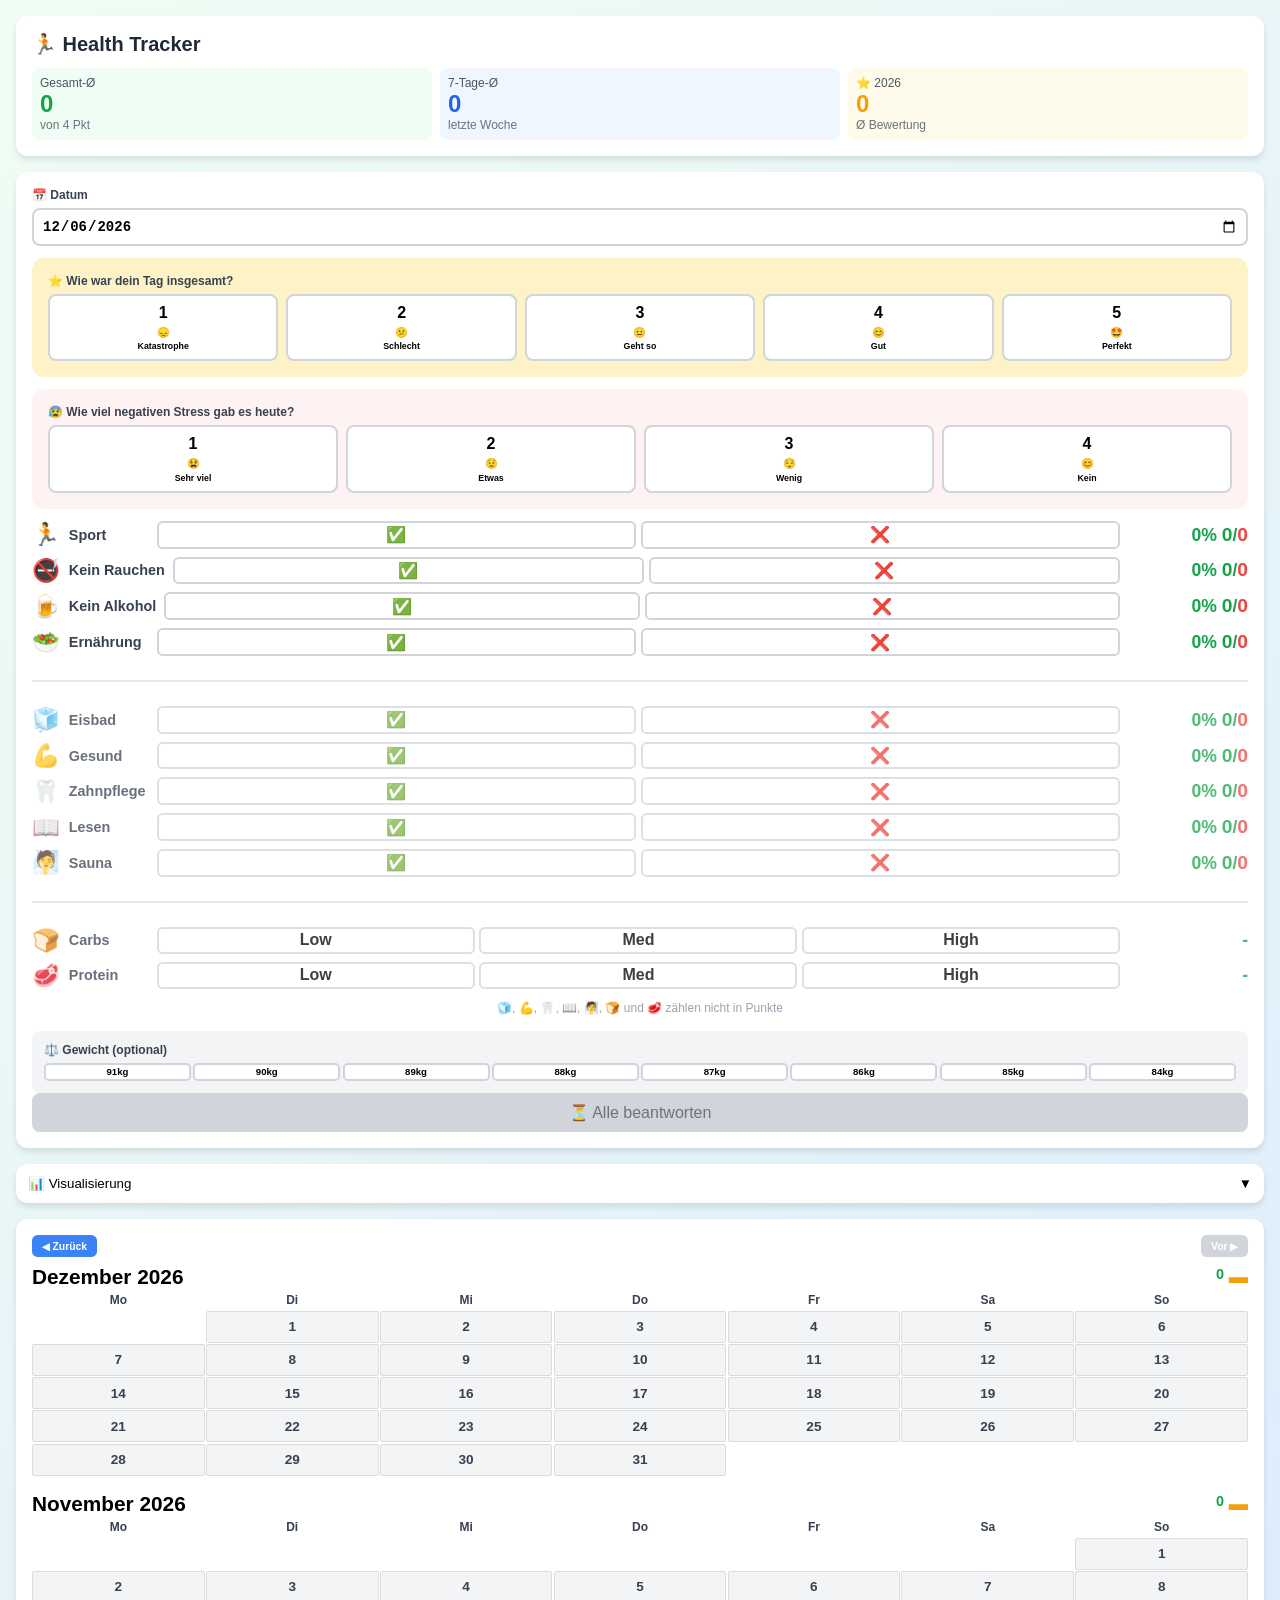
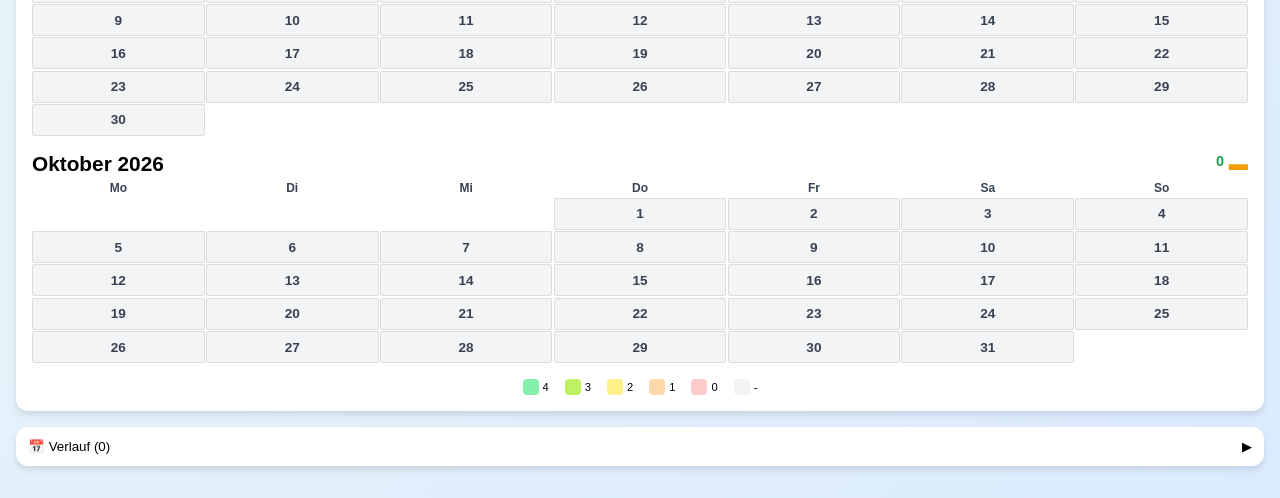
==== commit 1a5be18a: "Update visualization month and year to current date" ====
--- a/index.html
+++ b/index.html
@@ -130,8 +130,8 @@
             },
             showHistory: false, 
             showViz: true, 
-            vizMonth: 0, 
-            vizYear: 2026, 
+            vizMonth: new Date().getMonth(), 
+            vizYear: new Date().getFullYear(), 
             modalEntry: null
         };
 
@@ -469,7 +469,7 @@
                 </div>
 
                 <button onclick="toggleViz()" class="btn-toggle"><div>📊 Visualisierung</div><span>${appState.showViz?'▼':'▶'}</span></button>
-                ${appState.showViz ? `<div class="card"><div class="viz-month-nav"><button onclick="changeVizMonth(-1)" class="viz-nav-btn" ${appState.vizYear===2026&&appState.vizMonth===0?'disabled':''}>◀ Zurück</button><div></div><button onclick="changeVizMonth(1)" class="viz-nav-btn" ${appState.vizYear===new Date().getFullYear()&&appState.vizMonth===new Date().getMonth()?'disabled':''}>Vor ▶</button></div>${[-1,0,1].map(o => { const md = getMonthDays(o); if (md.year < 2026) return ''; const st = getMS(md); return `<div class="viz-month-container"><div class="viz-month-title"><div class="viz-month-title-main">${mn[md.month]} ${md.year}</div><div class="viz-month-stats"><span style="color:#16a34a">${st.avg}</span><span style="color:${getTC(st.trend)};font-size:1.2rem">${getTI(st.trend)}</span></div></div><div class="viz-weekdays">${['Mo','Di','Mi','Do','Fr','Sa','So'].map(d => `<div class="viz-weekday">${d}</div>`).join('')}</div><div class="viz-grid">${md.days.map(d => d.empty ? '<div></div>' : `<div class="viz-day" style="background:${getDC(d.points)};color:#374151" onclick="showDayModal('${d.date}')"><div class="viz-day-number">${d.day}</div>${d.rating?`<div class="viz-day-emoji">${getRE(d.rating)}</div>`:''}</div>`).join('')}</div></div>`; }).join('')}<div class="viz-legend">${[{c:'#86efac',t:'4'},{c:'#bef264',t:'3'},{c:'#fef08a',t:'2'},{c:'#fed7aa',t:'1'},{c:'#fecaca',t:'0'},{c:'#f3f4f6',t:'-'}].map(l => `<div class="viz-legend-item"><div class="viz-legend-box" style="background:${l.c}"></div><span>${l.t}</span></div>`).join('')}</div></div>` : ''}
+                ${appState.showViz ? `<div class="card"><div class="viz-month-nav"><button onclick="changeVizMonth(-1)" class="viz-nav-btn" ${appState.vizYear===2026&&appState.vizMonth===0?'disabled':''}>◀ Zurück</button><div></div><button onclick="changeVizMonth(1)" class="viz-nav-btn" ${appState.vizYear===new Date().getFullYear()&&appState.vizMonth===new Date().getMonth()?'disabled':''}>Vor ▶</button></div>${[0,-1,-2].map(o => { const md = getMonthDays(o); if (md.year < 2026) return ''; const st = getMS(md); return `<div class="viz-month-container"><div class="viz-month-title"><div class="viz-month-title-main">${mn[md.month]} ${md.year}</div><div class="viz-month-stats"><span style="color:#16a34a">${st.avg}</span><span style="color:${getTC(st.trend)};font-size:1.2rem">${getTI(st.trend)}</span></div></div><div class="viz-weekdays">${['Mo','Di','Mi','Do','Fr','Sa','So'].map(d => `<div class="viz-weekday">${d}</div>`).join('')}</div><div class="viz-grid">${md.days.map(d => d.empty ? '<div></div>' : `<div class="viz-day" style="background:${getDC(d.points)};color:#374151" onclick="showDayModal('${d.date}')"><div class="viz-day-number">${d.day}</div>${d.rating?`<div class="viz-day-emoji">${getRE(d.rating)}</div>`:''}</div>`).join('')}</div></div>`; }).join('')}<div class="viz-legend">${[{c:'#86efac',t:'4'},{c:'#bef264',t:'3'},{c:'#fef08a',t:'2'},{c:'#fed7aa',t:'1'},{c:'#fecaca',t:'0'},{c:'#f3f4f6',t:'-'}].map(l => `<div class="viz-legend-item"><div class="viz-legend-box" style="background:${l.c}"></div><span>${l.t}</span></div>`).join('')}</div></div>` : ''}
 
                 <button onclick="toggleHistory()" class="btn-toggle"><div>📅 Verlauf (${appState.entries.length})</div><span>${appState.showHistory?'▼':'▶'}</span></button>
                 ${appState.showHistory ? `<div class="card"><div style="display:flex;justify-content:space-between;margin-bottom:0.75rem"><h2 style="font-size:1rem;font-weight:bold">Alle Einträge</h2><button onclick="exportData()" style="color:#3b82f6;font-weight:600;background:none;border:none;cursor:pointer">Export</button></div>${appState.entries.map(e => {
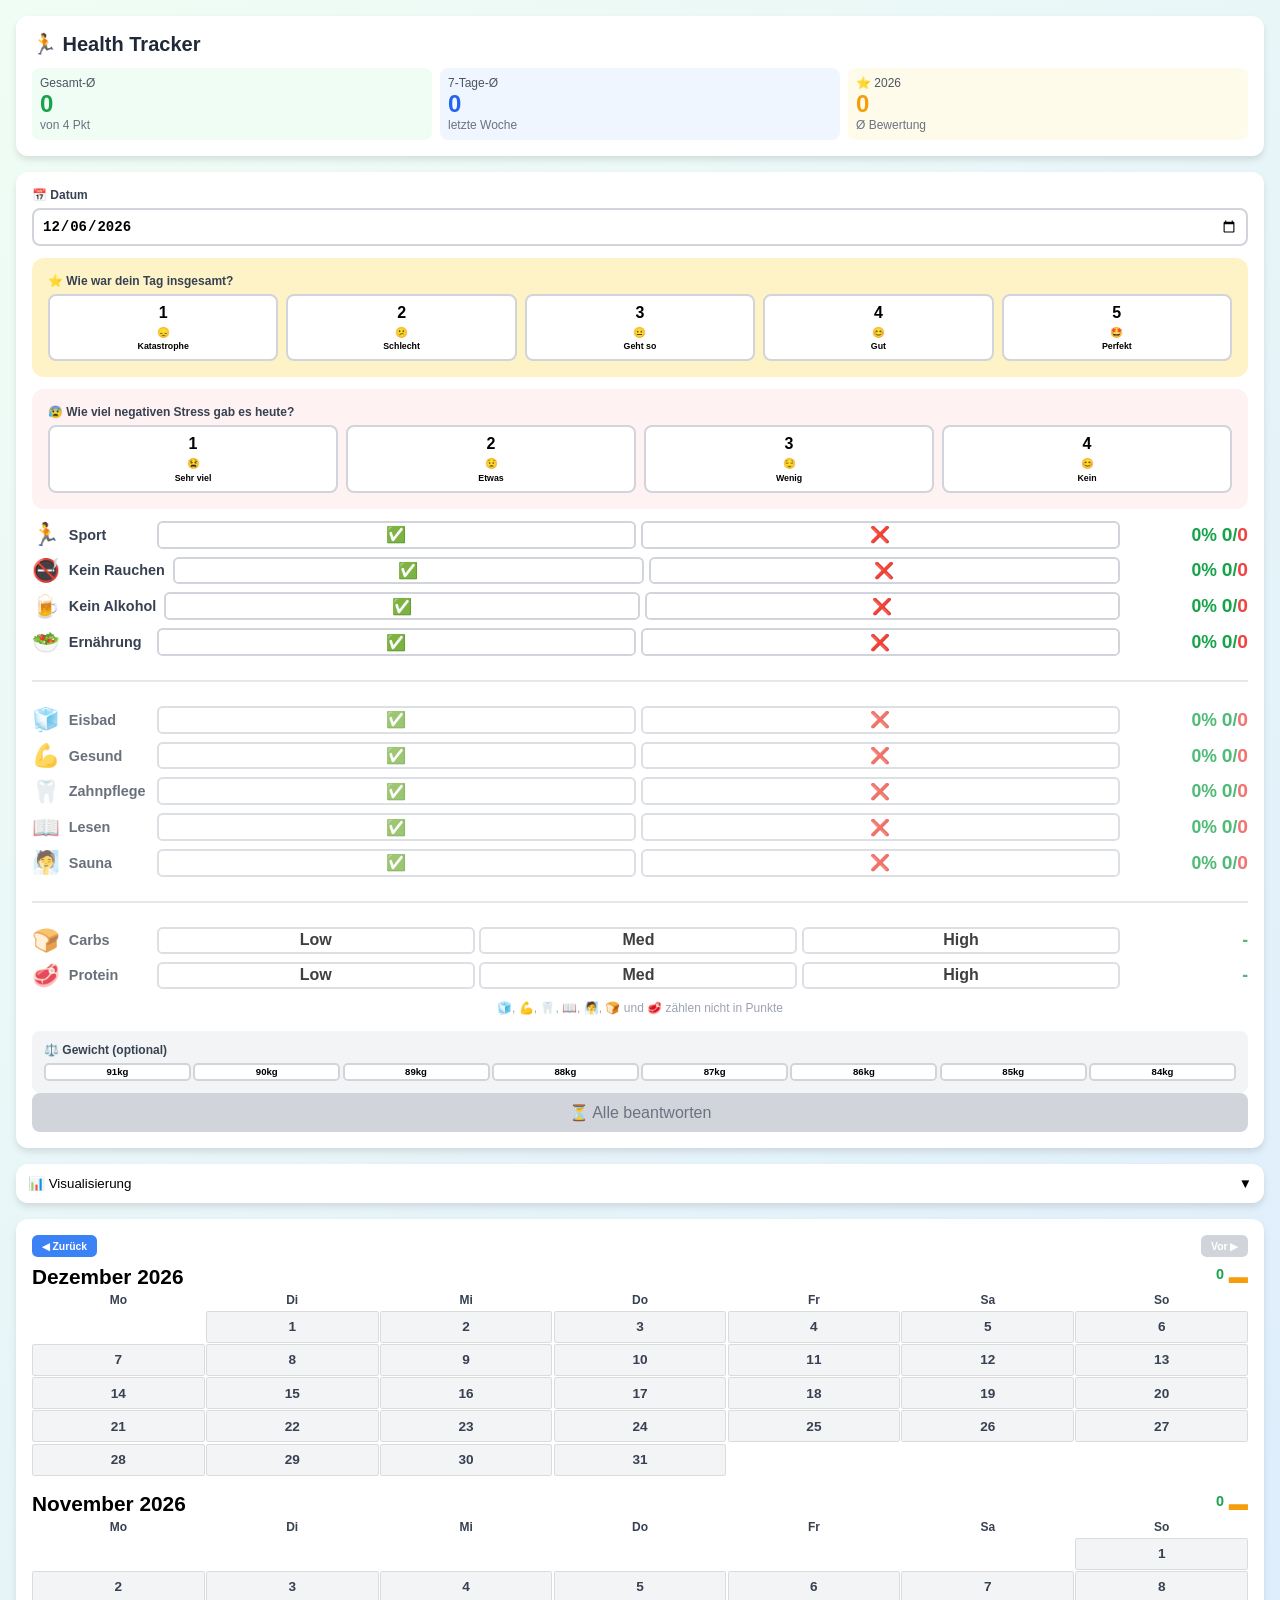
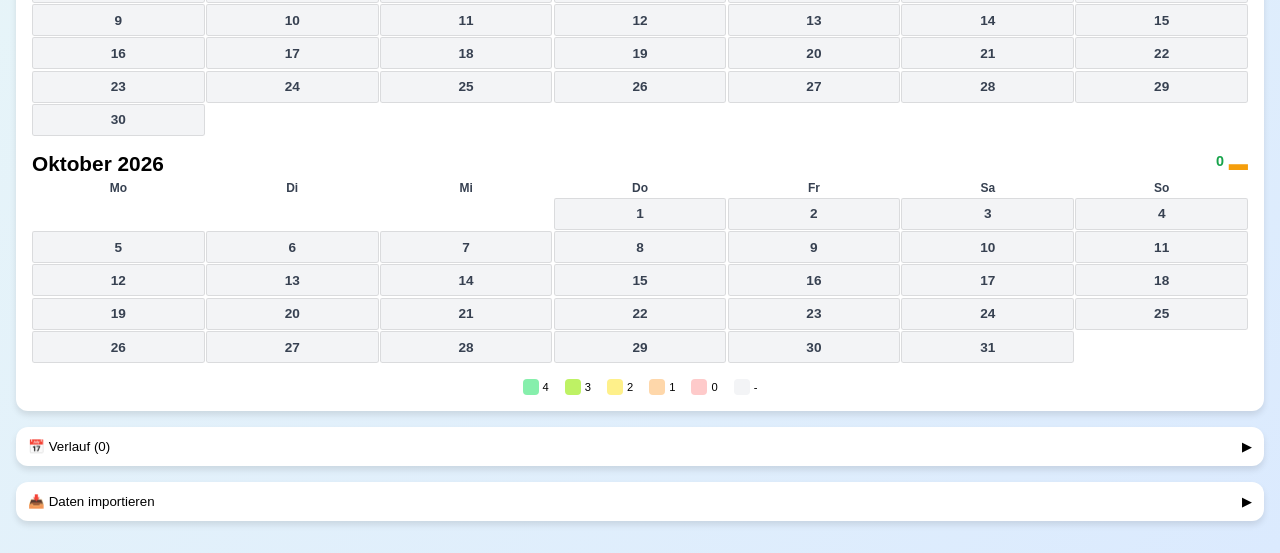
==== commit 9350f287: "Update fmt.Println message from 'Hello' to 'Goodbye'" ====
--- a/index.html
+++ b/index.html
@@ -51,7 +51,7 @@
         .sport-label { flex: 1; font-weight: 600; font-size: 0.85rem; }
         .sport-time-input { width: 4.5rem; text-align: center; font-size: 1.1rem; font-weight: 700; padding: 0.4rem; border: 2px solid #3b82f6; border-radius: 0.35rem; background: white; }
         .sport-time-input:disabled { background: #f3f4f6; color: #9ca3af; cursor: not-allowed; border-color: #d1d5db; }
-        .sport-time-input:focus { outline: none; border-color: #2563eb; box-shadow: 0 0 0 3px rgba(37, 99, 235, 0.1); }
+        .sport-time-input:focus { outline: none; border-color: #2563eb; box-shadow: 0 0 0 3px rgba(37,99,235,0.1); }
         .sport-time-unit { font-size: 0.75rem; color: #6b7280; font-weight: 600; }
         .rating-box { margin: 0.75rem 0; padding: 1rem; border-radius: 0.75rem; }
         .rating-grid { display: grid; grid-template-columns: repeat(5, 1fr); gap: 0.5rem; }
@@ -96,219 +96,76 @@
         .modal-section-title { font-size: 0.85rem; font-weight: 700; margin-bottom: 0.5rem; }
         .modal-items { display: flex; flex-wrap: wrap; gap: 0.5rem; }
         .modal-item { font-size: 0.8rem; }
+        .import-area { border: 2px dashed #d1d5db; border-radius: 0.5rem; padding: 1.5rem; text-align: center; cursor: pointer; transition: border-color 0.2s, background 0.2s; }
+        .import-area:hover, .import-area.drag-over { border-color: #3b82f6; background: #eff6ff; }
+        .import-area-icon { font-size: 2rem; margin-bottom: 0.5rem; }
+        .import-area-text { font-size: 0.9rem; font-weight: 600; color: #374151; }
+        .import-area-sub { font-size: 0.75rem; color: #9ca3af; margin-top: 0.25rem; }
+        .import-preview { background: #f0fdf4; border: 2px solid #22c55e; border-radius: 0.5rem; padding: 0.75rem; margin-top: 0.75rem; }
+        .import-preview-title { font-weight: 700; color: #15803d; font-size: 0.9rem; margin-bottom: 0.25rem; }
+        .import-preview-sub { font-size: 0.8rem; color: #166534; }
+        .import-warning { background: #fef3c7; border: 2px solid #f59e0b; border-radius: 0.5rem; padding: 0.75rem; margin-top: 0.75rem; font-size: 0.8rem; color: #92400e; }
+        .btn-import { background: #3b82f6; color: white; width: 100%; padding: 0.625rem; font-size: 1rem; border: none; border-radius: 0.5rem; cursor: pointer; font-weight: 600; margin-top: 0.75rem; }
+        .import-result { padding: 0.75rem; border-radius: 0.5rem; margin-top: 0.75rem; font-size: 0.85rem; font-weight: 600; }
+        .import-result.success { background: #f0fdf4; color: #15803d; border: 2px solid #22c55e; }
+        .import-result.error { background: #fef2f2; color: #991b1b; border: 2px solid #ef4444; }
     </style>
 </head>
 <body>
     <div id="app"></div>
+    <input type="file" id="csvFileInput" accept=".csv" style="display:none" onchange="handleFileSelected(this)">
     <script>
         let appState = {
-            entries: (() => {
-                try {
-                    return JSON.parse(localStorage.getItem('healthEntries') || '[]');
-                } catch (e) {
-                    console.error('Fehler beim Laden der Daten:', e);
-                    return [];
-                }
-            })(),
+            entries: (() => { try { return JSON.parse(localStorage.getItem('healthEntries') || '[]'); } catch(e) { return []; } })(),
             selectedDate: new Date().toISOString().split('T')[0],
-            formData: { 
-                dayRating: null, 
-                stress: null, 
-                sport: null, 
-                sportActivities: {}, // Format: {type: minutes}
-                smoking: null, 
-                alcohol: null, 
-                food: null, 
-                iceBath: null, 
-                healthy: null, 
-                floss: null, 
-                reading: null, 
-                carbs: null, 
-                protein: null, 
-                sauna: null, 
-                weight: null 
-            },
-            showHistory: false, 
-            showViz: true, 
-            vizMonth: new Date().getMonth(), 
-            vizYear: new Date().getFullYear(), 
-            modalEntry: null
+            formData: { dayRating: null, stress: null, sport: null, sportActivities: {}, smoking: null, alcohol: null, food: null, iceBath: null, healthy: null, floss: null, reading: null, carbs: null, protein: null, sauna: null, weight: null },
+            showHistory: false, showViz: true, showImport: false,
+            vizMonth: new Date().getMonth(), vizYear: new Date().getFullYear(),
+            modalEntry: null,
+            importState: { file: null, parsed: null, resultMsg: null, resultType: null }
         };
 
-        const SPORT_TYPES = ['Rudern', 'Laufen', 'Kraftsport', 'Dehnen', 'Wandern', 'Schwimmen'];
+        const SPORT_TYPES = ['Rudern', 'Laufen', 'Kraftsport', 'Dehnen', 'Wandern', 'Schwimmen', 'Pedal'];
 
         function setRating(v) { appState.formData.dayRating = v; renderApp(); }
         function setStress(v) { appState.formData.stress = v; renderApp(); }
-        function setSport(v) { 
-            appState.formData.sport = v; 
-            if (!v) appState.formData.sportActivities = {}; 
-            renderApp(); 
-        }
+        function setSport(v) { appState.formData.sport = v; if (!v) appState.formData.sportActivities = {}; renderApp(); }
         function setFormField(f, v) { appState.formData[f] = v; renderApp(); }
         function setDate(d) { appState.selectedDate = d; loadEntryForDate(); renderApp(); }
-
-        function toggleSportType(type) {
-            if (appState.formData.sportActivities[type] !== undefined) {
-                delete appState.formData.sportActivities[type];
-            } else {
-                appState.formData.sportActivities[type] = 0;
-            }
-            renderApp();
-        }
-
-        function updateSportTime(type, value) {
-            const minutes = parseInt(value) || 0;
-            if (minutes > 0 && minutes <= 999) {
-                appState.formData.sportActivities[type] = minutes;
-            } else if (minutes === 0) {
-                appState.formData.sportActivities[type] = 0;
-            }
-        }
+        function toggleSportType(type) { if (appState.formData.sportActivities[type] !== undefined) delete appState.formData.sportActivities[type]; else appState.formData.sportActivities[type] = 0; renderApp(); }
+        function updateSportTime(type, value) { const m = parseInt(value)||0; if (m > 0 && m <= 999) appState.formData.sportActivities[type] = m; else if (m === 0) appState.formData.sportActivities[type] = 0; }
 
         function loadEntryForDate() {
             const e = appState.entries.find(e => e.date === appState.selectedDate);
             if (e) {
-                let sportActs = {};
-                
-                // Neue Format (sportActivities als Object)
-                if (e.sportActivities && typeof e.sportActivities === 'object' && !Array.isArray(e.sportActivities)) {
-                    sportActs = {...e.sportActivities};
-                }
-                // Alte Formate konvertieren
-                else if (e.sportActivities && Array.isArray(e.sportActivities)) {
-                    e.sportActivities.forEach(act => {
-                        if (act.type && act.duration) {
-                            const minutes = parseDuration(act.duration);
-                            if (minutes > 0) sportActs[act.type] = minutes;
-                        }
-                    });
-                }
-                else if (e.sportTypes && Array.isArray(e.sportTypes)) {
-                    const minutes = parseDuration(e.sportDuration || '30min');
-                    e.sportTypes.forEach(type => {
-                        sportActs[type] = minutes;
-                    });
-                }
-                
-                appState.formData = { 
-                    dayRating: e.dayRating||null, 
-                    stress: e.stress||null, 
-                    sport: e.sport, 
-                    sportActivities: sportActs, 
-                    smoking: !e.noSmoking, 
-                    alcohol: !e.noAlcohol, 
-                    food: e.healthyFood, 
-                    iceBath: e.iceBath, 
-                    healthy: e.healthy, 
-                    floss: e.floss||null, 
-                    reading: e.reading||null, 
-                    carbs: e.carbs||null, 
-                    protein: e.protein||null, 
-                    sauna: e.sauna||null, 
-                    weight: e.weight||null 
-                };
+                let sa = {};
+                if (e.sportActivities && typeof e.sportActivities === 'object' && !Array.isArray(e.sportActivities)) sa = {...e.sportActivities};
+                else if (e.sportActivities && Array.isArray(e.sportActivities)) e.sportActivities.forEach(a => { if (a.type && a.duration) { const m = pd(a.duration); if (m>0) sa[a.type]=m; } });
+                else if (e.sportTypes) { const m = pd(e.sportDuration||'30min'); e.sportTypes.forEach(t => { sa[t]=m; }); }
+                appState.formData = { dayRating: e.dayRating||null, stress: e.stress||null, sport: e.sport, sportActivities: sa, smoking: !e.noSmoking, alcohol: !e.noAlcohol, food: e.healthyFood, iceBath: e.iceBath, healthy: e.healthy, floss: e.floss||null, reading: e.reading||null, carbs: e.carbs||null, protein: e.protein||null, sauna: e.sauna||null, weight: e.weight||null };
             } else {
-                appState.formData = { 
-                    dayRating: null, 
-                    stress: null, 
-                    sport: null, 
-                    sportActivities: {}, 
-                    smoking: null, 
-                    alcohol: null, 
-                    food: null, 
-                    iceBath: null, 
-                    healthy: null, 
-                    floss: null, 
-                    reading: null, 
-                    carbs: null, 
-                    protein: null, 
-                    sauna: null, 
-                    weight: null 
-                };
+                appState.formData = { dayRating: null, stress: null, sport: null, sportActivities: {}, smoking: null, alcohol: null, food: null, iceBath: null, healthy: null, floss: null, reading: null, carbs: null, protein: null, sauna: null, weight: null };
             }
         }
 
-        function parseDuration(dur) {
-            if (!dur) return 30;
-            const match = dur.match(/(\d+)/);
-            if (!match) return 30;
-            const num = parseInt(match[1]);
-            if (dur.includes('h')) return num * 60;
-            return num;
-        }
+        function pd(dur) { if (!dur) return 30; const m = dur.match(/(\d+)/); if (!m) return 30; const n = parseInt(m[1]); return dur.includes('h') ? n*60 : n; }
 
         function isFormComplete() {
-            const sportValid = appState.formData.sport === false || 
-                              (appState.formData.sport === true && 
-                               Object.keys(appState.formData.sportActivities).length > 0 &&
-                               Object.values(appState.formData.sportActivities).every(m => m > 0));
-            
-            return appState.formData.dayRating !== null && 
-                   appState.formData.stress !== null && 
-                   sportValid && 
-                   appState.formData.smoking !== null && 
-                   appState.formData.alcohol !== null && 
-                   appState.formData.food !== null && 
-                   appState.formData.iceBath !== null && 
-                   appState.formData.healthy !== null && 
-                   appState.formData.floss !== null && 
-                   appState.formData.reading !== null && 
-                   appState.formData.carbs !== null && 
-                   appState.formData.protein !== null && 
-                   appState.formData.sauna !== null;
+            const sv = appState.formData.sport === false || (appState.formData.sport === true && Object.keys(appState.formData.sportActivities).length > 0 && Object.values(appState.formData.sportActivities).every(m => m > 0));
+            return appState.formData.dayRating !== null && appState.formData.stress !== null && sv && appState.formData.smoking !== null && appState.formData.alcohol !== null && appState.formData.food !== null && appState.formData.iceBath !== null && appState.formData.healthy !== null && appState.formData.floss !== null && appState.formData.reading !== null && appState.formData.carbs !== null && appState.formData.protein !== null && appState.formData.sauna !== null;
         }
 
         function handleSubmit() {
             if (!isFormComplete()) return;
             const dt = appState.selectedDate;
             const pts = (appState.formData.sport?1:0) + (!appState.formData.smoking?1:0) + (!appState.formData.alcohol?1:0) + (appState.formData.food?1:0);
-            const entry = {
-                date: dt, 
-                dayRating: appState.formData.dayRating, 
-                stress: appState.formData.stress, 
-                sport: appState.formData.sport,
-                sportActivities: appState.formData.sport ? {...appState.formData.sportActivities} : {},
-                noSmoking: !appState.formData.smoking, 
-                noAlcohol: !appState.formData.alcohol, 
-                healthyFood: appState.formData.food,
-                iceBath: appState.formData.iceBath, 
-                healthy: appState.formData.healthy, 
-                floss: appState.formData.floss, 
-                reading: appState.formData.reading,
-                carbs: appState.formData.carbs, 
-                protein: appState.formData.protein, 
-                sauna: appState.formData.sauna, 
-                weight: appState.formData.weight,
-                points: pts, 
-                timestamp: new Date().toISOString()
-            };
+            const entry = { date: dt, dayRating: appState.formData.dayRating, stress: appState.formData.stress, sport: appState.formData.sport, sportActivities: appState.formData.sport ? {...appState.formData.sportActivities} : {}, noSmoking: !appState.formData.smoking, noAlcohol: !appState.formData.alcohol, healthyFood: appState.formData.food, iceBath: appState.formData.iceBath, healthy: appState.formData.healthy, floss: appState.formData.floss, reading: appState.formData.reading, carbs: appState.formData.carbs, protein: appState.formData.protein, sauna: appState.formData.sauna, weight: appState.formData.weight, points: pts, timestamp: new Date().toISOString() };
             appState.entries = appState.entries.filter(e => e.date !== dt);
             appState.entries.push(entry);
             appState.entries.sort((a,b) => new Date(b.date) - new Date(a.date));
-            try {
-                localStorage.setItem('healthEntries', JSON.stringify(appState.entries));
-            } catch (e) {
-                console.error('Fehler beim Speichern:', e);
-                alert('Fehler beim Speichern der Daten. Bitte Browser-Einstellungen prüfen.');
-            }
+            try { localStorage.setItem('healthEntries', JSON.stringify(appState.entries)); } catch(e) { alert('Fehler beim Speichern.'); }
             appState.selectedDate = new Date().toISOString().split('T')[0];
-            appState.formData = { 
-                dayRating: null, 
-                stress: null, 
-                sport: null, 
-                sportActivities: {}, 
-                smoking: null, 
-                alcohol: null, 
-                food: null, 
-                iceBath: null, 
-                healthy: null, 
-                floss: null, 
-                reading: null, 
-                carbs: null, 
-                protein: null, 
-                sauna: null, 
-                weight: null 
-            };
+            appState.formData = { dayRating: null, stress: null, sport: null, sportActivities: {}, smoking: null, alcohol: null, food: null, iceBath: null, healthy: null, floss: null, reading: null, carbs: null, protein: null, sauna: null, weight: null };
             renderApp();
         }
 
@@ -316,191 +173,210 @@
             const csv = ['Datum,Tagesbewertung,Stress,Sport,Sportaktivitäten,Nicht geraucht,Kein Alkohol,Gesund gegessen,Eisbad,Gesund,Zahnpflege,Gelesen,Sauna,Carbs,Protein,Gewicht,Punkte,Zeitstempel',
                 ...appState.entries.map(e => {
                     let sp = '';
-                    if (e.sportActivities) {
-                        if (typeof e.sportActivities === 'object' && !Array.isArray(e.sportActivities)) {
-                            // Neues Format
-                            sp = Object.entries(e.sportActivities).map(([type, min]) => `${type}: ${min}min`).join('; ');
-                        } else if (Array.isArray(e.sportActivities)) {
-                            // Altes Array-Format
-                            sp = e.sportActivities.map(a => `${a.type}: ${a.duration}`).join('; ');
-                        }
-                    } else if (e.sportTypes && Array.isArray(e.sportTypes)) {
-                        // Ganz altes Format
-                        sp = `${e.sportTypes.join(', ')} (${e.sportDuration || 'Gesamt'})`;
-                    }
+                    if (e.sportActivities && typeof e.sportActivities === 'object' && !Array.isArray(e.sportActivities)) sp = Object.entries(e.sportActivities).map(([t,m]) => `${t}: ${m}min`).join('; ');
+                    else if (e.sportActivities && Array.isArray(e.sportActivities)) sp = e.sportActivities.map(a => `${a.type}: ${a.duration}`).join('; ');
+                    else if (e.sportTypes) sp = `${e.sportTypes.join(', ')} (${e.sportDuration||'Gesamt'})`;
                     return `${e.date},${e.dayRating||''},${e.stress||''},${e.sport?'Ja':'Nein'},"${sp}",${e.noSmoking?'Ja':'Nein'},${e.noAlcohol?'Ja':'Nein'},${e.healthyFood?'Ja':'Nein'},${e.iceBath?'Ja':'Nein'},${e.healthy?'Ja':'Nein'},${e.floss?'Ja':'Nein'},${e.reading?'Ja':'Nein'},${e.sauna?'Ja':'Nein'},${e.carbs||''},${e.protein||''},${e.weight||''},${e.points},${e.timestamp||''}`;
                 })
             ].join('\n');
-            const a = document.createElement('a');
-            a.href = URL.createObjectURL(new Blob([csv], {type: 'text/csv'}));
-            a.download = `health_${new Date().toISOString().split('T')[0]}.csv`;
-            a.click();
-        }
+            const a = document.createElement('a'); a.href = URL.createObjectURL(new Blob([csv], {type:'text/csv'})); a.download = `health_${new Date().toISOString().split('T')[0]}.csv`; a.click();
+        }
+
+        // ===== IMPORT =====
+        function toggleImport() { appState.showImport = !appState.showImport; appState.importState = { file: null, parsed: null, resultMsg: null, resultType: null }; renderApp(); }
+        function openFileDialog() { document.getElementById('csvFileInput').value = ''; document.getElementById('csvFileInput').click(); }
+
+        function readAndParseFile(file) {
+            const reader = new FileReader();
+            reader.onload = function(e) {
+                try { const parsed = parseCSV(e.target.result); appState.importState.file = file.name; appState.importState.parsed = parsed; appState.importState.resultMsg = null; }
+                catch(err) { appState.importState.resultMsg = 'Fehler beim Lesen: ' + err.message; appState.importState.resultType = 'error'; }
+                renderApp();
+            };
+            reader.readAsText(file, 'UTF-8');
+        }
+
+        function handleFileSelected(input) { const f = input.files[0]; if (f) readAndParseFile(f); }
+
+        function handleImportDrop(e) {
+            e.preventDefault();
+            document.getElementById('importDropZone').classList.remove('drag-over');
+            const f = e.dataTransfer.files[0];
+            if (!f || !f.name.endsWith('.csv')) { appState.importState.resultMsg = 'Bitte nur CSV-Dateien importieren.'; appState.importState.resultType = 'error'; renderApp(); return; }
+            readAndParseFile(f);
+        }
+
+        function parseCSV(text) {
+            const lines = text.trim().split('\n');
+            if (lines.length < 2) throw new Error('CSV leer oder nur eine Zeile.');
+            const header = lines[0].split(',').map(h => h.trim().replace(/"/g,''));
+            const entries = [];
+            for (let i = 1; i < lines.length; i++) {
+                const line = lines[i].trim(); if (!line) continue;
+                const cols = []; let cur = '', inQ = false;
+                for (let c = 0; c < line.length; c++) {
+                    if (line[c] === '"') inQ = !inQ;
+                    else if (line[c] === ',' && !inQ) { cols.push(cur); cur = ''; }
+                    else cur += line[c];
+                }
+                cols.push(cur);
+                const row = {}; header.forEach((h,idx) => { row[h] = (cols[idx]||'').trim(); });
+                if (!row['Datum'] || !row['Datum'].match(/^\d{4}-\d{2}-\d{2}$/)) continue;
+                let sa = {};
+                const sas = row['Sportaktivitäten'] || '';
+                if (sas) sas.split(';').forEach(part => { const m = part.trim().match(/^(.+?):\s*(\d+)min$/); if (m) sa[m[1].trim()] = parseInt(m[2]); });
+                const jn = v => v==='Ja'?true:v==='Nein'?false:null;
+                const num = v => (v && !isNaN(v)) ? parseInt(v) : null;
+                const sport=jn(row['Sport']), nos=jn(row['Nicht geraucht']), noa=jn(row['Kein Alkohol']), hf=jn(row['Gesund gegessen']);
+                const pts = (sport?1:0)+(nos?1:0)+(noa?1:0)+(hf?1:0);
+                entries.push({ date: row['Datum'], dayRating: num(row['Tagesbewertung']), stress: num(row['Stress']), sport, sportActivities: sa, noSmoking: nos, noAlcohol: noa, healthyFood: hf, iceBath: jn(row['Eisbad']), healthy: jn(row['Gesund']), floss: jn(row['Zahnpflege']), reading: jn(row['Gelesen']), sauna: jn(row['Sauna']), carbs: row['Carbs']||null, protein: row['Protein']||null, weight: num(row['Gewicht']), points: num(row['Punkte'])!==null?num(row['Punkte']):pts, timestamp: row['Zeitstempel']||new Date().toISOString() });
+            }
+            if (entries.length === 0) throw new Error('Keine gültigen Einträge gefunden.');
+            return entries;
+        }
+
+        function doImport() {
+            if (!appState.importState.parsed || !appState.importState.parsed.length) return;
+            const incoming = appState.importState.parsed;
+            const existing = [...appState.entries];
+            let added = 0, updated = 0;
+            incoming.forEach(n => { const idx = existing.findIndex(e => e.date === n.date); if (idx >= 0) { existing[idx] = n; updated++; } else { existing.push(n); added++; } });
+            existing.sort((a,b) => new Date(b.date) - new Date(a.date));
+            try {
+                localStorage.setItem('healthEntries', JSON.stringify(existing));
+                appState.entries = existing;
+                appState.importState.resultMsg = `Import erfolgreich! ${added} neue Einträge hinzugefügt, ${updated} aktualisiert. Gesamt: ${existing.length} Einträge.`;
+                appState.importState.resultType = 'success';
+                appState.importState.parsed = null; appState.importState.file = null;
+            } catch(e) { appState.importState.resultMsg = 'Fehler beim Speichern: ' + e.message; appState.importState.resultType = 'error'; }
+            renderApp();
+        }
+
+        function renderImportSection() {
+            const { file, parsed, resultMsg, resultType } = appState.importState;
+            const newCount = parsed ? parsed.filter(n => !appState.entries.find(e => e.date === n.date)).length : 0;
+            const updCount = parsed ? parsed.filter(n => appState.entries.find(e => e.date === n.date)).length : 0;
+            return `<div class="card">
+                <div style="margin-bottom:0.75rem"><div style="font-weight:700;font-size:0.95rem;margin-bottom:0.25rem">📥 CSV-Datei importieren</div><div style="font-size:0.8rem;color:#6b7280">Importiere eine zuvor exportierte CSV-Datei. Einträge desselben Datums werden aktualisiert.</div></div>
+                <div class="import-area" id="importDropZone" onclick="openFileDialog()" ondragover="event.preventDefault();this.classList.add('drag-over')" ondragleave="this.classList.remove('drag-over')" ondrop="handleImportDrop(event)">
+                    <div class="import-area-icon">📂</div>
+                    <div class="import-area-text">${file ? '📄 ' + file : 'CSV-Datei auswählen'}</div>
+                    <div class="import-area-sub">${file ? 'Andere Datei wählen' : 'Tippen zum Auswählen · oder Datei hierher ziehen'}</div>
+                </div>
+                ${parsed ? `<div class="import-preview"><div class="import-preview-title">✅ ${parsed.length} Einträge erkannt</div><div class="import-preview-sub">${newCount>0?newCount+' neu':''}${newCount>0&&updCount>0?' · ':''}${updCount>0?updCount+' werden aktualisiert':''}</div></div>${updCount>0?`<div class="import-warning">⚠️ ${updCount} bestehende Einträge werden überschrieben.</div>`:''}<button class="btn-import" onclick="doImport()">📥 Import starten (${parsed.length} Einträge)</button>` : ''}
+                ${resultMsg ? `<div class="import-result ${resultType}">${resultType==='success'?'✅ ':'❌ '}${resultMsg}</div>` : ''}
+            </div>`;
+        }
+        // ===== END IMPORT =====
 
         function toggleHistory() { appState.showHistory = !appState.showHistory; renderApp(); }
         function toggleViz() { appState.showViz = !appState.showViz; renderApp(); }
-        function changeVizMonth(d) { appState.vizMonth += d; if (appState.vizMonth < 0) { appState.vizMonth = 11; appState.vizYear--; } else if (appState.vizMonth > 11) { appState.vizMonth = 0; appState.vizYear++; } renderApp(); }
+        function changeVizMonth(d) { appState.vizMonth += d; if (appState.vizMonth < 0) { appState.vizMonth=11; appState.vizYear--; } else if (appState.vizMonth > 11) { appState.vizMonth=0; appState.vizYear++; } renderApp(); }
         function showDayModal(d) { const e = appState.entries.find(e => e.date === d); if (!e) return; appState.modalEntry = e; renderApp(); }
         function closeModal() { appState.modalEntry = null; const m = document.querySelector('.modal-overlay'); if (m) m.remove(); renderApp(); }
         function editEntry(d) { appState.selectedDate = d; loadEntryForDate(); window.scrollTo({top:0,behavior:'smooth'}); renderApp(); }
 
-        function formatSportActivities(sportActs) {
-            if (!sportActs) return '';
-            if (typeof sportActs === 'object' && !Array.isArray(sportActs)) {
-                return Object.entries(sportActs).map(([type, min]) => `${type} ${min}min`).join(', ');
-            }
-            if (Array.isArray(sportActs)) {
-                return sportActs.map(a => `${a.type} ${a.duration}`).join(', ');
-            }
+        function fsa(sa) {
+            if (!sa) return '';
+            if (typeof sa === 'object' && !Array.isArray(sa)) return Object.entries(sa).map(([t,m]) => `${t} ${m}min`).join(', ');
+            if (Array.isArray(sa)) return sa.map(a => `${a.type} ${a.duration}`).join(', ');
             return '';
         }
 
         function renderApp() {
-            try {
-                appState.entries = JSON.parse(localStorage.getItem('healthEntries') || '[]');
-            } catch (e) {
-                console.error('Fehler beim Laden:', e);
-                appState.entries = [];
-            }
-            
-            // Entferne alte Popups bevor neu gerendert wird
-            const oldTimePopup = document.querySelector('.time-popup-overlay');
-            if (oldTimePopup) oldTimePopup.remove();
-            const oldModal = document.querySelector('.modal-overlay');
-            if (oldModal) oldModal.remove();
+            try { appState.entries = JSON.parse(localStorage.getItem('healthEntries') || '[]'); } catch(e) { appState.entries = []; }
+            const om = document.querySelector('.modal-overlay'); if (om) om.remove();
             const yr = new Date().getFullYear();
             const ye = appState.entries.filter(e => new Date(e.date).getFullYear() === yr);
             const stats = {
-                total: appState.entries.length > 0 ? (appState.entries.reduce((s,e) => s + e.points, 0) / appState.entries.length).toFixed(1) : 0,
-                week: (() => { const l = appState.entries.slice(0,7); return l.length > 0 ? (l.reduce((s,e) => s + e.points, 0) / l.length).toFixed(1) : 0; })(),
-                yearRating: (() => { const y = ye.filter(e => e.dayRating); return y.length > 0 ? (y.reduce((s,e) => s + e.dayRating, 0) / y.length).toFixed(1) : 0; })()
+                total: appState.entries.length > 0 ? (appState.entries.reduce((s,e)=>s+e.points,0)/appState.entries.length).toFixed(1) : 0,
+                week: (()=>{ const l=appState.entries.slice(0,7); return l.length>0?(l.reduce((s,e)=>s+e.points,0)/l.length).toFixed(1):0; })(),
+                yearRating: (()=>{ const y=ye.filter(e=>e.dayRating); return y.length>0?(y.reduce((s,e)=>s+e.dayRating,0)/y.length).toFixed(1):0; })()
             };
-
-            const getYS = (f) => { const y = ye.filter(e => e[f] === true).length; const n = ye.filter(e => e[f] === false).length; return {yes: y, no: n, percent: ye.length > 0 ? ((y/ye.length)*100).toFixed(0) : 0}; };
-            const ys = {sport: getYS('sport'), noSmoking: getYS('noSmoking'), noAlcohol: getYS('noAlcohol'), healthyFood: getYS('healthyFood'), iceBath: getYS('iceBath'), healthy: getYS('healthy'), floss: getYS('floss'), reading: getYS('reading'), sauna: getYS('sauna')};
-
-            const getMonthDays = (o) => {
-                let m = appState.vizMonth + o, y = appState.vizYear;
-                if (m < 0) { m = 11; y--; } else if (m > 11) { m = 0; y++; }
-                const days = [];
-                const offset = new Date(y, m, 1).getDay() === 0 ? 6 : new Date(y, m, 1).getDay() - 1;
-                for (let i = 0; i < offset; i++) days.push({empty:true});
-                for (let d = 1; d <= new Date(y, m + 1, 0).getDate(); d++) {
-                    const ds = `${y}-${String(m+1).padStart(2,'0')}-${String(d).padStart(2,'0')}`;
-                    const e = appState.entries.find(e => e.date === ds);
-                    days.push({date: ds, day: d, entry: e, points: e?.points, rating: e?.dayRating});
+            const getYS = f => { const y=ye.filter(e=>e[f]===true).length; const n=ye.filter(e=>e[f]===false).length; return {yes:y,no:n,percent:ye.length>0?((y/ye.length)*100).toFixed(0):0}; };
+            const ys = {sport:getYS('sport'),noSmoking:getYS('noSmoking'),noAlcohol:getYS('noAlcohol'),healthyFood:getYS('healthyFood'),iceBath:getYS('iceBath'),healthy:getYS('healthy'),floss:getYS('floss'),reading:getYS('reading'),sauna:getYS('sauna')};
+            const gmd = o => {
+                let m=appState.vizMonth+o, y=appState.vizYear;
+                if (m<0){m=11;y--;} else if(m>11){m=0;y++;}
+                const days=[]; const off=new Date(y,m,1).getDay()===0?6:new Date(y,m,1).getDay()-1;
+                for(let i=0;i<off;i++) days.push({empty:true});
+                for(let d=1;d<=new Date(y,m+1,0).getDate();d++){const ds=`${y}-${String(m+1).padStart(2,'0')}-${String(d).padStart(2,'0')}`;const e=appState.entries.find(e=>e.date===ds);days.push({date:ds,day:d,entry:e,points:e?.points,rating:e?.dayRating});}
+                return {days,month:m,year:y};
+            };
+            const mn=['Januar','Februar','März','April','Mai','Juni','Juli','August','September','Oktober','November','Dezember'];
+            const getRE = r => ['','😞','😕','😐','😊','🤩'][r]||'';
+            const getSE = s => ['','😫','😟','😌','😊'][s]||'';
+            const getDC = p => p===null?'#f3f4f6':['#fecaca','#fed7aa','#fef08a','#bef264','#86efac'][p]||'#f3f4f6';
+            const getMS = md => { const e=md.days.filter(d=>d.entry).map(d=>d.entry); if(!e.length) return{avg:0,trend:'neutral'}; const avg=(e.reduce((s,e)=>s+e.points,0)/e.length).toFixed(1); const mid=Math.floor(e.length/2); if(!mid) return{avg,trend:'neutral'}; const a1=e.slice(0,mid).reduce((s,e)=>s+e.points,0)/mid; const a2=e.slice(mid).reduce((s,e)=>s+e.points,0)/(e.length-mid); const d=a2-a1; return{avg,trend:d>0.3?'up':d<-0.3?'down':'neutral'}; };
+            const getTI = t => t==='up'?'▲':t==='down'?'▼':'▬';
+            const getTC = t => t==='up'?'#22c55e':t==='down'?'#ef4444':'#f59e0b';
+
+            document.getElementById('app').innerHTML = `
+<div class="card"><div class="header"><div class="title">🏃 Health Tracker</div></div><div class="stats"><div class="stat-box green"><div class="stat-label">Gesamt-Ø</div><div class="stat-value green">${stats.total}</div><div class="stat-sub">von 4 Pkt</div></div><div class="stat-box blue"><div class="stat-label">7-Tage-Ø</div><div class="stat-value blue">${stats.week}</div><div class="stat-sub">letzte Woche</div></div><div class="stat-box orange"><div class="stat-label">⭐ 2026</div><div class="stat-value orange">${stats.yearRating}</div><div class="stat-sub">Ø Bewertung</div></div></div></div>
+
+<div class="card">
+    <label class="label">📅 Datum</label>
+    <input type="date" class="input-date" value="${appState.selectedDate}" onchange="setDate(this.value)" max="${new Date().toISOString().split('T')[0]}">
+    <div class="rating-box" style="background:#fef3c7"><label class="label">⭐ Wie war dein Tag insgesamt?</label><div class="rating-grid">${[1,2,3,4,5].map(r=>`<div onclick="setRating(${r})" class="rating-cell ${appState.formData.dayRating===r?'r'+r:''}"><div class="rating-num">${r}</div><div class="rating-emoji">${getRE(r)}</div><div class="rating-text">${['','Katastrophe','Schlecht','Geht so','Gut','Perfekt'][r]}</div></div>`).join('')}</div></div>
+    <div class="rating-box" style="background:#fef2f2"><label class="label">😰 Wie viel negativen Stress gab es heute?</label><div class="stress-grid">${[1,2,3,4].map(s=>`<div onclick="setStress(${s})" class="rating-cell ${appState.formData.stress===s?'r'+[1,2,4,5][s-1]:''}"><div class="rating-num">${s}</div><div class="rating-emoji">${getSE(s)}</div><div class="rating-text">${['','Sehr viel','Etwas','Wenig','Kein'][s]}</div></div>`).join('')}</div></div>
+    <div class="questions">
+        <div class="question-row"><div class="emoji">🏃</div><div class="question-label">Sport</div><div class="buttons"><button onclick="setSport(true)" class="q-btn ${appState.formData.sport===true?'green':''}">✅</button><button onclick="setSport(false)" class="q-btn ${appState.formData.sport===false?'red':''}">❌</button></div><div class="stats-mini">${ys.sport.percent}% <span class="stats-count"><span class="good">${ys.sport.yes}</span>/<span class="bad">${ys.sport.no}</span></span></div></div>
+        ${appState.formData.sport===true?`<div class="sport-details">${SPORT_TYPES.map(type=>{const ic=appState.formData.sportActivities[type]!==undefined;const min=appState.formData.sportActivities[type]||0;return`<div class="sport-activity"><input type="checkbox" class="sport-checkbox" ${ic?'checked':''} onchange="toggleSportType('${type}')"><span class="sport-label">${type}</span><input type="number" class="sport-time-input" value="${min>0?min:''}" ${!ic?'disabled':''} min="0" max="999" placeholder="" onchange="updateSportTime('${type}',this.value)" onblur="updateSportTime('${type}',this.value)"><span class="sport-time-unit">min</span></div>`;}).join('')}</div>`:''}
+        <div class="question-row"><div class="emoji">🚭</div><div class="question-label">Kein Rauchen</div><div class="buttons"><button onclick="setFormField('smoking',false)" class="q-btn ${appState.formData.smoking===false?'green':''}">✅</button><button onclick="setFormField('smoking',true)" class="q-btn ${appState.formData.smoking===true?'red':''}">❌</button></div><div class="stats-mini">${ys.noSmoking.percent}% <span class="stats-count"><span class="good">${ys.noSmoking.yes}</span>/<span class="bad">${ys.noSmoking.no}</span></span></div></div>
+        <div class="question-row"><div class="emoji">🍺</div><div class="question-label">Kein Alkohol</div><div class="buttons"><button onclick="setFormField('alcohol',false)" class="q-btn ${appState.formData.alcohol===false?'green':''}">✅</button><button onclick="setFormField('alcohol',true)" class="q-btn ${appState.formData.alcohol===true?'red':''}">❌</button></div><div class="stats-mini">${ys.noAlcohol.percent}% <span class="stats-count"><span class="good">${ys.noAlcohol.yes}</span>/<span class="bad">${ys.noAlcohol.no}</span></span></div></div>
+        <div class="question-row"><div class="emoji">🥗</div><div class="question-label">Ernährung</div><div class="buttons"><button onclick="setFormField('food',true)" class="q-btn ${appState.formData.food===true?'green':''}">✅</button><button onclick="setFormField('food',false)" class="q-btn ${appState.formData.food===false?'red':''}">❌</button></div><div class="stats-mini">${ys.healthyFood.percent}% <span class="stats-count"><span class="good">${ys.healthyFood.yes}</span>/<span class="bad">${ys.healthyFood.no}</span></span></div></div>
+        <div class="divider"></div>
+        <div class="question-row faded"><div class="emoji">🧊</div><div class="question-label">Eisbad</div><div class="buttons"><button onclick="setFormField('iceBath',true)" class="q-btn ${appState.formData.iceBath===true?'green':''}">✅</button><button onclick="setFormField('iceBath',false)" class="q-btn ${appState.formData.iceBath===false?'red':''}">❌</button></div><div class="stats-mini">${ys.iceBath.percent}% <span class="stats-count"><span class="good">${ys.iceBath.yes}</span>/<span class="bad">${ys.iceBath.no}</span></span></div></div>
+        <div class="question-row faded"><div class="emoji">💪</div><div class="question-label">Gesund</div><div class="buttons"><button onclick="setFormField('healthy',true)" class="q-btn ${appState.formData.healthy===true?'green':''}">✅</button><button onclick="setFormField('healthy',false)" class="q-btn ${appState.formData.healthy===false?'red':''}">❌</button></div><div class="stats-mini">${ys.healthy.percent}% <span class="stats-count"><span class="good">${ys.healthy.yes}</span>/<span class="bad">${ys.healthy.no}</span></span></div></div>
+        <div class="question-row faded"><div class="emoji">🦷</div><div class="question-label">Zahnpflege</div><div class="buttons"><button onclick="setFormField('floss',true)" class="q-btn ${appState.formData.floss===true?'green':''}">✅</button><button onclick="setFormField('floss',false)" class="q-btn ${appState.formData.floss===false?'red':''}">❌</button></div><div class="stats-mini">${ys.floss.percent}% <span class="stats-count"><span class="good">${ys.floss.yes}</span>/<span class="bad">${ys.floss.no}</span></span></div></div>
+        <div class="question-row faded"><div class="emoji">📖</div><div class="question-label">Lesen</div><div class="buttons"><button onclick="setFormField('reading',true)" class="q-btn ${appState.formData.reading===true?'green':''}">✅</button><button onclick="setFormField('reading',false)" class="q-btn ${appState.formData.reading===false?'red':''}">❌</button></div><div class="stats-mini">${ys.reading.percent}% <span class="stats-count"><span class="good">${ys.reading.yes}</span>/<span class="bad">${ys.reading.no}</span></span></div></div>
+        <div class="question-row faded"><div class="emoji">🧖</div><div class="question-label">Sauna</div><div class="buttons"><button onclick="setFormField('sauna',true)" class="q-btn ${appState.formData.sauna===true?'green':''}">✅</button><button onclick="setFormField('sauna',false)" class="q-btn ${appState.formData.sauna===false?'red':''}">❌</button></div><div class="stats-mini">${ys.sauna.percent}% <span class="stats-count"><span class="good">${ys.sauna.yes}</span>/<span class="bad">${ys.sauna.no}</span></span></div></div>
+        <div class="divider"></div>
+        <div class="question-row faded"><div class="emoji">🍞</div><div class="question-label">Carbs</div><div class="buttons"><button onclick="setFormField('carbs','low')" class="q-btn ${appState.formData.carbs==='low'?'low':''}">Low</button><button onclick="setFormField('carbs','medium')" class="q-btn ${appState.formData.carbs==='medium'?'medium':''}">Med</button><button onclick="setFormField('carbs','high')" class="q-btn ${appState.formData.carbs==='high'?'high':''}">High</button></div><div class="stats-mini">-</div></div>
+        <div class="question-row faded"><div class="emoji">🥩</div><div class="question-label">Protein</div><div class="buttons"><button onclick="setFormField('protein','low')" class="q-btn ${appState.formData.protein==='low'?'prot-low':''}">Low</button><button onclick="setFormField('protein','medium')" class="q-btn ${appState.formData.protein==='medium'?'prot-med':''}">Med</button><button onclick="setFormField('protein','high')" class="q-btn ${appState.formData.protein==='high'?'prot-high':''}">High</button></div><div class="stats-mini">-</div></div>
+        <div class="hint">🧊, 💪, 🦷, 📖, 🧖, 🍞 und 🥩 zählen nicht in Punkte</div>
+    </div>
+    <div style="margin-top:1rem;padding:0.75rem;background:#f3f4f6;border-radius:0.5rem"><label class="label">⚖️ Gewicht (optional)</label><div class="weight-grid">${[91,90,89,88,87,86,85,84].map(w=>`<button onclick="setFormField('weight',${w})" class="weight-btn ${appState.formData.weight===w?'selected':''}">${w}kg</button>`).join('')}</div></div>
+    <button onclick="handleSubmit()" ${isFormComplete()?'':'disabled'} class="${isFormComplete()?'btn-green':'btn-gray'}">${isFormComplete()?'✅ Eintragen':'⏳ Alle beantworten'}</button>
+</div>
+
+<button onclick="toggleViz()" class="btn-toggle"><div>📊 Visualisierung</div><span>${appState.showViz?'▼':'▶'}</span></button>
+${appState.showViz?`<div class="card"><div class="viz-month-nav"><button onclick="changeVizMonth(-1)" class="viz-nav-btn" ${appState.vizYear===2026&&appState.vizMonth===0?'disabled':''}>◀ Zurück</button><div></div><button onclick="changeVizMonth(1)" class="viz-nav-btn" ${appState.vizYear===new Date().getFullYear()&&appState.vizMonth===new Date().getMonth()?'disabled':''}>Vor ▶</button></div>${[0,-1,-2].map(o=>{const md=gmd(o);if(md.year<2026)return'';const st=getMS(md);return`<div class="viz-month-container"><div class="viz-month-title"><div class="viz-month-title-main">${mn[md.month]} ${md.year}</div><div class="viz-month-stats"><span style="color:#16a34a">${st.avg}</span><span style="color:${getTC(st.trend)};font-size:1.2rem">${getTI(st.trend)}</span></div></div><div class="viz-weekdays">${['Mo','Di','Mi','Do','Fr','Sa','So'].map(d=>`<div class="viz-weekday">${d}</div>`).join('')}</div><div class="viz-grid">${md.days.map(d=>d.empty?'<div></div>':`<div class="viz-day" style="background:${getDC(d.points)};color:#374151" onclick="showDayModal('${d.date}')"><div class="viz-day-number">${d.day}</div>${d.rating?`<div class="viz-day-emoji">${getRE(d.rating)}</div>`:''}</div>`).join('')}</div></div>`;}).join('')}<div class="viz-legend">${[{c:'#86efac',t:'4'},{c:'#bef264',t:'3'},{c:'#fef08a',t:'2'},{c:'#fed7aa',t:'1'},{c:'#fecaca',t:'0'},{c:'#f3f4f6',t:'-'}].map(l=>`<div class="viz-legend-item"><div class="viz-legend-box" style="background:${l.c}"></div><span>${l.t}</span></div>`).join('')}</div></div>`:''}
+
+<button onclick="toggleHistory()" class="btn-toggle"><div>📅 Verlauf (${appState.entries.length})</div><span>${appState.showHistory?'▼':'▶'}</span></button>
+${appState.showHistory?`<div class="card"><div style="display:flex;justify-content:space-between;margin-bottom:0.75rem"><h2 style="font-size:1rem;font-weight:bold">Alle Einträge</h2><button onclick="exportData()" style="color:#3b82f6;font-weight:600;background:none;border:none;cursor:pointer">Export</button></div>${appState.entries.map(e=>{const st=fsa(e.sportActivities)||(e.sportTypes?e.sportTypes.join(', '):'');return`<div style="border:2px solid #f3f4f6;border-radius:0.5rem;padding:0.625rem;margin-bottom:0.5rem"><div style="display:flex;justify-content:space-between"><div style="font-weight:600;font-size:0.875rem">${new Date(e.date).toLocaleDateString('de-DE',{weekday:'short',day:'2-digit',month:'2-digit'})} ${e.dayRating?'⭐'+e.dayRating:''} ${e.stress?'😰'+e.stress:''}</div><div style="display:flex;gap:0.5rem;align-items:center"><div style="font-size:1.25rem;font-weight:bold;color:#16a34a">${e.points}</div><button onclick="editEntry('${e.date}')" style="color:#3b82f6;background:none;border:none;cursor:pointer">✏️</button></div></div><div style="display:flex;gap:0.5rem;font-size:0.75rem;margin-top:0.375rem">${e.sport?'🏃✅':'🏃❌'} ${e.noSmoking?'🚭✅':'🚭❌'} ${e.noAlcohol?'🍺✅':'🍺❌'} ${e.healthyFood?'🥗✅':'🥗❌'} ${e.iceBath?'🧊✅':'🧊❌'} ${e.healthy?'💪✅':'💪❌'} ${e.floss?'🦷✅':'🦷❌'} ${e.reading?'📖✅':'📖❌'} ${e.sauna?'🧖✅':'🧖❌'}</div>${st?`<div style="font-size:0.7rem;color:#6b7280;margin-top:0.25rem">🏃 ${st}</div>`:''}</div>`;}).join('')}</div>`:''}
+
+<button onclick="toggleImport()" class="btn-toggle"><div>📥 Daten importieren</div><span>${appState.showImport?'▼':'▶'}</span></button>
+${appState.showImport?renderImportSection():''}
+            `;
+
+            if (appState.modalEntry) {
+                const m = document.createElement('div'); m.className = 'modal-overlay';
+                const st = fsa(appState.modalEntry.sportActivities)||(appState.modalEntry.sportTypes?`${appState.modalEntry.sportTypes.join(', ')} ${appState.modalEntry.sportDuration||''}`:'');
+                m.innerHTML = `<div class="modal-content" onclick="event.stopPropagation()"><div class="modal-header"><div class="modal-title">${new Date(appState.modalEntry.date).toLocaleDateString('de-DE',{weekday:'long',day:'2-digit',month:'long',year:'numeric'})}</div><button class="modal-close" id="closeBtn">✕</button></div><div class="modal-section"><div class="modal-section-title">⭐ Tagesbewertung</div><div style="font-size:2rem">${getRE(appState.modalEntry.dayRating)} ${appState.modalEntry.dayRating||'?'}/5</div></div>${appState.modalEntry.stress?`<div class="modal-section"><div class="modal-section-title">😰 Stress</div><div style="font-size:2rem">${getSE(appState.modalEntry.stress)} ${appState.modalEntry.stress}/4</div></div>`:''}<div class="modal-section"><div class="modal-section-title">💪 Punktefragen (${appState.modalEntry.points}/4)</div><div class="modal-items"><div class="modal-item" style="color:${appState.modalEntry.sport?'#16a34a':'#ef4444'}">🏃 ${appState.modalEntry.sport?'✅':'❌'} Sport ${st?`<span style="color:#3b82f6;font-size:0.7rem">(${st})</span>`:''}</div><div class="modal-item" style="color:${appState.modalEntry.noSmoking?'#16a34a':'#ef4444'}">🚭 ${appState.modalEntry.noSmoking?'✅':'❌'}</div><div class="modal-item" style="color:${appState.modalEntry.noAlcohol?'#16a34a':'#ef4444'}">🍺 ${appState.modalEntry.noAlcohol?'✅':'❌'}</div><div class="modal-item" style="color:${appState.modalEntry.healthyFood?'#16a34a':'#ef4444'}">🥗 ${appState.modalEntry.healthyFood?'✅':'❌'}</div></div></div><div class="modal-section"><div class="modal-section-title">📋 Zusatz</div><div class="modal-items"><div class="modal-item">🧊 ${appState.modalEntry.iceBath?'✅':'❌'}</div><div class="modal-item">💪 ${appState.modalEntry.healthy?'Gesund':'Krank'}</div><div class="modal-item">🦷 ${appState.modalEntry.floss?'✅':'❌'}</div><div class="modal-item">📖 ${appState.modalEntry.reading?'✅':'❌'}</div><div class="modal-item">🧖 ${appState.modalEntry.sauna?'✅':'❌'}</div><div class="modal-item">🍞 ${appState.modalEntry.carbs||'?'}</div><div class="modal-item" style="color:${appState.modalEntry.protein==='low'?'#ef4444':appState.modalEntry.protein==='medium'?'#f59e0b':appState.modalEntry.protein==='high'?'#22c55e':'#9ca3af'}">🥩 ${appState.modalEntry.protein||'?'}</div>${appState.modalEntry.weight?`<div class="modal-item">⚖️ ${appState.modalEntry.weight}kg</div>`:''}</div></div><button id="editBtn" style="width:100%;background:#3b82f6;color:white;border:none;border-radius:0.5rem;padding:0.75rem;font-weight:600;cursor:pointer">✏️ Bearbeiten</button></div>`;
+                document.body.appendChild(m);
+                m.addEventListener('click', function(e) { if (e.target===m) closeModal(); });
+                document.getElementById('closeBtn').addEventListener('click', function(e) { e.stopPropagation(); closeModal(); });
+                document.getElementById('editBtn').addEventListener('click', function(e) { e.stopPropagation(); const d=appState.modalEntry.date; closeModal(); editEntry(d); });
+            }
+        }
+
+        function migrateRunningToPedal() {
+            let changed = false;
+            appState.entries.forEach(entry => {
+                if (entry.sportActivities && typeof entry.sportActivities === 'object') {
+                    if (entry.sportActivities['Laufen'] && entry.sportActivities['Laufen'] > 45) {
+                        entry.sportActivities['Pedal'] = entry.sportActivities['Laufen'];
+                        delete entry.sportActivities['Laufen']; changed = true;
+                    }
                 }
-                return {days, month: m, year: y};
-            };
-
-            const mn = ['Januar','Februar','März','April','Mai','Juni','Juli','August','September','Oktober','November','Dezember'];
-            const getRE = (r) => ['','😞','😕','😐','😊','🤩'][r]||'';
-            const getSE = (s) => ['','😫','😟','😌','😊'][s]||'';
-            const getDC = (p) => p === null ? '#f3f4f6' : ['#fecaca','#fed7aa','#fef08a','#bef264','#86efac'][p]||'#f3f4f6';
-            const getMS = (md) => { const e = md.days.filter(d=>d.entry).map(d=>d.entry); if (!e.length) return {avg:0,trend:'neutral'}; const avg = (e.reduce((s,e)=>s+e.points,0)/e.length).toFixed(1); const mid = Math.floor(e.length/2); if (!mid) return {avg,trend:'neutral'}; const a1 = e.slice(0,mid).reduce((s,e)=>s+e.points,0)/mid; const a2 = e.slice(mid).reduce((s,e)=>s+e.points,0)/(e.length-mid); const d = a2-a1; return {avg, trend: d>0.3?'up':d<-0.3?'down':'neutral'}; };
-            const getTI = (t) => t==='up'?'▲':t==='down'?'▼':'▬';
-            const getTC = (t) => t==='up'?'#22c55e':t==='down'?'#ef4444':'#f59e0b';
-
-            document.getElementById('app').innerHTML = `
-                <div class="card">
-                    <div class="header"><div class="title">🏃 Health Tracker</div></div>
-                    <div class="stats">
-                        <div class="stat-box green"><div class="stat-label">Gesamt-Ø</div><div class="stat-value green">${stats.total}</div><div class="stat-sub">von 4 Pkt</div></div>
-                        <div class="stat-box blue"><div class="stat-label">7-Tage-Ø</div><div class="stat-value blue">${stats.week}</div><div class="stat-sub">letzte Woche</div></div>
-                        <div class="stat-box orange"><div class="stat-label">⭐ 2026</div><div class="stat-value orange">${stats.yearRating}</div><div class="stat-sub">Ø Bewertung</div></div>
-                    </div>
-                </div>
-
-                <div class="card">
-                    <label class="label">📅 Datum</label>
-                    <input type="date" class="input-date" value="${appState.selectedDate}" onchange="setDate(this.value)" max="${new Date().toISOString().split('T')[0]}">
-                    
-                    <div class="rating-box" style="background:#fef3c7">
-                        <label class="label">⭐ Wie war dein Tag insgesamt?</label>
-                        <div class="rating-grid">${[1,2,3,4,5].map(r => `<div onclick="setRating(${r})" class="rating-cell ${appState.formData.dayRating===r?'r'+r:''}"><div class="rating-num">${r}</div><div class="rating-emoji">${getRE(r)}</div><div class="rating-text">${['','Katastrophe','Schlecht','Geht so','Gut','Perfekt'][r]}</div></div>`).join('')}</div>
-                    </div>
-
-                    <div class="rating-box" style="background:#fef2f2">
-                        <label class="label">😰 Wie viel negativen Stress gab es heute?</label>
-                        <div class="stress-grid">${[1,2,3,4].map(s => `<div onclick="setStress(${s})" class="rating-cell ${appState.formData.stress===s?'r'+[1,2,4,5][s-1]:''}"><div class="rating-num">${s}</div><div class="rating-emoji">${getSE(s)}</div><div class="rating-text">${['','Sehr viel','Etwas','Wenig','Kein'][s]}</div></div>`).join('')}</div>
-                    </div>
-
-                    <div class="questions">
-                        <div class="question-row"><div class="emoji">🏃</div><div class="question-label">Sport</div><div class="buttons"><button onclick="setSport(true)" class="q-btn ${appState.formData.sport===true?'green':''}">✅</button><button onclick="setSport(false)" class="q-btn ${appState.formData.sport===false?'red':''}">❌</button></div><div class="stats-mini">${ys.sport.percent}% <span class="stats-count"><span class="good">${ys.sport.yes}</span>/<span class="bad">${ys.sport.no}</span></span></div></div>
-                        ${appState.formData.sport === true ? `<div class="sport-details">${SPORT_TYPES.map(type => {
-                            const isChecked = appState.formData.sportActivities[type] !== undefined;
-                            const minutes = appState.formData.sportActivities[type] || 0;
-                            return `<div class="sport-activity">
-                                <input type="checkbox" class="sport-checkbox" ${isChecked?'checked':''} onchange="toggleSportType('${type}')">
-                                <span class="sport-label">${type}</span>
-                                <input type="number" class="sport-time-input" value="${minutes}" ${!isChecked?'disabled':''} 
-                                    min="0" max="999" 
-                                    onchange="updateSportTime('${type}', this.value)"
-                                    onblur="updateSportTime('${type}', this.value)">
-                                <span class="sport-time-unit">min</span>
-                            </div>`;
-                        }).join('')}</div>` : ''}
-                        <div class="question-row"><div class="emoji">🚭</div><div class="question-label">Kein Rauchen</div><div class="buttons"><button onclick="setFormField('smoking',false)" class="q-btn ${appState.formData.smoking===false?'green':''}">✅</button><button onclick="setFormField('smoking',true)" class="q-btn ${appState.formData.smoking===true?'red':''}">❌</button></div><div class="stats-mini">${ys.noSmoking.percent}% <span class="stats-count"><span class="good">${ys.noSmoking.yes}</span>/<span class="bad">${ys.noSmoking.no}</span></span></div></div>
-                        <div class="question-row"><div class="emoji">🍺</div><div class="question-label">Kein Alkohol</div><div class="buttons"><button onclick="setFormField('alcohol',false)" class="q-btn ${appState.formData.alcohol===false?'green':''}">✅</button><button onclick="setFormField('alcohol',true)" class="q-btn ${appState.formData.alcohol===true?'red':''}">❌</button></div><div class="stats-mini">${ys.noAlcohol.percent}% <span class="stats-count"><span class="good">${ys.noAlcohol.yes}</span>/<span class="bad">${ys.noAlcohol.no}</span></span></div></div>
-                        <div class="question-row"><div class="emoji">🥗</div><div class="question-label">Ernährung</div><div class="buttons"><button onclick="setFormField('food',true)" class="q-btn ${appState.formData.food===true?'green':''}">✅</button><button onclick="setFormField('food',false)" class="q-btn ${appState.formData.food===false?'red':''}">❌</button></div><div class="stats-mini">${ys.healthyFood.percent}% <span class="stats-count"><span class="good">${ys.healthyFood.yes}</span>/<span class="bad">${ys.healthyFood.no}</span></span></div></div>
-                        
-                        <div class="divider"></div>
-                        
-                        <div class="question-row faded"><div class="emoji">🧊</div><div class="question-label">Eisbad</div><div class="buttons"><button onclick="setFormField('iceBath',true)" class="q-btn ${appState.formData.iceBath===true?'green':''}">✅</button><button onclick="setFormField('iceBath',false)" class="q-btn ${appState.formData.iceBath===false?'red':''}">❌</button></div><div class="stats-mini">${ys.iceBath.percent}% <span class="stats-count"><span class="good">${ys.iceBath.yes}</span>/<span class="bad">${ys.iceBath.no}</span></span></div></div>
-                        <div class="question-row faded"><div class="emoji">💪</div><div class="question-label">Gesund</div><div class="buttons"><button onclick="setFormField('healthy',true)" class="q-btn ${appState.formData.healthy===true?'green':''}">✅</button><button onclick="setFormField('healthy',false)" class="q-btn ${appState.formData.healthy===false?'red':''}">❌</button></div><div class="stats-mini">${ys.healthy.percent}% <span class="stats-count"><span class="good">${ys.healthy.yes}</span>/<span class="bad">${ys.healthy.no}</span></span></div></div>
-                        <div class="question-row faded"><div class="emoji">🦷</div><div class="question-label">Zahnpflege</div><div class="buttons"><button onclick="setFormField('floss',true)" class="q-btn ${appState.formData.floss===true?'green':''}">✅</button><button onclick="setFormField('floss',false)" class="q-btn ${appState.formData.floss===false?'red':''}">❌</button></div><div class="stats-mini">${ys.floss.percent}% <span class="stats-count"><span class="good">${ys.floss.yes}</span>/<span class="bad">${ys.floss.no}</span></span></div></div>
-                        <div class="question-row faded"><div class="emoji">📖</div><div class="question-label">Lesen</div><div class="buttons"><button onclick="setFormField('reading',true)" class="q-btn ${appState.formData.reading===true?'green':''}">✅</button><button onclick="setFormField('reading',false)" class="q-btn ${appState.formData.reading===false?'red':''}">❌</button></div><div class="stats-mini">${ys.reading.percent}% <span class="stats-count"><span class="good">${ys.reading.yes}</span>/<span class="bad">${ys.reading.no}</span></span></div></div>
-                        <div class="question-row faded"><div class="emoji">🧖</div><div class="question-label">Sauna</div><div class="buttons"><button onclick="setFormField('sauna',true)" class="q-btn ${appState.formData.sauna===true?'green':''}">✅</button><button onclick="setFormField('sauna',false)" class="q-btn ${appState.formData.sauna===false?'red':''}">❌</button></div><div class="stats-mini">${ys.sauna.percent}% <span class="stats-count"><span class="good">${ys.sauna.yes}</span>/<span class="bad">${ys.sauna.no}</span></span></div></div>
-                        
-                        <div class="divider"></div>
-                        
-                        <div class="question-row faded"><div class="emoji">🍞</div><div class="question-label">Carbs</div><div class="buttons"><button onclick="setFormField('carbs','low')" class="q-btn ${appState.formData.carbs==='low'?'low':''}">Low</button><button onclick="setFormField('carbs','medium')" class="q-btn ${appState.formData.carbs==='medium'?'medium':''}">Med</button><button onclick="setFormField('carbs','high')" class="q-btn ${appState.formData.carbs==='high'?'high':''}">High</button></div><div class="stats-mini">-</div></div>
-                        <div class="question-row faded"><div class="emoji">🥩</div><div class="question-label">Protein</div><div class="buttons"><button onclick="setFormField('protein','low')" class="q-btn ${appState.formData.protein==='low'?'prot-low':''}">Low</button><button onclick="setFormField('protein','medium')" class="q-btn ${appState.formData.protein==='medium'?'prot-med':''}">Med</button><button onclick="setFormField('protein','high')" class="q-btn ${appState.formData.protein==='high'?'prot-high':''}">High</button></div><div class="stats-mini">-</div></div>
-                        
-                        <div class="hint">🧊, 💪, 🦷, 📖, 🧖, 🍞 und 🥩 zählen nicht in Punkte</div>
-                    </div>
-
-                    <div style="margin-top:1rem;padding:0.75rem;background:#f3f4f6;border-radius:0.5rem">
-                        <label class="label">⚖️ Gewicht (optional)</label>
-                        <div class="weight-grid">${[91,90,89,88,87,86,85,84].map(w => `<button onclick="setFormField('weight',${w})" class="weight-btn ${appState.formData.weight===w?'selected':''}">${w}kg</button>`).join('')}</div>
-                    </div>
-
-                    <button onclick="handleSubmit()" ${isFormComplete()?'':'disabled'} class="${isFormComplete()?'btn-green':'btn-gray'}">${isFormComplete()?'✅ Eintragen':'⏳ Alle beantworten'}</button>
-                </div>
-
-                <button onclick="toggleViz()" class="btn-toggle"><div>📊 Visualisierung</div><span>${appState.showViz?'▼':'▶'}</span></button>
-                ${appState.showViz ? `<div class="card"><div class="viz-month-nav"><button onclick="changeVizMonth(-1)" class="viz-nav-btn" ${appState.vizYear===2026&&appState.vizMonth===0?'disabled':''}>◀ Zurück</button><div></div><button onclick="changeVizMonth(1)" class="viz-nav-btn" ${appState.vizYear===new Date().getFullYear()&&appState.vizMonth===new Date().getMonth()?'disabled':''}>Vor ▶</button></div>${[0,-1,-2].map(o => { const md = getMonthDays(o); if (md.year < 2026) return ''; const st = getMS(md); return `<div class="viz-month-container"><div class="viz-month-title"><div class="viz-month-title-main">${mn[md.month]} ${md.year}</div><div class="viz-month-stats"><span style="color:#16a34a">${st.avg}</span><span style="color:${getTC(st.trend)};font-size:1.2rem">${getTI(st.trend)}</span></div></div><div class="viz-weekdays">${['Mo','Di','Mi','Do','Fr','Sa','So'].map(d => `<div class="viz-weekday">${d}</div>`).join('')}</div><div class="viz-grid">${md.days.map(d => d.empty ? '<div></div>' : `<div class="viz-day" style="background:${getDC(d.points)};color:#374151" onclick="showDayModal('${d.date}')"><div class="viz-day-number">${d.day}</div>${d.rating?`<div class="viz-day-emoji">${getRE(d.rating)}</div>`:''}</div>`).join('')}</div></div>`; }).join('')}<div class="viz-legend">${[{c:'#86efac',t:'4'},{c:'#bef264',t:'3'},{c:'#fef08a',t:'2'},{c:'#fed7aa',t:'1'},{c:'#fecaca',t:'0'},{c:'#f3f4f6',t:'-'}].map(l => `<div class="viz-legend-item"><div class="viz-legend-box" style="background:${l.c}"></div><span>${l.t}</span></div>`).join('')}</div></div>` : ''}
-
-                <button onclick="toggleHistory()" class="btn-toggle"><div>📅 Verlauf (${appState.entries.length})</div><span>${appState.showHistory?'▼':'▶'}</span></button>
-                ${appState.showHistory ? `<div class="card"><div style="display:flex;justify-content:space-between;margin-bottom:0.75rem"><h2 style="font-size:1rem;font-weight:bold">Alle Einträge</h2><button onclick="exportData()" style="color:#3b82f6;font-weight:600;background:none;border:none;cursor:pointer">Export</button></div>${appState.entries.map(e => {
-                    const sportText = formatSportActivities(e.sportActivities) || (e.sportTypes ? e.sportTypes.join(', ') : '');
-                    return `<div style="border:2px solid #f3f4f6;border-radius:0.5rem;padding:0.625rem;margin-bottom:0.5rem"><div style="display:flex;justify-content:space-between"><div style="font-weight:600;font-size:0.875rem">${new Date(e.date).toLocaleDateString('de-DE',{weekday:'short',day:'2-digit',month:'2-digit'})} ${e.dayRating?`⭐${e.dayRating}`:''} ${e.stress?`😰${e.stress}`:''}</div><div style="display:flex;gap:0.5rem;align-items:center"><div style="font-size:1.25rem;font-weight:bold;color:#16a34a">${e.points}</div><button onclick="editEntry('${e.date}')" style="color:#3b82f6;background:none;border:none;cursor:pointer">✏️</button></div></div><div style="display:flex;gap:0.5rem;font-size:0.75rem;margin-top:0.375rem">${e.sport?'🏃✅':'🏃❌'} ${e.noSmoking?'🚭✅':'🚭❌'} ${e.noAlcohol?'🍺✅':'🍺❌'} ${e.healthyFood?'🥗✅':'🥗❌'} ${e.iceBath?'🧊✅':'🧊❌'} ${e.healthy?'💪✅':'💪❌'} ${e.floss?'🦷✅':'🦷❌'} ${e.reading?'📖✅':'📖❌'} ${e.sauna?'🧖✅':'🧖❌'}</div>${sportText?`<div style="font-size:0.7rem;color:#6b7280;margin-top:0.25rem">🏃 ${sportText}</div>`:''}</div>`;
-                }).join('')}</div>` : ''}
-            `;
-
-            if (appState.modalEntry) {
-                const m = document.createElement('div');
-                m.className = 'modal-overlay';
-                const sportText = formatSportActivities(appState.modalEntry.sportActivities) || (appState.modalEntry.sportTypes ? `${appState.modalEntry.sportTypes.join(', ')} ${appState.modalEntry.sportDuration||''}` : '');
-                m.innerHTML = `<div class="modal-content" onclick="event.stopPropagation()"><div class="modal-header"><div class="modal-title">${new Date(appState.modalEntry.date).toLocaleDateString('de-DE',{weekday:'long',day:'2-digit',month:'long',year:'numeric'})}</div><button class="modal-close" id="closeBtn">✕</button></div><div class="modal-section"><div class="modal-section-title">⭐ Tagesbewertung</div><div style="font-size:2rem">${getRE(appState.modalEntry.dayRating)} ${appState.modalEntry.dayRating||'?'}/5</div></div>${appState.modalEntry.stress?`<div class="modal-section"><div class="modal-section-title">😰 Stress</div><div style="font-size:2rem">${getSE(appState.modalEntry.stress)} ${appState.modalEntry.stress}/4</div></div>`:''}<div class="modal-section"><div class="modal-section-title">💪 Punktefragen (${appState.modalEntry.points}/4)</div><div class="modal-items"><div class="modal-item" style="color:${appState.modalEntry.sport?'#16a34a':'#ef4444'}">🏃 ${appState.modalEntry.sport?'✅':'❌'} Sport ${sportText?`<span style="color:#3b82f6;font-size:0.7rem">(${sportText})</span>`:''}</div><div class="modal-item" style="color:${appState.modalEntry.noSmoking?'#16a34a':'#ef4444'}">🚭 ${appState.modalEntry.noSmoking?'✅':'❌'}</div><div class="modal-item" style="color:${appState.modalEntry.noAlcohol?'#16a34a':'#ef4444'}">🍺 ${appState.modalEntry.noAlcohol?'✅':'❌'}</div><div class="modal-item" style="color:${appState.modalEntry.healthyFood?'#16a34a':'#ef4444'}">🥗 ${appState.modalEntry.healthyFood?'✅':'❌'}</div></div></div><div class="modal-section"><div class="modal-section-title">📋 Zusatz</div><div class="modal-items"><div class="modal-item">🧊 ${appState.modalEntry.iceBath?'✅':'❌'}</div><div class="modal-item">💪 ${appState.modalEntry.healthy?'Gesund':'Krank'}</div><div class="modal-item">🦷 ${appState.modalEntry.floss?'✅':'❌'}</div><div class="modal-item">📖 ${appState.modalEntry.reading?'✅':'❌'}</div><div class="modal-item">🧖 ${appState.modalEntry.sauna?'✅':'❌'}</div><div class="modal-item">🍞 ${appState.modalEntry.carbs||'?'}</div><div class="modal-item" style="color:${appState.modalEntry.protein==='low'?'#ef4444':appState.modalEntry.protein==='medium'?'#f59e0b':appState.modalEntry.protein==='high'?'#22c55e':'#9ca3af'}">🥩 ${appState.modalEntry.protein||'?'}</div>${appState.modalEntry.weight?`<div class="modal-item">⚖️ ${appState.modalEntry.weight}kg</div>`:''}</div></div><button id="editBtn" style="width:100%;background:#3b82f6;color:white;border:none;border-radius:0.5rem;padding:0.75rem;font-weight:600;cursor:pointer">✏️ Bearbeiten</button></div>`;
-                document.body.appendChild(m);
-                m.addEventListener('click', function(e) { if (e.target === m) closeModal(); });
-                document.getElementById('closeBtn').addEventListener('click', function(e) { e.stopPropagation(); closeModal(); });
-                document.getElementById('editBtn').addEventListener('click', function(e) { e.stopPropagation(); const d = appState.modalEntry.date; closeModal(); editEntry(d); });
-            }
-
-        }
-
-        // Sicherstellen, dass DOM vollständig geladen ist
+            });
+            if (changed) { try { localStorage.setItem('healthEntries', JSON.stringify(appState.entries)); } catch(e) {} }
+        }
+
         if (document.readyState === 'loading') {
-            document.addEventListener('DOMContentLoaded', function() {
-                loadEntryForDate();
-                renderApp();
-            });
-        } else {
-            loadEntryForDate();
-            renderApp();
-        }
+            document.addEventListener('DOMContentLoaded', function() { migrateRunningToPedal(); loadEntryForDate(); renderApp(); });
+        } else { migrateRunningToPedal(); loadEntryForDate(); renderApp(); }
     </script>
 </body>
 </html>
